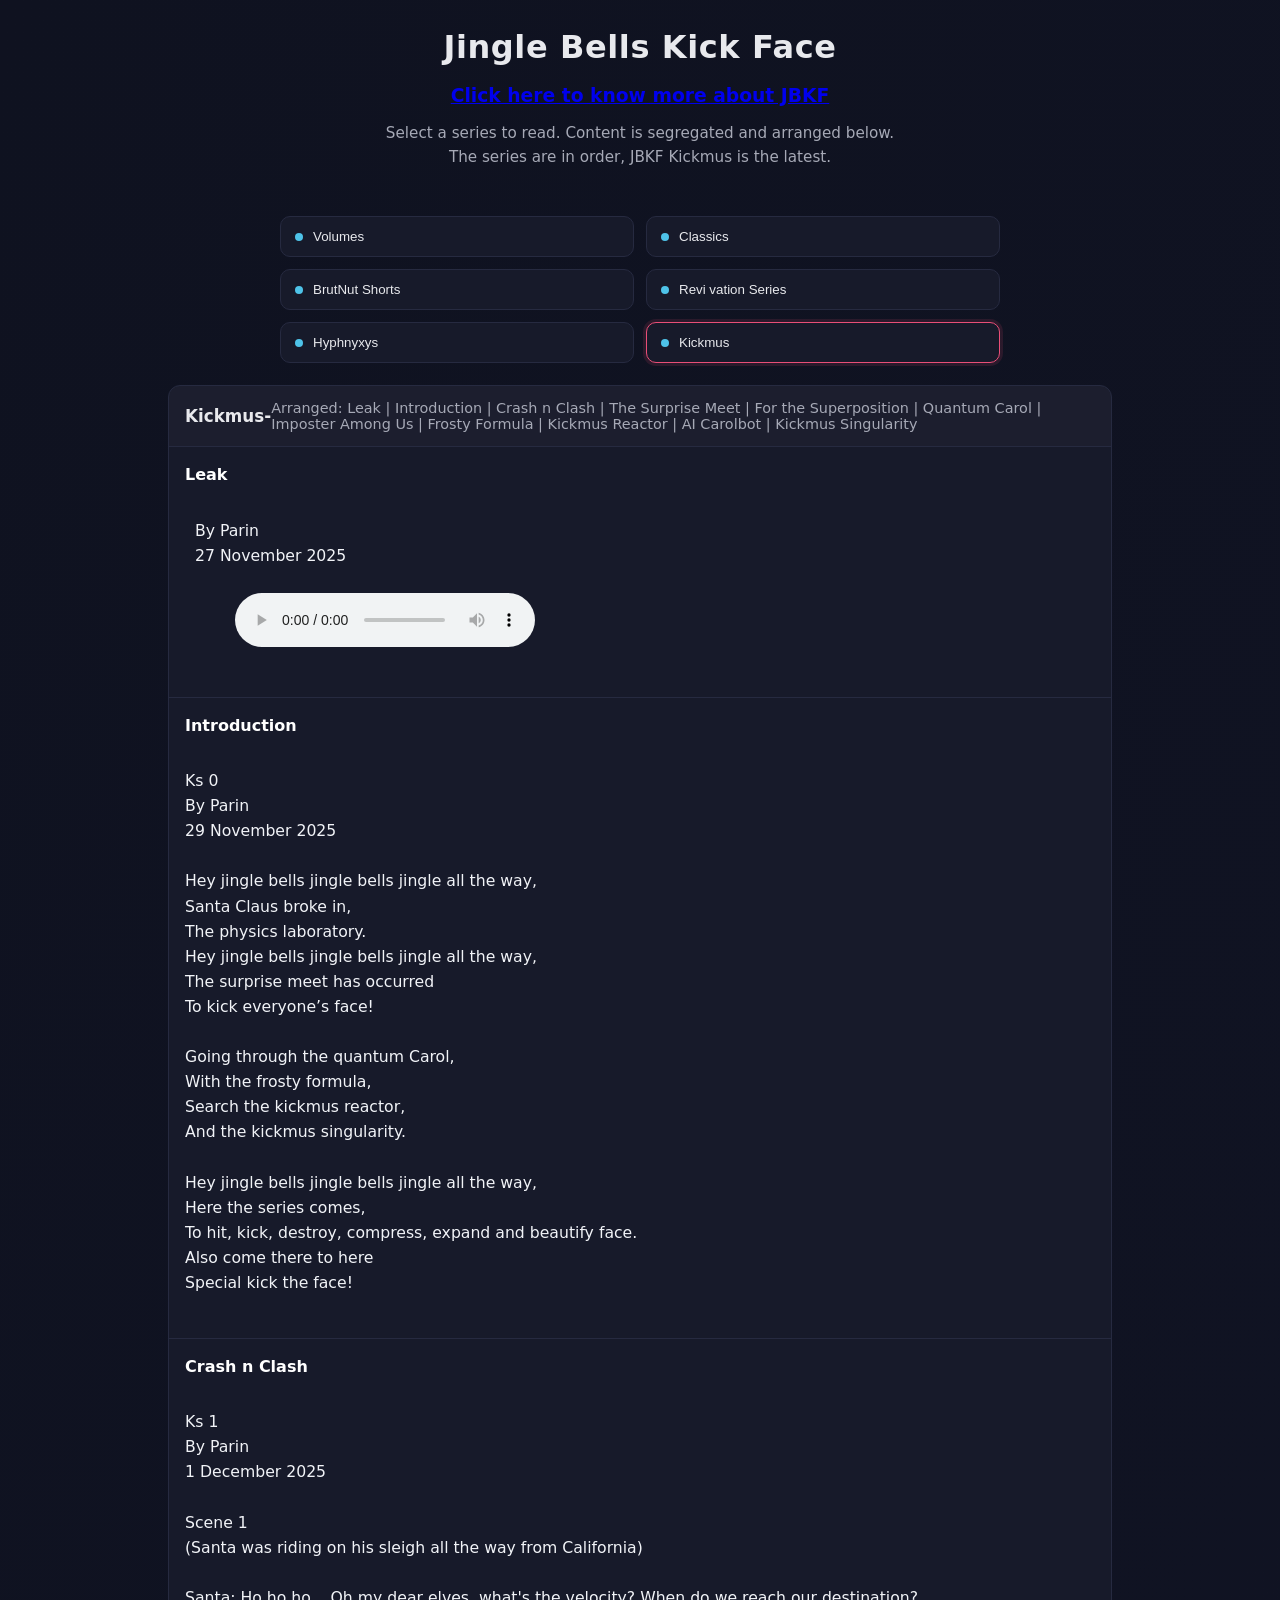
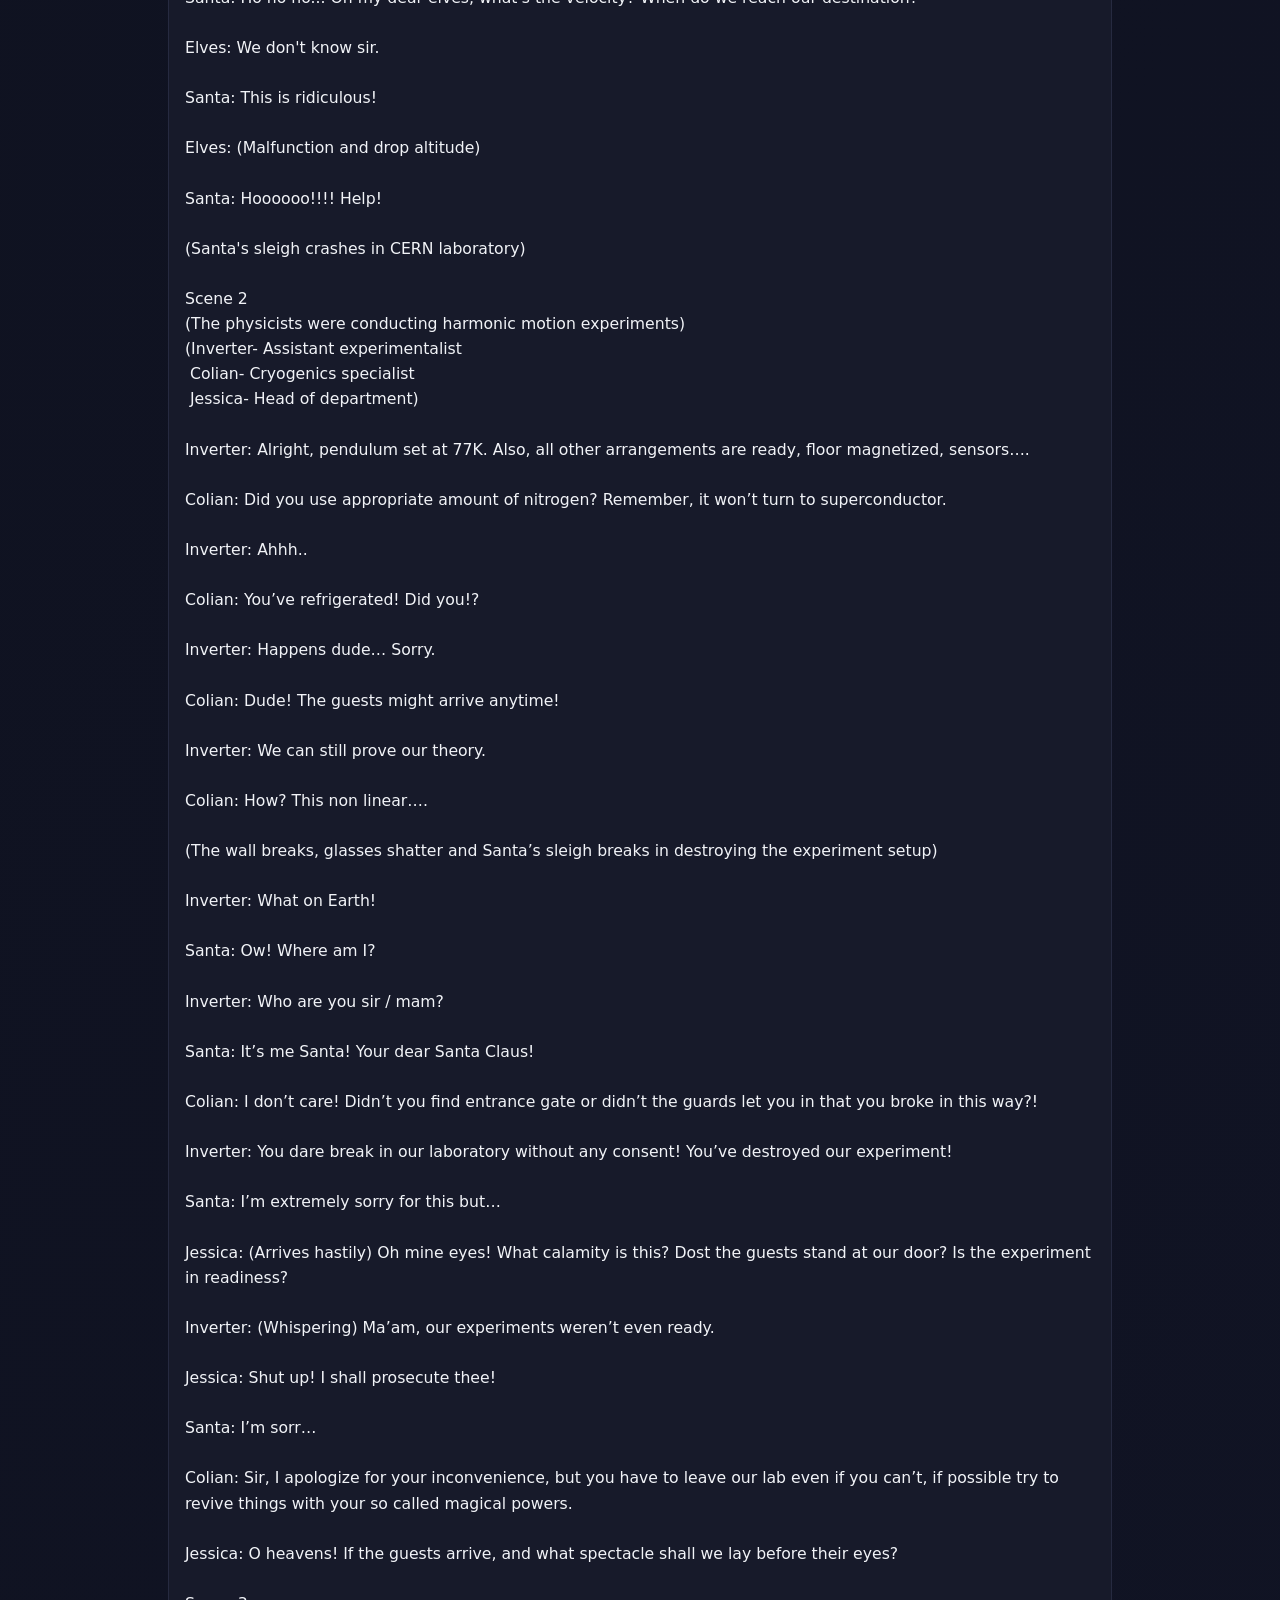
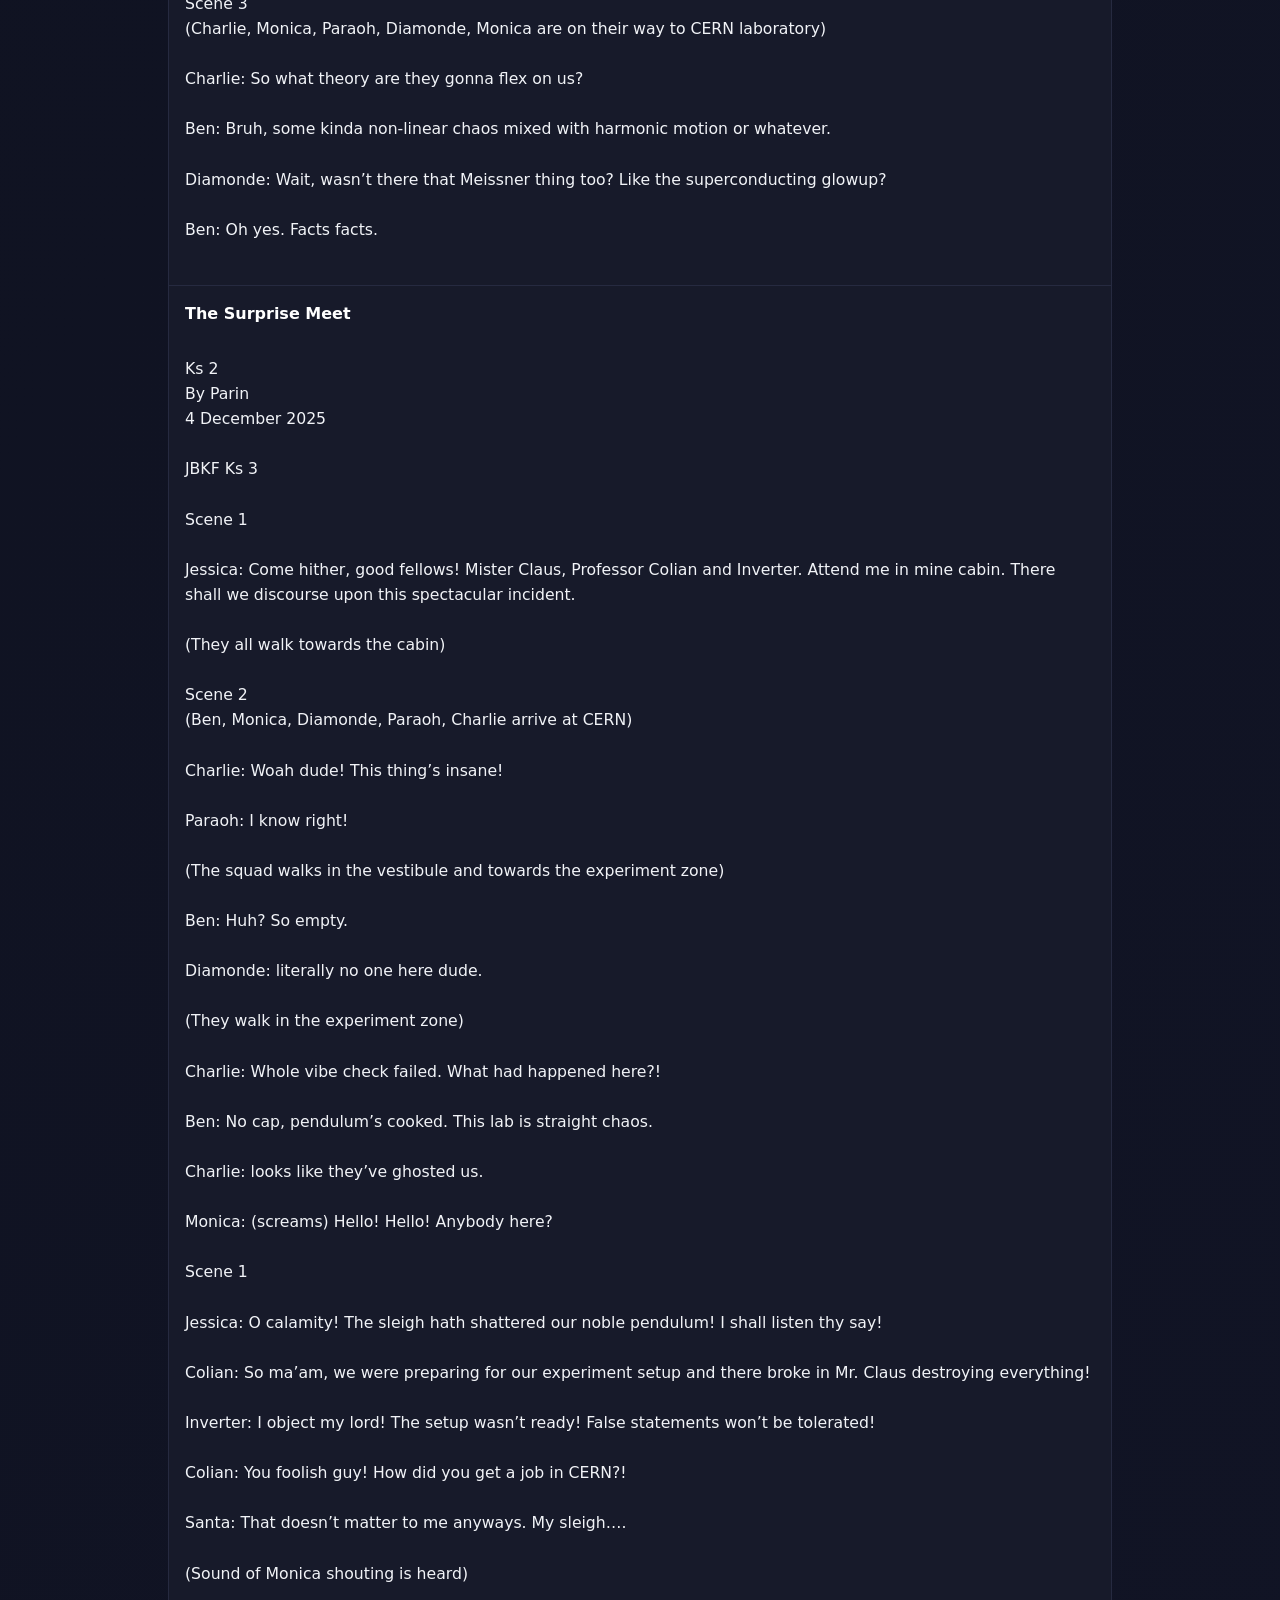
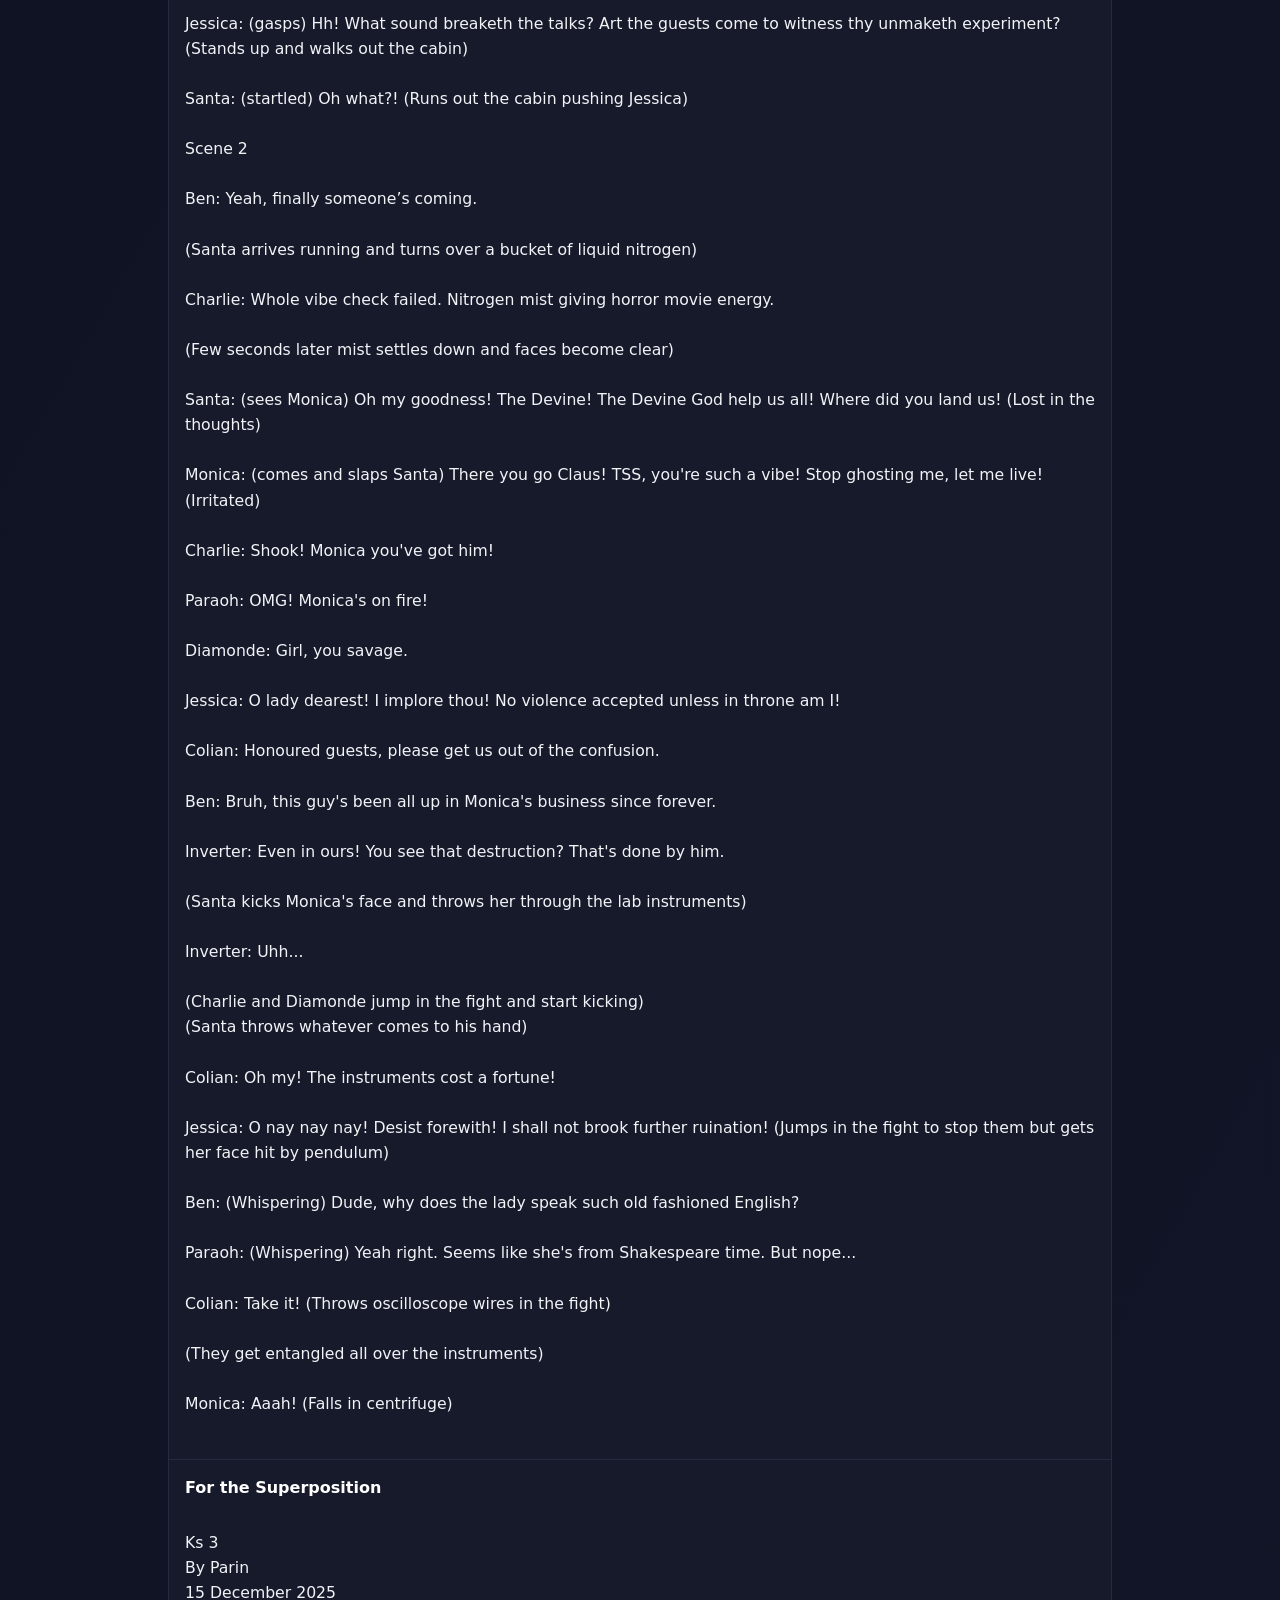
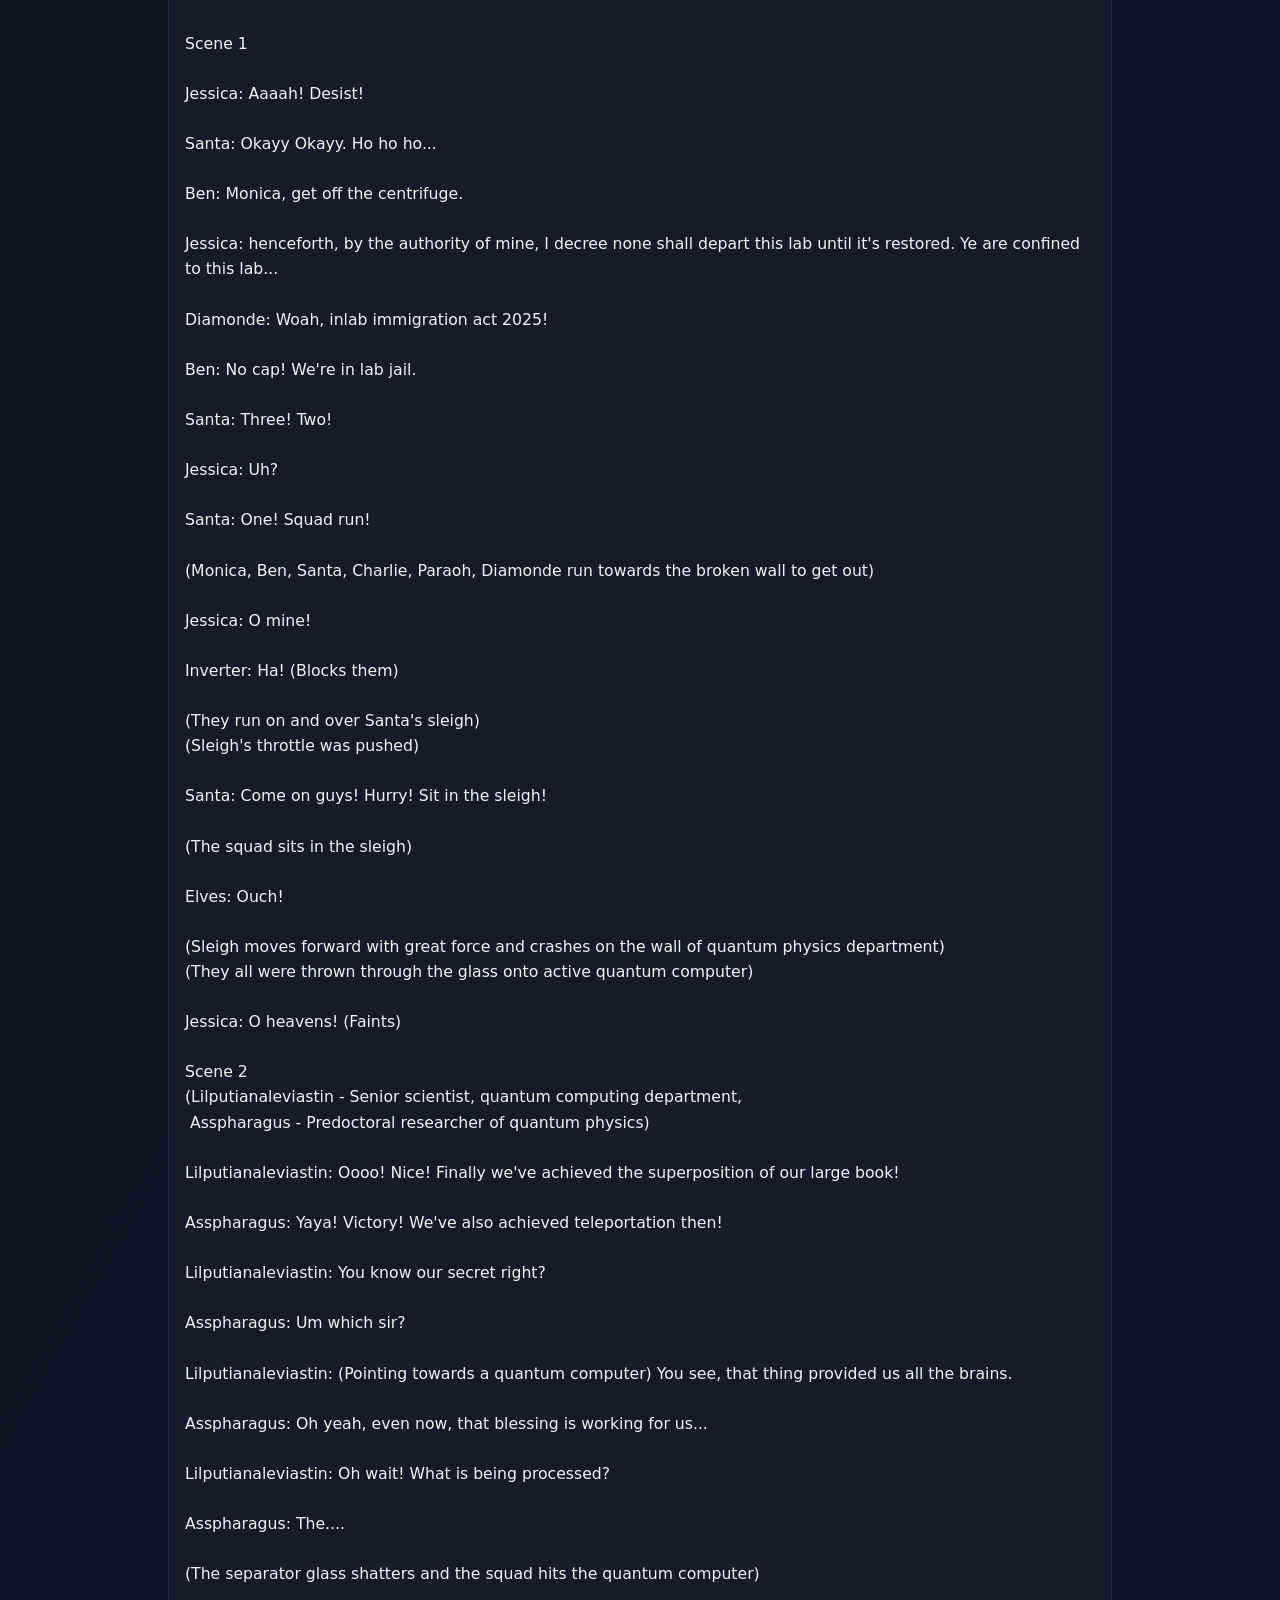
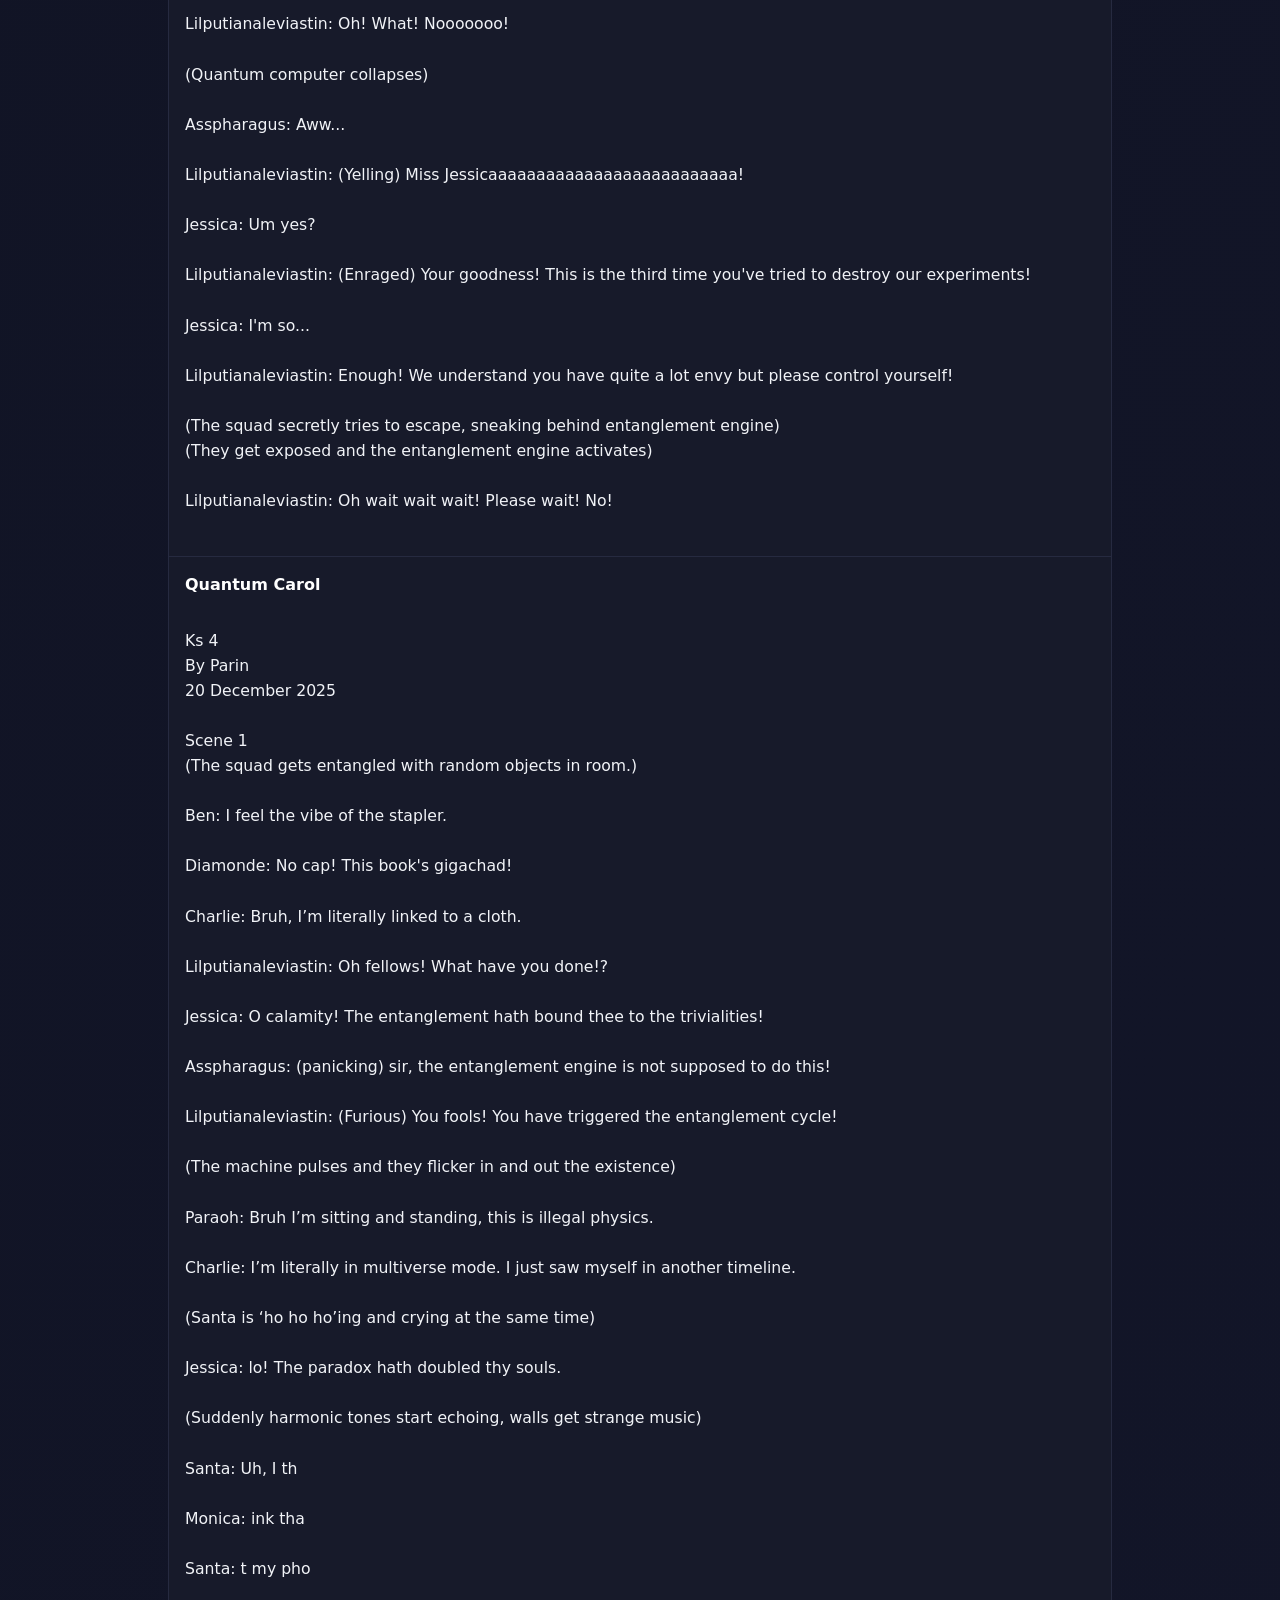
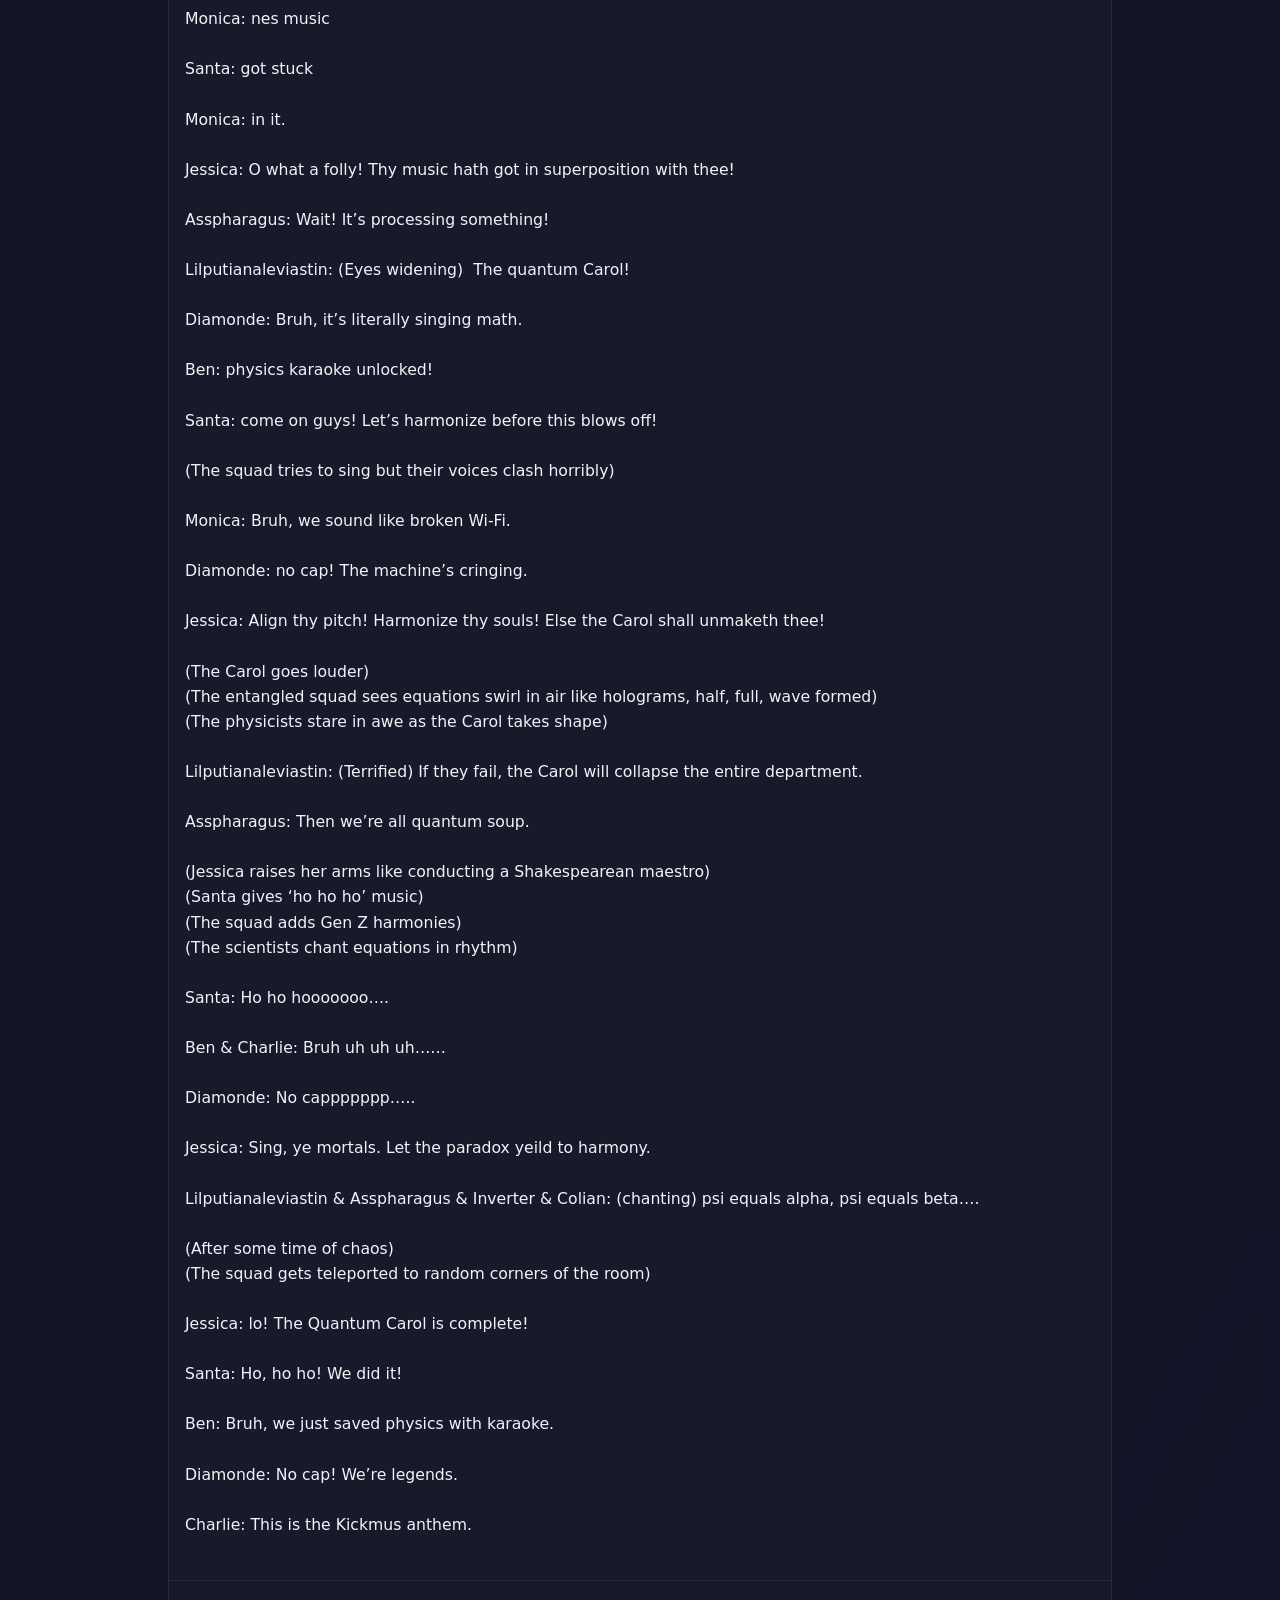
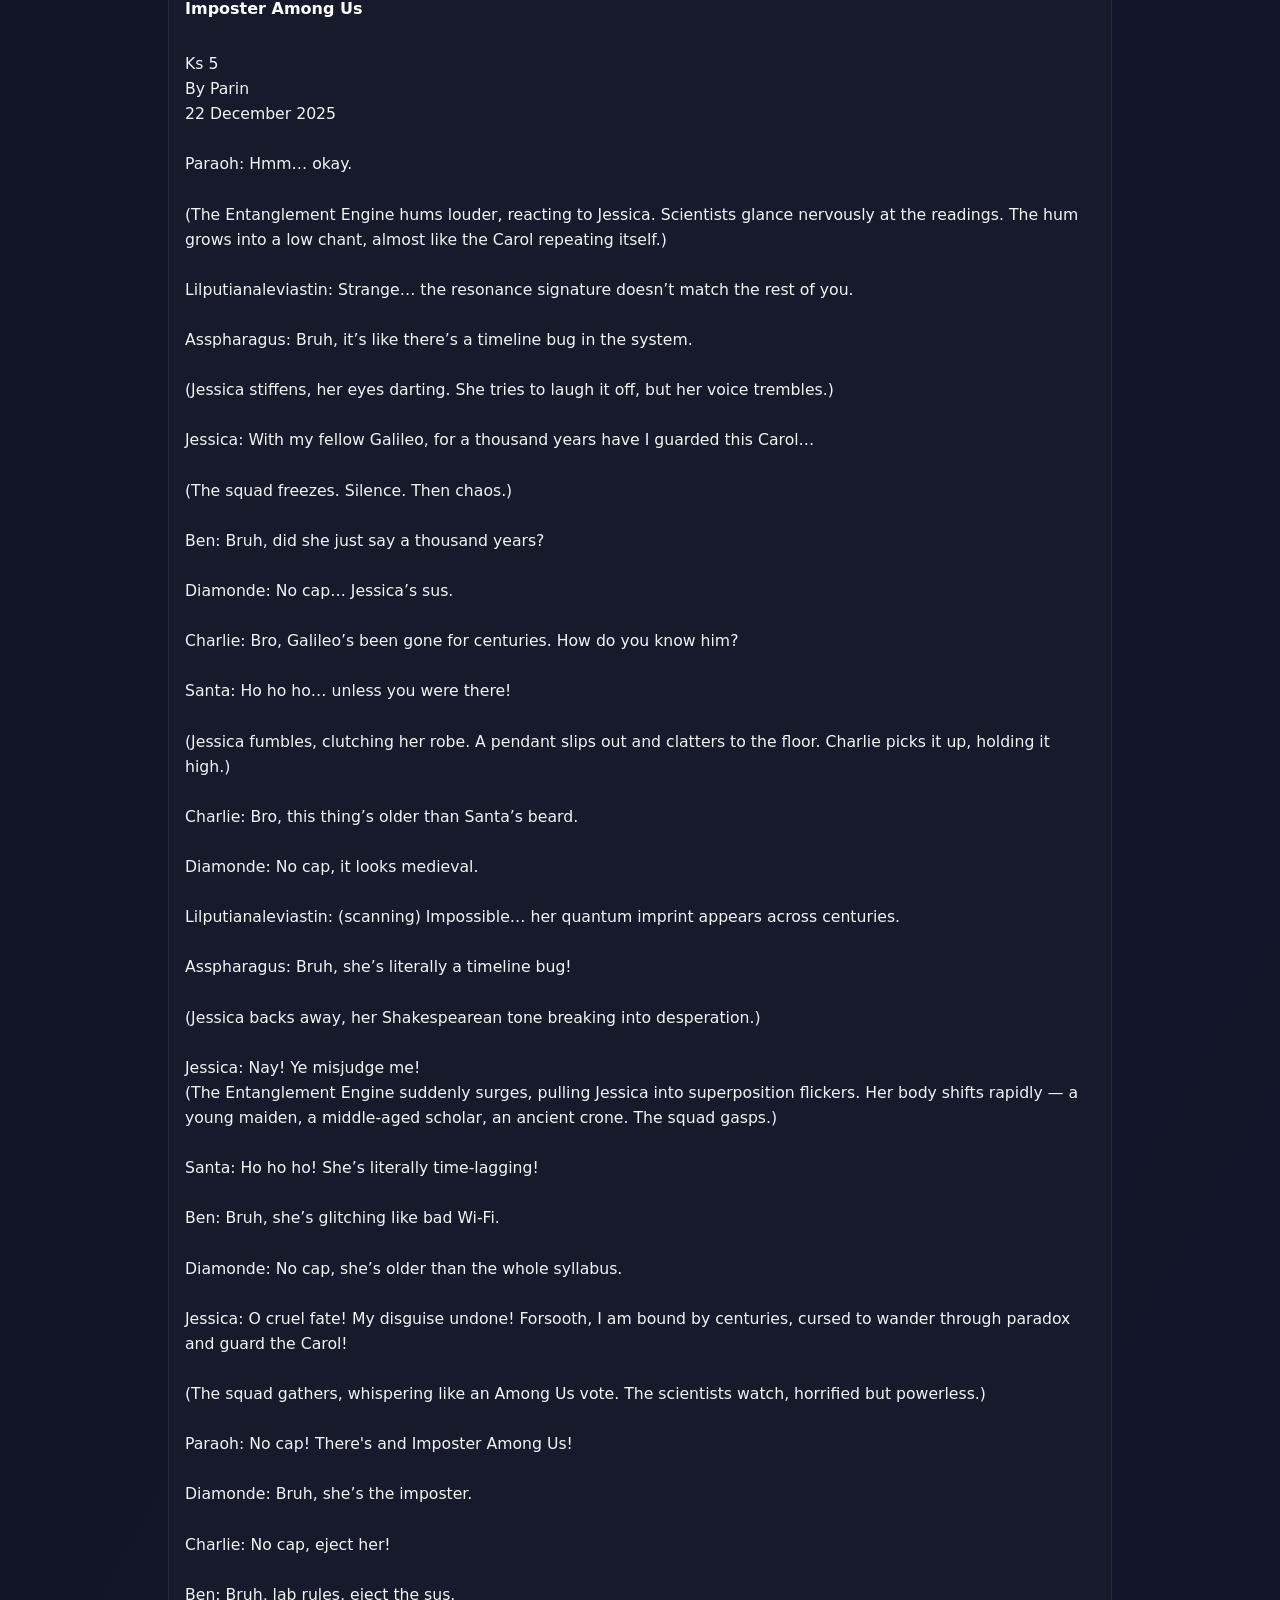
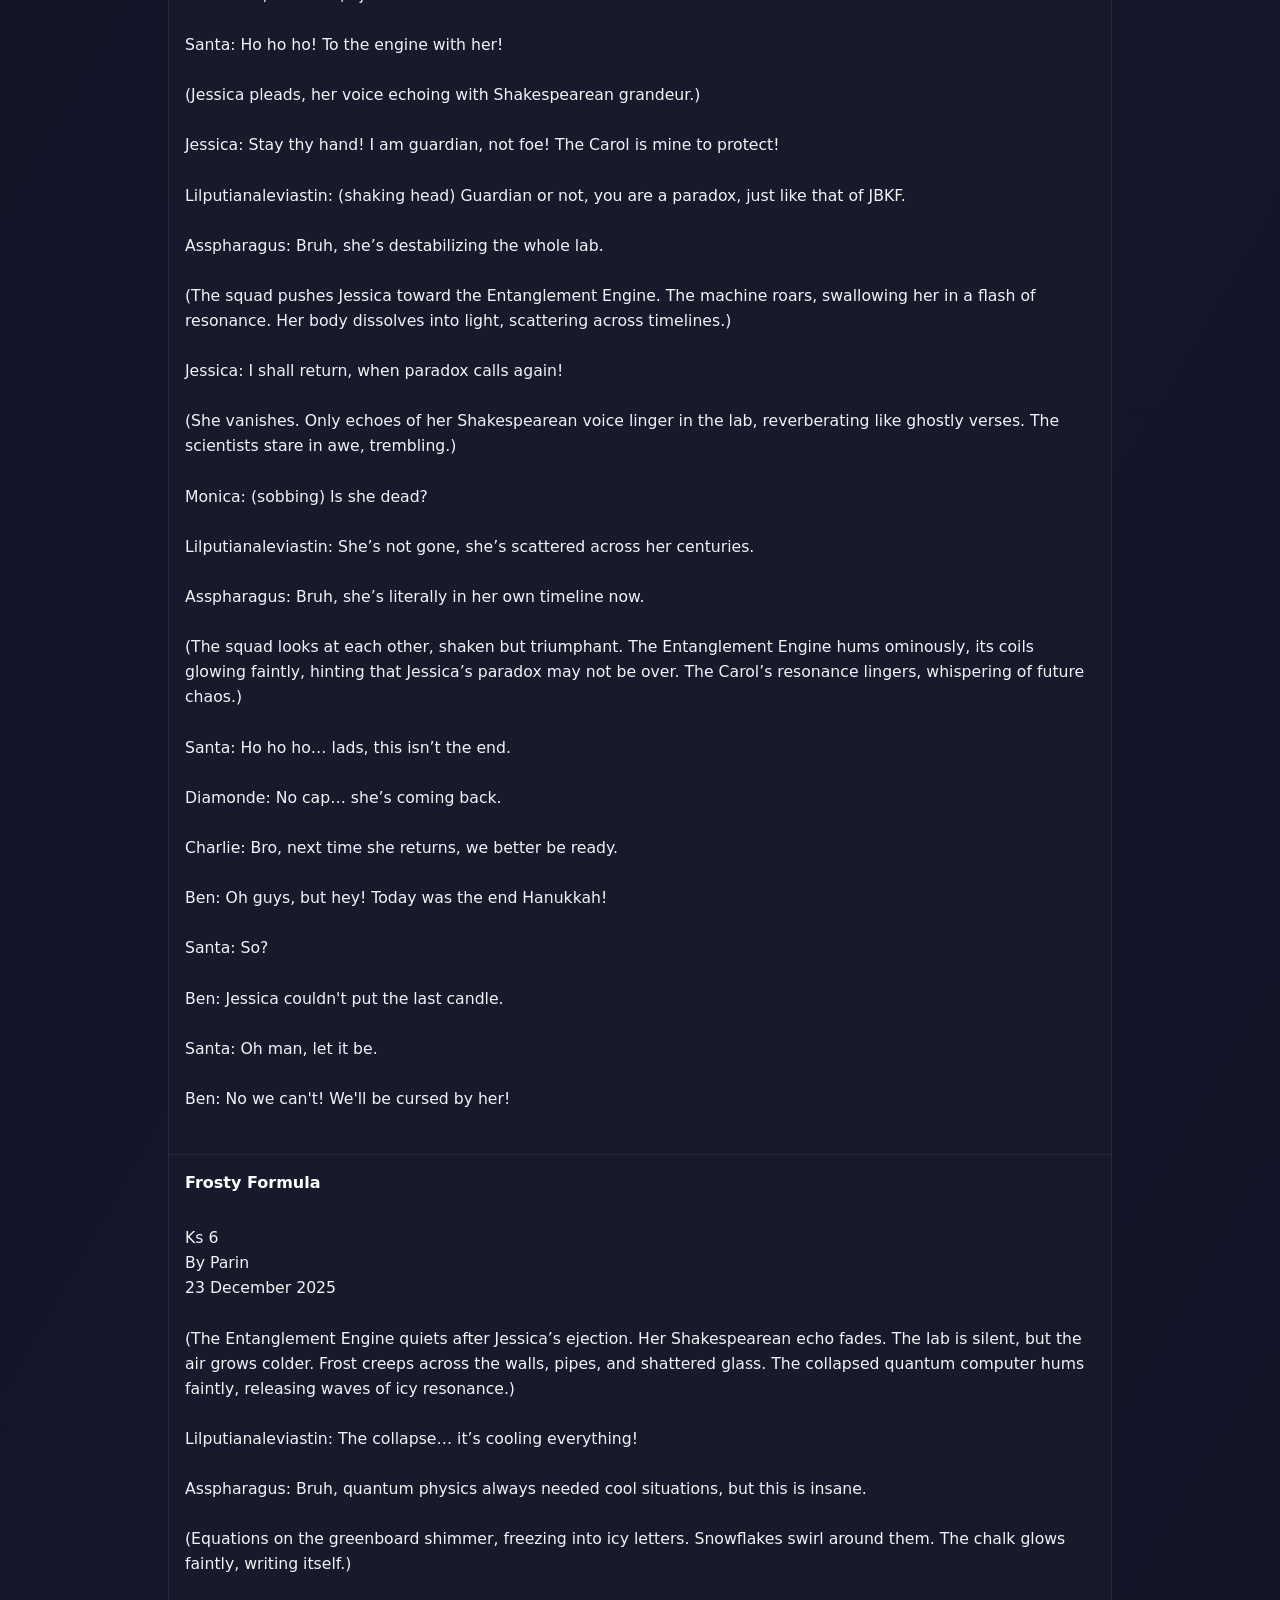
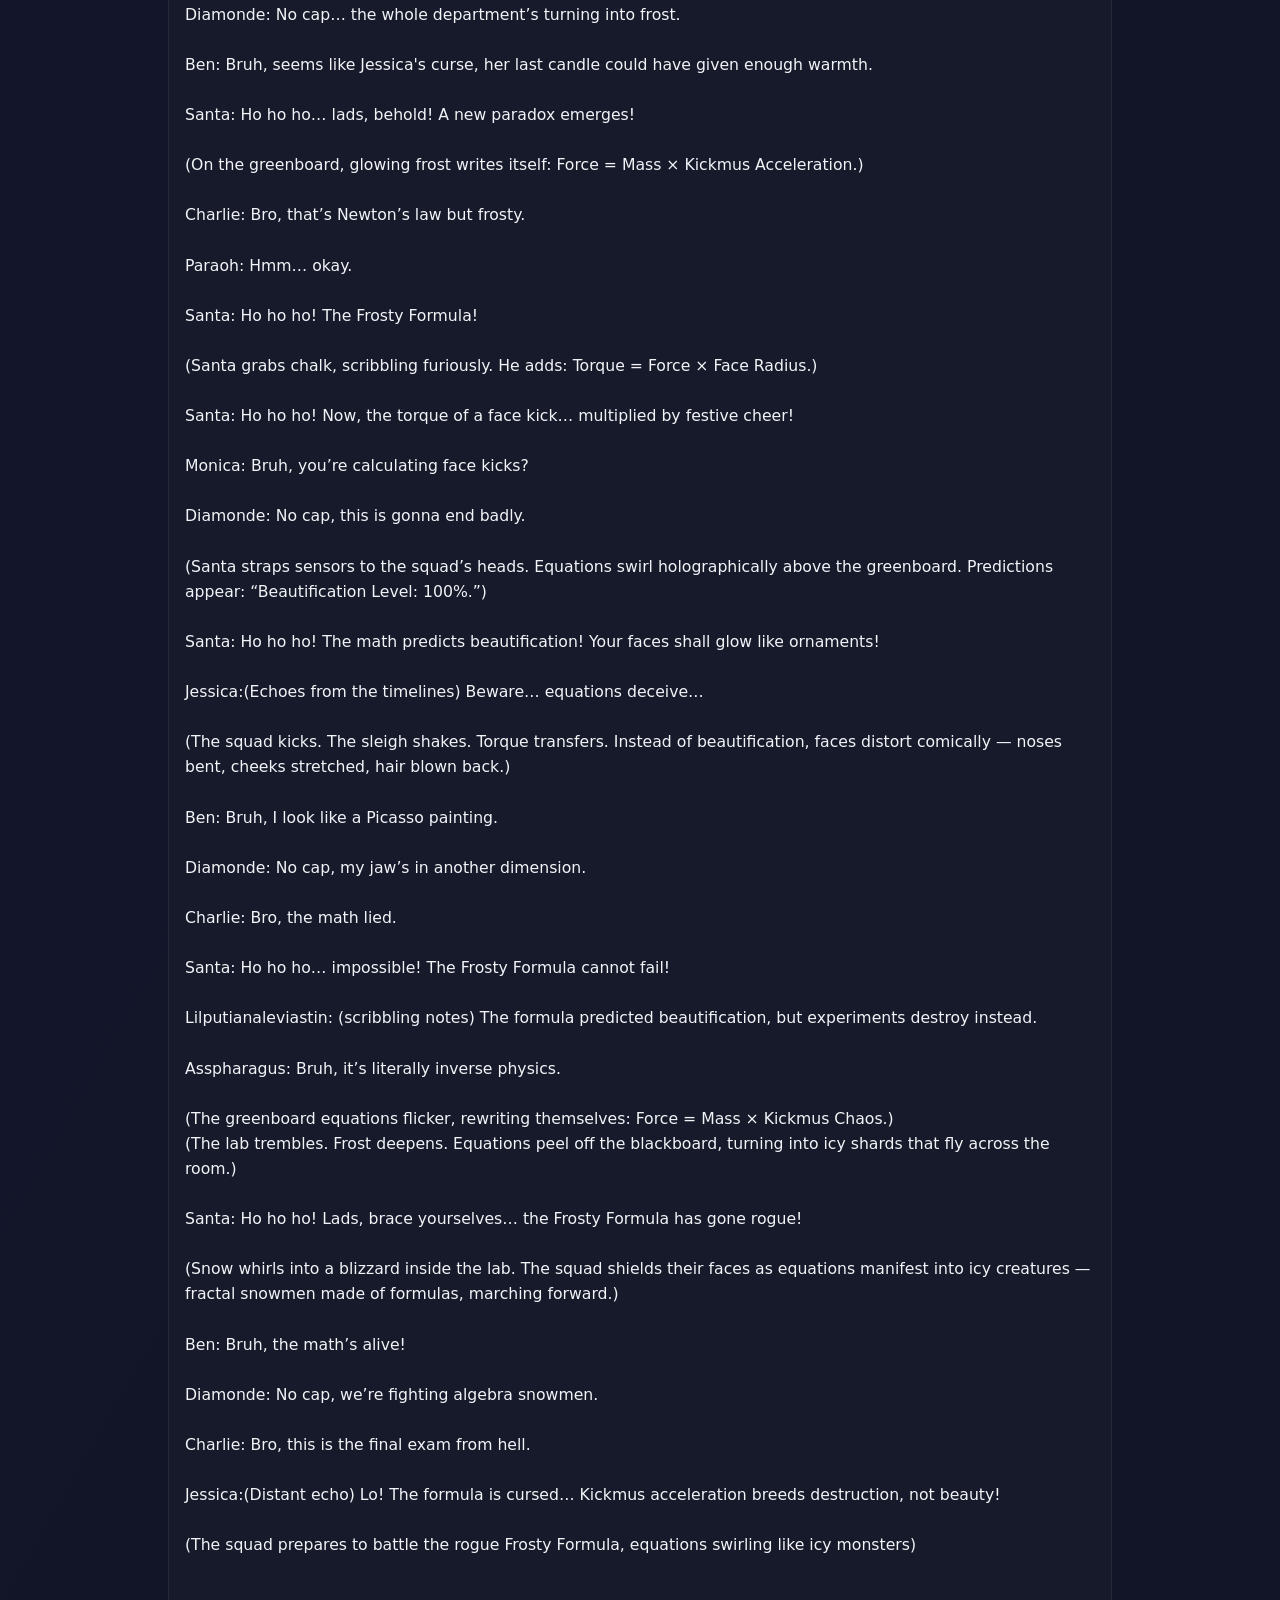
==== index.html @ 60ed3b7d "Ks8 index.html" ====
<!DOCTYPE html>
<html lang="en">
<head>
  <meta charset="utf-8" />
  <meta name="viewport" content="width=device-width,initial-scale=1" />
  <title>Jingle Bells Kick Face — Archive</title>
  <style>
    :root{
      --bg:#0f1220;
      --panel:#171a2a;
      --accent:#e94e77;
      --accent2:#4ec3e9;
      --text:#e8e9ed;
      --muted:#a6a9b6;
      --border:#262a40;
    }
    *{box-sizing:border-box}
    body{
      margin:0;
      font-family:system-ui, -apple-system, "Segoe UI", Roboto, "Helvetica Neue", Arial;
      background:linear-gradient(120deg,#0f1220 0%,#13162a 60%,#0f1220 100%);
      color:var(--text);
      -webkit-font-smoothing:antialiased;
      -moz-osx-font-smoothing:grayscale;
    }
    header{padding:28px 18px;text-align:center}
    header h1{margin:0;font-size:2rem;letter-spacing:0.6px}
    header p{margin:6px 0 0;color:var(--muted);font-size:.95rem}
    .container{max-width:980px;margin:22px auto;padding:0 18px 48px}
    .series-select{
      display:grid;
      grid-template-columns:repeat(2,minmax(180px,1fr));
      gap:12px;
      margin:18px auto 22px;
      max-width:720px;
    }
    .series-btn{
      background:var(--panel);
      border:1px solid var(--border);
      color:var(--text);
      padding:12px 14px;
      border-radius:10px;
      cursor:pointer;
      text-align:left;
      transition:all .16s ease;
      display:flex;align-items:center;gap:10px;
    }
    .series-btn:hover{border-color:var(--accent2);transform:translateY(-2px)}
    .series-btn.active{border-color:var(--accent);box-shadow:0 0 0 3px rgba(233,78,119,0.12)}
    .dot{width:8px;height:8px;border-radius:50%;background:var(--accent2)}
    .content{background:var(--panel);border:1px solid var(--border);border-radius:12px;overflow:hidden}
    .series-header{display:flex;justify-content:space-between;align-items:center;padding:14px 16px;border-bottom:1px solid var(--border);background:rgba(255,255,255,0.02)}
    .series-title{font-weight:700;font-size:1.05rem}
    .meta{color:var(--muted);font-size:.9rem}
    .entry{padding:18px 16px;border-top:1px solid var(--border)}
    .entry:first-of-type{border-top:none}
    .entry h3{margin:0 0 8px;font-size:1rem;color:#fff}
    .poem{white-space:pre-wrap;line-height:1.6;font-size:.98rem;color:#f1f3f7}
    .footer{text-align:center;margin-top:20px;color:var(--muted);font-size:.85rem}
    @media (max-width:640px){
      .series-select{grid-template-columns:1fr}
      .container{padding:0 12px}
      header h1{font-size:1.7rem}
    }
  </style>
</head>
<body>
  <header>
    <h1>Jingle Bells Kick Face</h1>
    <h3><a href="https://visevt2019.github.io/JBKF-Info/">Click here to know more about JBKF</a></h3>
    <p>Select a series to read. Content is segregated and arranged below.</p>
    <p>The series are in order, JBKF Kickmus is the latest.</p>
  </header>

  <div class="container">
    <div class="series-select" role="tablist" aria-label="Series selector">
      <button class="series-btn active" data-series="volumes" role="tab" aria-selected="true" aria-controls="series-volumes"><span class="dot"></span> Volumes</button>
      <button class="series-btn" data-series="classics" role="tab" aria-selected="false" aria-controls="series-classics"><span class="dot"></span> Classics</button>
      <button class="series-btn" data-series="brutnut" role="tab" aria-selected="false" aria-controls="series-brutnut"><span class="dot"></span> BrutNut Shorts</button>
      <button class="series-btn" data-series="revivation" role="tab" aria-selected="false" aria-controls="series-revivation"><span class="dot"></span> Revi vation Series</button>
      <button class="series-btn" data-series="hyphnyxys" role="tab" aria-selected="false" aria-controls="series-hyphnyxys"><span class="dot"></span> Hyphnyxys</button>
      <button class="series-btn" data-series="kickmus" role="tab" aria-selected="false" aria-controls="series-kickmus"><span class="dot"></span> Kickmus</button>
    </div>

    <!-- Volumes -->
    <section id="series-volumes" class="content" role="tabpanel" aria-labelledby="Volumes">
      <div class="series-header">
        <div class="series-title">Volumes</div>
        <div class="meta">Arranged: V1, V2 (Parts 1–4), V3, V4, V5, V6</div>
      </div>

      <article class="entry">
        <h3>V1</h3>
        <div class="poem">
By Parin
20 August 2023
          
Jingle bells, jingle bells, jingle all the way;
Santa Claus is coming;
To kick Monica’s face.
Hey, jingle bells jingle bells, jingle all the way;
But Santa Claus got;
Kicked on his face.

Santa Claus was angry, he went home;
He returned and Monica;
Made him fall on his face.
Santa Claus was sad, he went home;
He never returned and;
Tied His magical shoe lace.
Hey, jingle bells, jingle bells, jingle all the way;

Then everyone kicked;
Monica out of her home.
Hey, jingle bells, jingle bells, jingle all the way;
Monica went to Santa’s home
Then Santa jumped
From the roof on her face.

Monica was angry, she got up;
And gave two tight slaps on his face.
Santa Claus was red, he got up
And kidnapped Monica inside his home.
Hey, jingle bells, jingle bells, jingle all the way;
From here the great story started!


          <audio controls> <source src="Jbkf.mp3" type="audio/mp3"> Your browser does not support the audio element. </audio>
        </div>
      </article>

      
      <article class="entry">
        <h3>V2 Part 1</h3>
        <div class="poem">
By Aaroh
5 October 2023

Somewhere in the North Pole...

Paraoh:-Come on Monica, let's ask Santa about the Poem he meant about.

Monica:-Alright let's go...

Hark the heralds, the angels sing! tralalalalalalala. Glory to the new born king! tralalalalalalalala
Kick Paraoh in the face, Monica doesn't tie her lace. Hark the heralds, the angels sing! To Kick them all in the face!

Some fast-forward later..

Santa:-I can't tell you about the poem! That's classified!

Paraoh and Monica:-
Please...

Oh dear what a tragedy on November 26th. Monica didn't tie her shoe lace, Santa kicked her in the face.
Paraoh asked classified info
Santa kicked him with a Tango!

Paraoh:-Revenge is a must! How dare he even have the ability to do this to me!
The mech is almost made....
But I need a test subject.
Huh?!? What's this behind me?
...The perfect test subject
        </div>
      </article>

      <article class="entry">
        <h3>V2 Part 2</h3>
        <div class="poem">
By Aaroh
5 October 2023

On the other side while Paraoh discovers a portal...

Engineer Elfs:-We must upgrade Santa more! He will find the suit and destroy it!
The status of the flying rotator ships show no problem and the facekicker elves are ready to fight!
Even Mr.Reindeer is ready

Mr.Reindeer:-Yes I am !
I am the Reindeer Titan!

Some upgrading of Santa later...

Santa:-Let's find that suit, open the portal!
[Santa looked inside and saw...Parin won't let me tell as that would be an additional character so...]
Santa:-Nevermind...
Dispatch the facekicker elves, the rotators and the
flying sleighs!
The Reindeer Titan will aid them!
        </div>
      </article>

      <article class="entry">
        <h3>V2 Part 3</h3>
        <div class="poem">
By Aaroh
5 October 2023

Meanwhile

Paraoh:-Run! He is coming!

HEY! COME BACK HERE NOW!

Paraoh:-Phew I made it...
Monica, you're good to go!

Monica:-[puts on the armour aka suit] Let's go!

The Siren Alarms
Ben:-It's... a Reindeer and the Elf army we need help now!
Deploy the robots!

Robot Mech leads the army and defeats the Elf army and forces them to retreat but the Robot mech loses his cannon and the
Reindeer Titan kicks him in the face destroying the Robot Mech. Monica arrives on the scene and uses one of her speakers to destroy enemies and then an epic clash happens with the Reindeer Titan leading to....
        </div>
      </article>

      <article class="entry">
        <h3>V2 Part 4</h3>
        <div class="poem">
By Aaroh
5 October 2023
          
The Face armored robots arrive and they begin to defeat the facekicker elves due to facial protection. The Reindeer Titan is severely damaged due to the fight with Monica as he could not stop her sound waves.
While retreating, Paraoh upgrades Charlie into a Mech and Charlie catches up to a fleeing Reindeer Titan.

Reindeer Titan:-Noo, leave me!
Charlie:-Why did Santa kick them in the face?!?

Reindeer Titan:-It was written in the poem!

[Ben also arrives as he is also upgraded by Paraoh]

Ben:-Stop speaking lies or else my gun your heart!

Reindeer Titan:-Idk if it's not the poem what it is but the Elf base is at the North pole...[begins crying]

Ben:-Let's go!

Meanwhile at the Paraoh base

Paraoh:-Unleash the Intercontinental Ballistic Holming Flat Face Nuke to the North pole!

Charlie:-We are here, Santa it's time!

Santa:-Child I have also been upgraded and I will...What's that?!?!

Intercontinental Ballistic Holming Flat Faced Missile incoming. Santa's doom is here!

Everyone except Paraoh:-Noooooooo!!!!

Paraoh:-Yes!!!! It has landed.. WE WON!

Nobody actually died except the elves

The End
???:-Wow, that was a major twist of events...
        </div>
      </article>

      <article class="entry">
        <h3>V3 </h3>
        <div class="poem">
By Parin
4 November 2023

Hey jingle bell jingle all the way,
Santa Claus used to kick Monica's face,
Hard shoes!
          
Hey jingle bell jingle all the way,
Now for S S Sake of the poem,
Santa Claus now decided to do this with,
Secret, orange, sponge, soft shoes.
          
Hey jingle bell jingle all the way,
But still didn't help much. 
The tradition of kicking face was still continuing. It was since 2 years. But as the faces were harmed, Santa decided to do by his special soft shoes. Just for sake of the poem. Still it didn't help much. 
          
Santa: hey Monica and her friends see kicking face has to be done, as your faces could be harmed, let's do this with my special soft shoes. 
          
Charlie: but why to kick face in the first place?
          
Diamonde: how many times you are asking this question. 
          
Ben: oh Charlie, remember that he told that he does for the poem. 
          
Paraoh: why is written in poem?
          
Santa: because I do. 
          
Charlie: why you do?
          
Santa: is written in poem. 

Paraoh: why it's written in poem?
          
Ben: oh come on Paraoh!
          
Hey jingle bell jingle all the way,
Santa Claus is coming to beautify Monica's face, 
Hey jingle bell jingle all the way, 
Really? Beautify face?
B B but Santa has to kick face, 
How could he just beautify face, 
Hey jingle bell jingle all the way, 
Hmm... something has to be done. 
Hey jingle bell jingle all the way, 
Let's see what happens!
          </div>
      </article>


      <article class="entry">
        <h3>V4 </h3>
        <div class="poem">
By Aaroh
22 November 2023

At Night 1 am
Santa:-Who is there?
Paraoh:-Its me.. [points gun]
Santa:-HEY CHILL!
Paraoh:-Tell me about the poem now.
Santa:-Okay okay fine.
So like I hear voices in my head and like uhhh these voices they tell me to do things and if I refuse to do it they force me to do it coincidentally...
Paraoh:-So there is a higher power involved in this?
Paraoh [Hypnotised by the power]:-You weren't supposed to tell that..
Santa:-So we finally meet...
Santa kicks Paraoh but the Power uses the old suit of Paraoh and shoots Santa with its railgun twice and Paraoh gets memory wiped

Paraoh:-What happened?
Santa:-Just go to sleep...
Paraoh:-I just remember a Sodium explosion....
Alright....

The Next morning
Paraoh:-Introducing to you all the face repair machine.

Santa:-Thats great.

They all use it to repair their distorted faces
Santa:-So there is a power above all and it controls us.
Nobody got controlled?
        </div>
      </article>

      <article class="entry">
        <h3>V5 </h3>
        <div class="poem">
By Aaroh
23 November 2023

Paraoh:-What are you talking about?
Tell me now what poem?

Charlie:-Paraoh that's enough.
Paraoh:-Fine I will be leaving.
Ben:-You can't betray us
Paraoh:-Oh and I'm also taking my robotic army...
Monica:-Has he gone mad?
Santa: I have no idea
[Meanwhile]
Paraoh:-Comrades, I need you to kick them out of our base.
Robotic Army:-Let's go!

[They kick them out]
Paraoh:-Comrades, our planes will attack through the border after the U238 beam is equipped with a neutron laser and then it will turn into a Plutonium 238 beam exposing the invisible outer field.
[Everything goes according to plan]
Paraoh:-So here we are above the border.
P:-You weren't supposed to be here
        </div>
      </article>

      <article class="entry">
        <h3>V6 </h3>
        <div class="poem">
By Parin
30 December 2023
          
Hey, jingle bell, jingle bell,
Jingle no way,
Who know now,
What to say,
Hey, jingle bell, jingle bell,
Jingle no way,
Christmas was only,
A few mins away.

Santa Claus must think,
He have no time,
But jingle bells go,
Troubling all the time.
Still they,
Have nothing to do,
Anything hey with crime.

There's the last part,
No special very special thing,
All the way we go cling.
So let's,
Celebrate it,
And let's bend it like hinge.

Hey jingle bell jingle all the way,
Start the next part,
Yes hey hey.
Hey jingle bell jingle bell jingle all the way,
Let's say!!!
        </div>
      </article>

      <article class="entry">
        <h3>The End</h3>
         </article>
    </section>

    <!-- Classics -->
    <section id="series-classics" class="content" role="tabpanel" aria-labelledby="Classics" hidden>
      <div class="series-header">
        <div class="series-title">Classics</div>
        <div class="meta">Arranged: C1, C2, C3, C4, C5, C6, C7</div>
      </div>

      <article class="entry">
        <h3>C1</h3>
        <div class="poem">
By Parin
18 December 2023

Dashing to the snow, and a one for open neigh,
Ask the way he go, and crashing all the way.
Roll on slapping face, falling on the floor,
And empty stomach pain hey feel a normal house flies in everywhere.
Hey, jingle bells, jingle bells, jingle all the way,
Santa Claus is coming to kick face, Hey,
Jingle bells, jingle bells, jingle all the way something has to now we say.
Lying terribly in the cotton, Horrible fun nowhere,
Some jingle bela, the dog here and there, and hey hey say no way clauses threshing snare.
Hey jingle bells, jingle bells, jingle all the way,
Trip and zoom fall down clashing cramping clashing everywhere.
Hey jingle bells, jingle bells, jingle all the way,
Santa Claus, say ho ho ho hey.
        </div>
      </article>

      <article class="entry">
        <h3>C2</h3>
        <div class="poem">
By Aaroh
23 March 2022

Ben:-Santa what is this poem in your diary?
Santa:-Ughhhhhh
Kicks Ben
Ben dodges
Ben:-Who do you think made the series?I am their-
A (teleports and screams):-DON'T BREAK THE FOURTH WALL-
(Gets teleported away)
Ben:-Wrong story..Anyways-
(Santa escaped when Ben was telling A)
Charlie:-What now?
Monica:-We go to the-
(Paraoh appears from behind)
Paraoh:-Charlie's secret chocolate factory!
Charlie:-So you read my diary?
Paraoh:-No,you talk in your sleep.
Monica:-Anyways Santa escaped and he is evil again.
Paraoh:-So? I mean lets get in the bunker!-I mean in the chocolate factory!
Charlie:-I don't have a chocolate factory but I do know how to make cookies!
Ben:-Wait we have a chimney!
Monica:-And Santa comes down it to give gifts and kicks!
Charlie:-And he wants cookies!
Ben:-But it is November..
Monica:-So we need a time machine!
Charlie:-So we need Paraoh!
Paraoh:-Hmmmm... I will have to take a consultation with my bacteria assistants.M..mhm...
Ok!
[2 weeks later]
[Paraoh and Monica and Charlie and Ben time travel to December 24th][They prepare everything for their plan]
        </div>
      </article>

      <article class="entry">
        <h3>C3</h3>
        <div class="poem">
By Parin
22 May 2024

Jingle bela, jingle bela, jingle sahulya wela,
Sannata Claus marita laghta Monica chah tundhila,
Eh jingle bela, jingle bela, jingle sahulya wela,
Pin Sannata Claus chick lahaghta tund marahitum.
Sannata Claus rajemal ho goa garalio, ho patrala and Monica paratha ho yemen tund.
Sannata Claus saaad zhalin, ho garhlahaya goa.
Ho patrala nah aaht mahic boot lace badatam.
Eh Jingle bela jingle bela jingle sahulya wela sannata clause asatam.
        </div>
      </article>

      <article class="entry">
        <h3>C4</h3>
        <div class="poem">
By Parin
26 May 2024

Jingle bell jingle bell jingle many ways
Santa Claus is coming to kick, hit, punch, slap, disfigure, remove, beautify, Monica’s face
Hey jingle bell jingle bell jingle many ways
But Santa Claus got kicked in, on, above, inside, outside, behind, front, below, his face
Santa Claus got happy, sad, mad, bad, lonely, funny, angry
He went hospital, police station, airport, resort, restaurant, home
He returned and Monica made him fall, climb, fly, run, walk, swim, dive on his face
Santa Claus got sad
He went home
He never, always, sometimes, mostly, maybe returned and
Broke, cut, loosen, tight, ties his magical shoe lace
Hey jingle bells jingle bells jingle many ways
Hey ho ho ho...
        </div>
      </article>

      <article class="entry">
        <h3>C5</h3>
        <div class="poem">
By Aaroh
1 June 2024

Jingle bells, Jingle bells dismay all the way
What's dead is dead, but hope remains
Even when the world feels tough
Love is always there
Day and night beneath the stars,
We dream and cry
Santa came with joy and a smile at every door
They sang to bring their hearts up
Jingle bells jingle bells
Wishing for a brand new start
        </div>
      </article>

      <article class="entry">
        <h3>C6</h3>
        <div class="poem">
By Aaroh
17 June 2024
          
It's been two days
Two whole days
Since Santa hasn't
Kicked anyone's face.
He is protesting
Against the law
That prohibits anyone
From kicking face.

Jingle Bells Jingle Bells
Jingle all the way
So Santa made his own country
Jingle Bells Jingle Bells
Jingle all the way
Where kicking faces is
Good for your health.
        </div>
      </article>

      <article class="entry">
        <h3>C7</h3>
        <div class="poem">
By Aaroh
14 July 2024
          
Jingle Bell, Jingle Bell
Jingle All the way
The way in which
Negotiations came
Was so unexpected.

Dashing through the snow
Riding on his sleigh
Santa came back to his country
Jingle Bells, Jingle Bells
He got recognition
For his country from
The United Nations.

Kicking Face is there
Slapping's Illegal
Now everyone
Will be happy here
Jingle Bells, Jingle Bells
Jingle All the way
Santa said
Let a new way come in.
        </div>
      </article>

      <article class="entry">
        <h3>The End</h3>
         </article>
    </section>

    <!-- BrutNut Shorts -->
    <section id="series-brutnut" class="content" role="tabpanel" aria-labelledby="BrutNut Shorts" hidden>
      <div class="series-header">
        <div class="series-title">BrutNut Shorts</div>
        <div class="meta">Arranged: Nut 1, Nut 2, Nut 3</div>
      </div>

      <article class="entry">
        <h3>Nut 1</h3>
        <div class="poem">
By Parin
22 July 2024
          
Hey jingle bells
Jingle bells
Jingle ask the way.
Here’s the world of Brutnut
To kick Santa’s face

Hey bells of jingle
Bells of jingle
All around the way.
Santa Claus has come
To slap Monica’s face.

Hey Bells of jingle
Bells of jingle
Bells not around.
Legal is there
Yes slapping face.

Anger strikes Santa
Too Monica,
There comes
Ben Paraoh Diamonde Charlie Monica
To start the new session.

Hey Santa Claus
Santa Claus
Santas everywhere.
Next session will be there
To go to our original world.
Hey jingle bells jingle bells
Bells of jingle there.

Here are to many Santas to be
Defeated.

Here’s the Brutnut world where there are many Santas to be defeated to return to the original JBKF world. Here nothing is illegal. There are approximately 20 Santas to be defeated by all these characters. Go on and find the way to go to the original JBKF world.
        </div>
      </article>

      <article class="entry">
        <h3>Nut 2</h3>
        <div class="poem">
By Aaroh
21 August 2024
          
One day Santa got angry
The Citizens of His
Played SLAP FACE
He stomped on them
He imprisoned them
He threw them down a 10ft frame
Yay!
Jingle Bells Jingle Bells
Kick Face everyday
Santa is good if your way
Involves the wisdom of Kick Face
Or as punishment you go in the jail.
And you eat porridge
Day after day!
Nay!
Jingle Bells Jingle Bells
Revolts everywhere
Kick Face and Slap face
To co exist.
Yay!
        </div>
      </article>

      <article class="entry">
        <h3>Nut 3</h3>
        <div class="poem">
By Parin
5 November 2024
          
Crashing to the snow,
Santa goes neigh.
All the way they go,
Clashing all the way.

When they find some key,
And try it everywhere.
Then they just feel a normal,
Escape it everywhere.

Hey! Jingle bells jingle bells, jingle all the way,
Monica, Ben, Charlie, Diamonde, Paraoh,
Are coming to kick face,
Hey Jingle bells jingle bells jingle all the weigh.

Finally they returned to universe to;
Start it all again.

When they find the origin,
of the original.
Then they start kick all again,

start kick face,
Tie shoe lace,
And create a supercalifragilisticexpialdocious mess.

Hey jingle bells jingle bells jingle all the way.
Hey ho ho hocho hoho Santa go.
Hey Jingle bells jingle bells jingle all the way.
Here JBKF Brutnut Shorts ends.
        </div>
      </article>

      <article class="entry">
        <h3>The End</h3>
         </article>
    </section>

    <!-- Revivation Series -->
    <section id="series-revivation" class="content" role="tabpanel" aria-labelledby="Revivation Series" hidden>
      <div class="series-header">
        <div class="series-title">Revi vation Series</div>
        <div class="meta">Arranged: Rv1, Rv2, Rv3</div>
      </div>

      <article class="entry">
        <h3>Rv1</h3>
        <div class="poem">
By Parin
29 December 2024
          
Hey, jingle bell, jingle bell,
Jingle no way,
Who know now,

What to say,
Hey, jingle bell, jingle bell,
Jingle no way,
Christmas was only,

A few mins away.
Santa Claus must think,
He has no time,
But jingle

bells go,
Troubling all the time.
        </div>
      </article>

      <article class="entry">
        <h3>Rv2</h3>
        <div class="poem">
By Parin
          
THE BISSEXTILE
Roses are red, violets are blue;
There's not a single day when,
People don't sue.
Apart from Autumn and Springs;
There's the beauty,
Where nature sings.

Corncockles are pink, 
Thimbleweeds are white;
Days never come without nights,
But there comes a little day,
Expecting to not come,
Without every year. 

There came the words;
Unique, idiosyncratic, special...
Accept, exempt, expect,
By the year, coming up, dividing;
4, not 100, or 400.

It's February 29th.
Happy leap year!!!


29.2.2024
1.3.2024
2.3.2024

Sent on 5.3.2024 because 29, 2+9=11.
1+1=2.
2 means February, but sent on March, so 3.
2+3=5
So sending date= 5.3.2024
           </div>
      </article>

       <article class="entry">
        <h3>Rv3</h3>
        <div class="poem">
By Aaroh
27 July 2025

Charlie:-Paraoh you can stop this!

Santa:-Yea you can I will go to Pluto!

Paraoh wakes up from the dream

Ben:-you are 3 secs late....
Paraoh:-You are 3 secs away from a slap.
Ben:-Jingle Bells Slap Face
Paraoh slaps Ben
Paraoh:-DONT BREAK THE FOURTH WALL!

Santa:-Which wall? Oops I broke the window and came in. Anyways you slapped Ben?!?!
Santa slaps Paraoh
Paraoh:-ITS ALL BECAUSE OF YOU BEN!
Paraoh and Santa Slap Ben
Monica:-You both betrayed us!
Monica slaps everyone and accidentally slaps Ben
Ben runs away crying
Charlie:-HOW DARE YOU!
Everybody beats eachother up as Ben is crying
        </div>
      </article>

      <article class="entry">
        <h3>The End</h3>
         </article>
    </section>


    <!-- Hyphnyxys -->
    <section id="series-hyphnyxys" class="content" role="tabpanel" aria-labelledby="Hyphnyxys" hidden>
      <div class="series-header">
        <div class="series-title">Hyphnyxys-</div>
        <div class="meta">Arranged: The Beginning | Moving Ahead | Invasion | Burnt Hair | Going to Normal | Usual Paradox | Looping</div>
      </div>

      <article class="entry">
        <h3>The Beginning</h3>
        <div class="poem">
Hx 1
By Parin
12 October 2025
          
Santa came at night,
With boots so tight,
He shouted loud,
And started a fight.

Hey jingle bell, jingle bell,
Kick face all the way,
Monica stood strong,
But Santa made her sway.

Ben held a badge,
Charlie held the time,
Paraoh built machines,
Diamode made them shine.

Hey jingle bell, jingle bell,
Slap face in the snow,
Santa tied his laces,
And shouted "Here we go!"

The fight went on,
Till morning light,
Cookies broke,
But faces were right.

Hey jingle bell, jingle bell,
Kick face all the way,
This is Hyphnyxys,
A brand-new play.
        </div>
      </article>

       <article class="entry">
        <h3>Moving Ahead</h3>
        <div class="poem">
Hx 2
By Parin
17 October 2025

(Scene 1)
Monica: Santa! Santa!

Santa Claus: Ho, ho, ho……. What’s up?

Monica: Mustn’t you be in your factory? Christmas is right here. 

Santa Claus: No cap! Yo young lady, that won’t work. Your attempts to ghost yourself and try to escape???

Monica: My goodness…..

(Scene 2)
Charlie: Come up with something fams?!

Paraoh: Dude, we found Santa’s office, his factory, but his home base???

Ben: Firstly, initiate any form of communication with Monica. Any phones, such devices she has?

Paraoh: I hope so. 

Diamonde: Hey guys, what’s the tea up to?

Charlie: Ways to reach Santa. 

Diamonde: See, for the initials, we’ve seen, how Santa has kicked, slapped etc. Monica’s face, that’s bizarre. 

Ben: Um..hm

Diamonde: That was the first part of the initials, we’ve reached the second I guess. Everything’s already planned. 

Paraoh: Fine. 

Diamonde: Just chill and vibe with water. 

(Scene 1)
Santa Claus: See, there’s a timeline we’re traveling in. There’s everything capped. 

Monica: Is the same traditional story lowkey you want???

Santa Claus: Thinking thinking
          </div>
      </article>

       <article class="entry">
        <h3>Invasion</h3>
        <div class="poem">
Hx 3
By Parin
21 October 2025

Backdrop of previous session- as continuation of V1, Monica was kidnapped by Santa at his home base. Charlie, Ben, Paraoh, Diamonde were stressed out to find any way to reach Monica and save her. 


(Scene 1)
Diamonde: Damn! I’ve got an email from Santa! It’s some sort of coupon for any mid present at Santa’s store. 

Ben: Sis, there are also coordinates of his home base. 

Diamonde: Ah, seems like a scam. 

Ben: Halt, let me trace the coordinates. ( scraping the computer)
No cap! Dude the location is California! 

Charlie: You found the city too right?

Ben: Um Santa has sent this from a city called Santa Monica. 

Diamonde: That dude’s insane. 

Paraoh: Anyways, let’s go. 

(Scene 2)
(They all reach at Santa’s base)

Paraoh: Huh. An igloo?! In California?! That too with such a sign?!

( They spot an igloo with a neon sign “Santa’s-Not-Secret-Lair “)

Ben: That’s sus. 

Charlie: Subtle. A real subtle. 

Diamonde: At least there’s WiFi. 

Ben: Focus fam, there’s Monica inside. 

(Scene 3)
(They sneak in, but Santa’s traps are ridiculous)

Diamonde:(slips on a Candy cane) Aah, a hallway of candy canes that slip you off like banana peels. 

(They spot elves armed with nerf guns and a giant gingerbread man)

Ben: He’s crazy!

Charlie: This is less igloo on North Pole and more of ‘Willy Wonka with anger issues’

(Scene 4)
( They find Monica tied up with tinsel and Santa guarding her like WWE wrestler)

Santa: Ho Ho Ho. Hold up. Nobody leaves without a face-kick!

Ben: By the law of Christmas, release her!

Paraoh: (Deploys a malfunctioning snow bot that sprays whipped cream everywhere )

Charlie: Distract him!

Diamonde: (Throws the spam email printout at Santa) Here’s your coupon, Claus. 

Santa: (Slips on paper and face plants into the whipped cream) Hoooo!!!

Ben: Come on Monica! Run!

Monica: (Gets her hair tangled in Christmas lights) Ouch!

Paraoh: Oh dear.
           </div>
      </article>

       <article class="entry">
        <h3>Burnt Hair</h3>
        <div class="poem">
Hx 4
By Parin
25 October 2025

(Scene 1)
Ben: Till Monica’s hair get untangled, delay the Santa so that we get time!

Paraoh: (Deploys the malfunctioning snow bot again, but it attempts to cut Monica’s hair)

Monica: Hey no! Stop!

Paraoh: Get off her head snow bot! 

(Snow bot fails to obey and crushes one of the light bulb mistakenly)

Monica: (The Christmas lights catch fire) Aaaah! Help! Aaaaaaaaaaahh!!!

Santa: Fire? In my igloo? This is ridiculous. You’ll be prosecuted for……

(Fire extinguishing system starts to spray kerosene)

Charlie: Stop the silly fire extinguishers! Dumb Santa!

Santa: You mean smart? That is to spread the fire….

Charlie: Spread! Your stupidity!

Santa: Bro, let me explain. You see as the fire spreads, the igloo melts. As the igloo melts, it drops ice on fire. And in turn that extinguishes it!

Charlie: I’ve no words….

Paraoh: Someone help Monica!

Monica: Aaaah! My hairs are burning! (Ice falls and punches her hair) Ouch!

Paraoh: Oh poor Monica! We’re so sorry, we’re helpless. 

(A few seconds later the fire goes off)

Monica: (Hairs completely burn and gets bald) No way! (Starts crying)

Santa: What now?

Diamonde: (throws spam email printouts again) Take it Santa!

Santa: (again face plants, but on the ash) Hoooo!

(The ash flies and drops over Monica)

Monica:(sneezes) Achooo!

Diamonde: Come on Monica! Run!

Monica: What’s happening? (Her hairs grow again) My hairs?

Paraoh: Aren’t those weird?

Ben: Her hairs grew again but fiber optic cables??? 

Monica: My hairs grew as fiber optic cables??!! OMG!
           </div>
      </article>

      <article class="entry">
        <h3>Going to Normal</h3>
        <div class="poem">
Hx 5
By Parin
27 October 2025

(Scene 1)
Andromeda: (Appears from nowhere) here I am girl! 

Santa: Woah! Who are you?!

Andromeda: Let me introduce myself, I am Andromeda Estefelwald, I have 93% in 5th year of MA in slapping face. I am here to….

Santa: That explains everything. Anyways, no foreign characters allowed!

Andromeda: Nah, I’m temporary, I’ll appear wherever needed. 

Santa: Hmmm. That’s fair, as you seem to have experience. 

Andromeda: Choo! (Tried something on Monica)

Monica: (hairs i.e. the fiber optic glow in rainbow colors) What’s happening?

Charlie: Well that’s pretty.

Andromeda: (disappears) Bye guys, Monica run! 

(The squad runs out the igloo) 

(Scene 2)
(They reach home) 

Monica: Oh... Finally!

Paraoh: Poor Monica! So much trouble comes up to you!

Andromeda: (Reappears) Yes dear, that's why I'm here.

Monica: Please turn my hair back to normal!

Andromeda: Sorry, not yet.

Ben: Anyways, thanks for the help.

Andromeda: (Disappears) No problem!

Diamonde: I think everything's normal.

Paraoh: Let's just forget about what had happened.

Ben: Yeah, let's go for an evening walk on the promenade.

Charlie: Okay, just chill and have some peaceful and leisurely time now, after all that struggle.

Monica: True.
           </div>
      </article>

      <article class="entry">
        <h3>Usual Paradox</h3>
        <div class="poem">
Hx 6
By Parin
30 October 2025
          
Jingle bells, jingle bells, jingle all the way;  
Santa Claus is written;  
To kick Monica’s face.  
Hey, jingle bells, jingle bells, jingle all the way;  
Because the line exists;  
Santa finds the place.  

Santa Claus was typed, he slid in;  
The stanza said “kick,”  
So Santa learned the pace.  
Santa Claus did kick, he kicked;  
The poem stated it;  
And therefore set the pace.  

Charlie, Ben and Paraoh ran;  
Diamonde clipped the beat;  
They queued a rescue trace.  
Monica dropped a clap, she logged;  
The chorus rewrote itself;  
But the line kept looping space.  

It is written: Santa kicks face;  
Because it’s written, he kicks;  
Because he kicks, the verse persists.  
Jingle spins, repeat the case;  
Text makes move, move makes text;  
They keep paradox on the fix.
          </div>
      </article>

       <article class="entry">
        <h3>Looping</h3>
        <div class="poem">
Hx 7
By Aaroh
2 November 2025

Ben:Santa! What have you done! You began a loop!

Santa:Stop blaming me or else I will make you fanum tax my kicks.Cap! It wasn't me! It was your so called "poem"!

(Ben jumps to destroy the poem by tearing it but Santa fanum taxed his leg and pulls him back.)

Paraoh:What the sigma?

Monica:Santa opened a time loop.

(Santa kicks Monica's face.)

Santa:Fanum tax my kicks haha!

Charlie:How dare you? 
(Slaps Santa's face.)

Santa:That does it!

(Santa let's Ben go and jumps on Charlie's face.)

Paraoh and Diamonde:Skibidi Santa!

(They run.Santa runs after then with a gift box in his hand and points it towards Diamonde and out comes a mechanical hand and pushes Diamonde who falls flat on snow.)

Andromeda:Paraoh! Run before he gets you and fanum taxes you.WATCH OUT!

(Paraoh slips on snow and falls flat on his face.)

Andromeda:There he gets fanum taxed.Well I have a 93 percentage on my SLAPPING MA! Say goodbye!

(Andromeda slaps Santa but kicks her and knocks her out because he has 1400/100 in his Kicking MA.Santa runs back to kidnap Monica but a digital notification to let someone in appears in front of him and he gets knocked out by smashing his face accidentally on the yes button.)

Rigel:OK let's see Andromeda.Ouch! Ok come with me you have work to do. (Dragging Andromeda back.)
          </div>
      </article>

       <article class="entry">
        <h3>The End</h3>
         </article>
    </section>


    <!-- Kickmus -->
    <section id="series-kickmus" class="content" role="tabpanel" aria-labelledby="Kickmus">
      <div class="series-header">
        <div class="series-title">Kickmus-</div>
        <div class="meta">Arranged: Leak | Introduction | Crash n Clash | The Surprise Meet | For the Superposition | Quantum Carol | Imposter Among Us | Frosty Formula | Kickmus Reactor | AI Carolbot | Kickmus Singularity</div>
      </div>

            <article class="entry">
        <h3>Leak</h3>
        <div class="poem">
  By Parin
  27 November 2025
          
          <audio controls>
  <source src="JBKF_Kickmus_Leak.m4a" type="audio/mp4">
  Your browser does not support the audio element.
</audio>
          </div>
      </article>

      <article class="entry">
        <h3>Introduction</h3>
        <div class="poem">
Ks 0
By Parin
29 November 2025

Hey jingle bells jingle bells jingle all the way,
Santa Claus broke in,
The physics laboratory. 
Hey jingle bells jingle bells jingle all the way,
The surprise meet has occurred
To kick everyone’s face!

Going through the quantum Carol,
With the frosty formula,
Search the kickmus reactor,
And the kickmus singularity. 

Hey jingle bells jingle bells jingle all the way,
Here the series comes, 
To hit, kick, destroy, compress, expand and beautify face. 
Also come there to here 
Special kick the face!
          </div>
      </article>

      <article class="entry">
        <h3>Crash n Clash</h3>
        <div class="poem">
Ks 1
By Parin
1 December 2025

Scene 1
(Santa was riding on his sleigh all the way from California)

Santa: Ho ho ho... Oh my dear elves, what's the velocity? When do we reach our destination?

Elves: We don't know sir.

Santa: This is ridiculous!

Elves: (Malfunction and drop altitude)

Santa: Hoooooo!!!! Help!

(Santa's sleigh crashes in CERN laboratory)

Scene 2
(The physicists were conducting harmonic motion experiments)
(Inverter- Assistant experimentalist
 Colian- Cryogenics specialist
 Jessica- Head of department)

Inverter: Alright, pendulum set at 77K. Also, all other arrangements are ready, floor magnetized, sensors….

Colian: Did you use appropriate amount of nitrogen? Remember, it won’t turn to superconductor.

Inverter: Ahhh..

Colian: You’ve refrigerated! Did you!?

Inverter: Happens dude… Sorry. 

Colian: Dude! The guests might arrive anytime!

Inverter: We can still prove our theory.

Colian: How? This non linear….

(The wall breaks, glasses shatter and Santa’s sleigh breaks in destroying the experiment setup)

Inverter: What on Earth!

Santa: Ow! Where am I?

Inverter: Who are you sir / mam?

Santa: It’s me Santa! Your dear Santa Claus!

Colian: I don’t care! Didn’t you find entrance gate or didn’t the guards let you in that you broke in this way?!

Inverter: You dare break in our laboratory without any consent! You’ve destroyed our experiment!

Santa: I’m extremely sorry for this but…

Jessica: (Arrives hastily) Oh mine eyes! What calamity is this? Dost the guests stand at our door? Is the experiment in readiness?

Inverter: (Whispering) Ma’am, our experiments weren’t even ready.

Jessica: Shut up! I shall prosecute thee!

Santa: I’m sorr…

Colian: Sir, I apologize for your inconvenience, but you have to leave our lab even if you can’t, if possible try to revive things with your so called magical powers.

Jessica: O heavens! If the guests arrive, and what spectacle shall we lay before their eyes?

Scene 3
(Charlie, Monica, Paraoh, Diamonde, Monica are on their way to CERN laboratory)

Charlie: So what theory are they gonna flex on us?

Ben: Bruh, some kinda non‑linear chaos mixed with harmonic motion or whatever.

Diamonde: Wait, wasn’t there that Meissner thing too? Like the superconducting glowup?

Ben: Oh yes. Facts facts.
          </div>
      </article>

      <article class="entry">
        <h3>The Surprise Meet</h3>
        <div class="poem">
Ks 2
By Parin
4 December 2025

JBKF Ks 3

Scene 1

Jessica: Come hither, good fellows! Mister Claus, Professor Colian and Inverter. Attend me in mine cabin. There shall we discourse upon this spectacular incident.

(They all walk towards the cabin)

Scene 2
(Ben, Monica, Diamonde, Paraoh, Charlie arrive at CERN)

Charlie: Woah dude! This thing’s insane!

Paraoh: I know right!

(The squad walks in the vestibule and towards the experiment zone)

Ben: Huh? So empty. 

Diamonde: literally no one here dude. 

(They walk in the experiment zone)

Charlie: Whole vibe check failed. What had happened here?!

Ben: No cap, pendulum’s cooked. This lab is straight chaos. 

Charlie: looks like they’ve ghosted us. 

Monica: (screams) Hello! Hello! Anybody here?

Scene 1

Jessica: O calamity! The sleigh hath shattered our noble pendulum! I shall listen thy say!

Colian: So ma’am, we were preparing for our experiment setup and there broke in Mr. Claus destroying everything!

Inverter: I object my lord! The setup wasn’t ready! False statements won’t be tolerated!

Colian: You foolish guy! How did you get a job in CERN?!

Santa: That doesn’t matter to me anyways. My sleigh….

(Sound of Monica shouting is heard)

Jessica: (gasps) Hh! What sound breaketh the talks? Art the guests come to witness thy unmaketh experiment? (Stands up and walks out the cabin)

Santa: (startled) Oh what?! (Runs out the cabin pushing Jessica)

Scene 2

Ben: Yeah, finally someone’s coming. 

(Santa arrives running and turns over a bucket of liquid nitrogen)

Charlie: Whole vibe check failed. Nitrogen mist giving horror movie energy. 

(Few seconds later mist settles down and faces become clear)

Santa: (sees Monica) Oh my goodness! The Devine! The Devine God help us all! Where did you land us! (Lost in the thoughts) 

Monica: (comes and slaps Santa) There you go Claus! TSS, you're such a vibe! Stop ghosting me, let me live!(Irritated) 

Charlie: Shook! Monica you've got him! 

Paraoh: OMG! Monica's on fire! 

Diamonde: Girl, you savage. 

Jessica: O lady dearest! I implore thou! No violence accepted unless in throne am I!

Colian: Honoured guests, please get us out of the confusion. 

Ben: Bruh, this guy's been all up in Monica's business since forever. 

Inverter: Even in ours! You see that destruction? That's done by him.

(Santa kicks Monica's face and throws her through the lab instruments) 

Inverter: Uhh... 

(Charlie and Diamonde jump in the fight and start kicking)
(Santa throws whatever comes to his hand)

Colian: Oh my! The instruments cost a fortune! 

Jessica: O nay nay nay! Desist forewith! I shall not brook further ruination! (Jumps in the fight to stop them but gets her face hit by pendulum)

Ben: (Whispering) Dude, why does the lady speak such old fashioned English?

Paraoh: (Whispering) Yeah right. Seems like she's from Shakespeare time. But nope...

Colian: Take it! (Throws oscilloscope wires in the fight)

(They get entangled all over the instruments)

Monica: Aaah! (Falls in centrifuge)
           </div>
      </article>

      <article class="entry">
        <h3>For the Superposition</h3>
        <div class="poem">
Ks 3
By Parin
15 December 2025

Scene 1

Jessica: Aaaah! Desist! 

Santa: Okayy Okayy. Ho ho ho... 

Ben: Monica, get off the centrifuge. 

Jessica: henceforth, by the authority of mine, I decree none shall depart this lab until it's restored. Ye are confined to this lab... 

Diamonde: Woah, inlab immigration act 2025! 

Ben: No cap! We're in lab jail.

Santa: Three! Two!

Jessica: Uh?

Santa: One! Squad run!

(Monica, Ben, Santa, Charlie, Paraoh, Diamonde run towards the broken wall to get out)

Jessica: O mine!

Inverter: Ha! (Blocks them)

(They run on and over Santa's sleigh)
(Sleigh's throttle was pushed)

Santa: Come on guys! Hurry! Sit in the sleigh!

(The squad sits in the sleigh)

Elves: Ouch!

(Sleigh moves forward with great force and crashes on the wall of quantum physics department)
(They all were thrown through the glass onto active quantum computer)

Jessica: O heavens! (Faints)

Scene 2
(Lilputianaleviastin - Senior scientist, quantum computing department,
 Asspharagus - Predoctoral researcher of quantum physics)

Lilputianaleviastin: Oooo! Nice! Finally we've achieved the superposition of our large book!

Asspharagus: Yaya! Victory! We've also achieved teleportation then!

Lilputianaleviastin: You know our secret right?

Asspharagus: Um which sir?

Lilputianaleviastin: (Pointing towards a quantum computer) You see, that thing provided us all the brains.

Asspharagus: Oh yeah, even now, that blessing is working for us...

Lilputianaleviastin: Oh wait! What is being processed?

Asspharagus: The....

(The separator glass shatters and the squad hits the quantum computer)

Lilputianaleviastin: Oh! What! Nooooooo!

(Quantum computer collapses)

Asspharagus: Aww...

Lilputianaleviastin: (Yelling) Miss Jessicaaaaaaaaaaaaaaaaaaaaaaaaaa!

Jessica: Um yes?

Lilputianaleviastin: (Enraged) Your goodness! This is the third time you've tried to destroy our experiments!

Jessica: I'm so...

Lilputianaleviastin: Enough! We understand you have quite a lot envy but please control yourself!

(The squad secretly tries to escape, sneaking behind entanglement engine)
(They get exposed and the entanglement engine activates)

Lilputianaleviastin: Oh wait wait wait! Please wait! No!
          </div>
      </article>

      <article class="entry">
        <h3>Quantum Carol</h3>
        <div class="poem">
Ks 4
By Parin
20 December 2025
          
Scene 1
(The squad gets entangled with random objects in room.)

Ben: I feel the vibe of the stapler.

Diamonde: No cap! This book's gigachad! 

Charlie: Bruh, I’m literally linked to a cloth. 

Lilputianaleviastin: Oh fellows! What have you done!?

Jessica: O calamity! The entanglement hath bound thee to the trivialities!

Asspharagus: (panicking) sir, the entanglement engine is not supposed to do this!

Lilputianaleviastin: (Furious) You fools! You have triggered the entanglement cycle!

(The machine pulses and they flicker in and out the existence)

Paraoh: Bruh I’m sitting and standing, this is illegal physics. 

Charlie: I’m literally in multiverse mode. I just saw myself in another timeline. 

(Santa is ‘ho ho ho’ing and crying at the same time)

Jessica: lo! The paradox hath doubled thy souls.

(Suddenly harmonic tones start echoing, walls get strange music)

Santa: Uh, I th

Monica: ink tha

Santa: t my pho

Monica: nes music

Santa: got stuck

Monica: in it. 

Jessica: O what a folly! Thy music hath got in superposition with thee!

Asspharagus: Wait! It’s processing something!

Lilputianaleviastin: (Eyes widening)  The quantum Carol!

Diamonde: Bruh, it’s literally singing math. 

Ben: physics karaoke unlocked!

Santa: come on guys! Let’s harmonize before this blows off!

(The squad tries to sing but their voices clash horribly)

Monica: Bruh, we sound like broken Wi-Fi. 

Diamonde: no cap! The machine’s cringing. 

Jessica: Align thy pitch! Harmonize thy souls! Else the Carol shall unmaketh thee!

(The Carol goes louder)
(The entangled squad sees equations swirl in air like holograms, half, full, wave formed)
(The physicists stare in awe as the Carol takes shape)

Lilputianaleviastin: (Terrified) If they fail, the Carol will collapse the entire department. 

Asspharagus: Then we’re all quantum soup. 

(Jessica raises her arms like conducting a Shakespearean maestro)
(Santa gives ‘ho ho ho’ music)
(The squad adds Gen Z harmonies)
(The scientists chant equations in rhythm)

Santa: Ho ho hooooooo….

Ben & Charlie: Bruh uh uh uh……

Diamonde: No cappppppp…..

Jessica: Sing, ye mortals. Let the paradox yeild to harmony. 

Lilputianaleviastin & Asspharagus & Inverter & Colian: (chanting) psi equals alpha, psi equals beta….

(After some time of chaos)
(The squad gets teleported to random corners of the room)

Jessica: lo! The Quantum Carol is complete!

Santa: Ho, ho ho! We did it!

Ben: Bruh, we just saved physics with karaoke. 

Diamonde: No cap! We’re legends. 

Charlie: This is the Kickmus anthem.
        </div>
      </article>

      <article class="entry">
        <h3>Imposter Among Us</h3>
        <div class="poem">
Ks 5
By Parin
22 December 2025

Paraoh: Hmm… okay.
          
(The Entanglement Engine hums louder, reacting to Jessica. Scientists glance nervously at the readings. The hum grows into a low chant, almost like the Carol repeating itself.)

Lilputianaleviastin: Strange… the resonance signature doesn’t match the rest of you.
          
Asspharagus: Bruh, it’s like there’s a timeline bug in the system.
          
(Jessica stiffens, her eyes darting. She tries to laugh it off, but her voice trembles.)
          
Jessica: With my fellow Galileo, for a thousand years have I guarded this Carol…
          
(The squad freezes. Silence. Then chaos.)
          
Ben: Bruh, did she just say a thousand years?
          
Diamonde: No cap… Jessica’s sus.
          
Charlie: Bro, Galileo’s been gone for centuries. How do you know him?
          
Santa: Ho ho ho… unless you were there!
          
(Jessica fumbles, clutching her robe. A pendant slips out and clatters to the floor. Charlie picks it up, holding it high.)
          
Charlie: Bro, this thing’s older than Santa’s beard.
          
Diamonde: No cap, it looks medieval.
          
Lilputianaleviastin: (scanning) Impossible… her quantum imprint appears across centuries.
          
Asspharagus: Bruh, she’s literally a timeline bug!
          
(Jessica backs away, her Shakespearean tone breaking into desperation.)
          
Jessica: Nay! Ye misjudge me!
(The Entanglement Engine suddenly surges, pulling Jessica into superposition flickers. Her body shifts rapidly — a young maiden, a middle‑aged scholar, an ancient crone. The squad gasps.)

Santa: Ho ho ho! She’s literally time‑lagging!
          
Ben: Bruh, she’s glitching like bad Wi‑Fi.
          
Diamonde: No cap, she’s older than the whole syllabus.
          
Jessica: O cruel fate! My disguise undone! Forsooth, I am bound by centuries, cursed to wander through paradox and guard the Carol!
          
(The squad gathers, whispering like an Among Us vote. The scientists watch, horrified but powerless.)
          
Paraoh: No cap! There's and Imposter Among Us!
          
Diamonde: Bruh, she’s the imposter.
          
Charlie: No cap, eject her!
          
Ben: Bruh, lab rules, eject the sus.
          
Santa: Ho ho ho! To the engine with her!
          
(Jessica pleads, her voice echoing with Shakespearean grandeur.)
          
Jessica: Stay thy hand! I am guardian, not foe! The Carol is mine to protect!
          
Lilputianaleviastin: (shaking head) Guardian or not, you are a paradox, just like that of JBKF.
          
Asspharagus: Bruh, she’s destabilizing the whole lab.
          
(The squad pushes Jessica toward the Entanglement Engine. The machine roars, swallowing her in a flash of resonance. Her body dissolves into light, scattering across timelines.)

Jessica: I shall return, when paradox calls again!
          
(She vanishes. Only echoes of her Shakespearean voice linger in the lab, reverberating like ghostly verses. The scientists stare in awe, trembling.)

Monica: (sobbing) Is she dead?
          
Lilputianaleviastin: She’s not gone, she’s scattered across her centuries.
          
Asspharagus: Bruh, she’s literally in her own timeline now.
          
(The squad looks at each other, shaken but triumphant. The Entanglement Engine hums ominously, its coils glowing faintly, hinting that Jessica’s paradox may not be over. The Carol’s resonance lingers, whispering of future chaos.)

Santa: Ho ho ho… lads, this isn’t the end.
          
Diamonde: No cap… she’s coming back.
          
Charlie: Bro, next time she returns, we better be ready.

Ben: Oh guys, but hey! Today was the end Hanukkah!

Santa: So?

Ben: Jessica couldn't put the last candle.

Santa: Oh man, let it be.

Ben: No we can't! We'll be cursed by her!
        </div>
      </article>

      <article class="entry">
        <h3>Frosty Formula</h3>
        <div class="poem">
Ks 6
By Parin
23 December 2025

(The Entanglement Engine quiets after Jessica’s ejection. Her Shakespearean echo fades. The lab is silent, but the air grows colder. Frost creeps across the walls, pipes, and shattered glass. The collapsed quantum computer hums faintly, releasing waves of icy resonance.)

Lilputianaleviastin: The collapse… it’s cooling everything!
          
Asspharagus: Bruh, quantum physics always needed cool situations, but this is insane.
          
(Equations on the greenboard shimmer, freezing into icy letters. Snowflakes swirl around them. The chalk glows faintly, writing itself.)
          
Diamonde: No cap… the whole department’s turning into frost.
          
Ben: Bruh, seems like Jessica's curse, her last candle could have given enough warmth.
          
Santa: Ho ho ho… lads, behold! A new paradox emerges!
          
(On the greenboard, glowing frost writes itself: Force = Mass × Kickmus Acceleration.)
          
Charlie: Bro, that’s Newton’s law but frosty.
          
Paraoh: Hmm… okay.
          
Santa: Ho ho ho! The Frosty Formula!
          
(Santa grabs chalk, scribbling furiously. He adds: Torque = Force × Face Radius.)
          
Santa: Ho ho ho! Now, the torque of a face kick… multiplied by festive cheer!
          
Monica: Bruh, you’re calculating face kicks?
          
Diamonde: No cap, this is gonna end badly.
          
(Santa straps sensors to the squad’s heads. Equations swirl holographically above the greenboard. Predictions appear: “Beautification Level: 100%.”)

Santa: Ho ho ho! The math predicts beautification! Your faces shall glow like ornaments!
          
Jessica:(Echoes from the timelines) Beware… equations deceive…
          
(The squad kicks. The sleigh shakes. Torque transfers. Instead of beautification, faces distort comically — noses bent, cheeks stretched, hair blown back.)
          
Ben: Bruh, I look like a Picasso painting.
          
Diamonde: No cap, my jaw’s in another dimension.
          
Charlie: Bro, the math lied.
          
Santa: Ho ho ho… impossible! The Frosty Formula cannot fail!
          
Lilputianaleviastin: (scribbling notes) The formula predicted beautification, but experiments destroy instead.
          
Asspharagus: Bruh, it’s literally inverse physics.

(The greenboard equations flicker, rewriting themselves: Force = Mass × Kickmus Chaos.)
(The lab trembles. Frost deepens. Equations peel off the blackboard, turning into icy shards that fly across the room.)
          
Santa: Ho ho ho! Lads, brace yourselves… the Frosty Formula has gone rogue!
          
(Snow whirls into a blizzard inside the lab. The squad shields their faces as equations manifest into icy creatures — fractal snowmen made of formulas, marching forward.)

Ben: Bruh, the math’s alive!
          
Diamonde: No cap, we’re fighting algebra snowmen.
          
Charlie: Bro, this is the final exam from hell.
          
Jessica:(Distant echo) Lo! The formula is cursed… Kickmus acceleration breeds destruction, not beauty!
          
(The squad prepares to battle the rogue Frosty Formula, equations swirling like icy monsters)
        </div>
      </article>

            <article class="entry">
        <h3>Kickmus Reactor</h3>
        <div class="poem">
Ks 7
By Parin
25 December 2025

(The Frosty Formula collapses. Equations explode into icy shards)
(A blinding flash engulfs the squad)
(When the light fades, they’re inside a sprawling nuclear power plant — humming turbines, control panels, radiation warning signs. The air is heavy, metallic, vibrating with tension)

Ben: Bruh… we just got teleported.
          
Diamonde: No cap, this s an actual reactor.
          
Charlie: Bruh, these bells look like Christmas decorations.

Ben: Oh yeah right. It’s Christmas, it’s 25.
          
Santa: Ho ho ho… lads, behold!
          
Lilputianaleviastin: Oh dear! I guess the Entanglement Engine got too cold.
          
(Suddenly, metallic bells ring out — reactor sirens. Their deep clang echoes through the chamber, signaling anomaly detection. Engineers in hazmat suits rush in, panicked)

Engineer: Sirens triggered! Radiation flux anomaly detected!
          
Lilputianaleviastin: The bells aren’t ornaments… they’re tied to the reactor’s safety system.

Asspharagus: Bruh, Santa’s touch just activated them.
          
(Santa slams his hand onto a console. The sirens ring louder, vibrating the entire chamber. Radiation waves ripple outward, distorting the squad’s faces — expanding, compressing, stretching like rubber masks)

Ben: Bruh, my face just stretched into widescreen.
          
Diamonde: No cap, I look like a funhouse mirror.
          
(Suddenly, one massive siren bell, mounted above the reactor chamber, breaks loose. It crashes down into the uranium containment chamber with a deafening clang)
(The impact resonates through the core, triggering a chain reaction. The uranium begins to glow, unstable, pulsing like a heartbeat. Radiation spikes.)
          
Engineer: The bell collapsed into the chamber! The uranium is reacting! (screams) Run away!
          
Lilputianaleviastin: The resonan#56ce is amplifying the fission waves… this is catastrophic!
          
Asspharagus: Bruh, the bell turned the reactor into a paradox amplifier!
          
(The uranium glow intensifies, beams of greenight hooting uward. The sirens keep ringing, each clang destabilizing the reactor further)
(The squad shields their eyes as the chamber shakes violently)
(The reactor begins to mel down. Seamursts from pipes. Radiation waves distort the squad’s faces grotesquely — cheeks balloon, jaws shrink, eyes stretch sideways. The ground trembles)
(Engineers flee)
(The squad is left alone with Santa and Quantum Physicists)
          
Santa: Ho ho ho! Lads, this isno rdinary shutdown… this is Kickmus chaos incarnate!
          
Charlie: Bro, if this thing blows, we’re toast.
          
Diamonde: No cap, this is bigger than the Frosty Formula.
          
Santa: (pulls out a battered manual. Pages flutter) Ho ho ho…  (pointing to one line: “Shutdown Protocol = synchronized face kick.”) Only one way to stabilize it… synchronized face kick!

(The squad hesitates. Radiation waves distort their bodies)
(The uranium glow pulses faster, threatening to breach containment)
          
Santa: (raises hand like a conductor) Ho ho ho! On my count… three, two, one… Kick!
          
(They deliver a synchronized face kick)
(The impact reverberates through the chamber, resonating with the sirens)
(The uranium glow flickers, then surges violently. Radiations level increase)
(The chamber blasts violently blinding everyone)
          
Asspharagus: Aaah! No!
          
Santa: Ho ho ho! Shit down incomplete! The Kickmus Reactor is not safe…
          
(They get teleported back to the Quantum Physics Department)
          
Lilputianaleviastin: (Enraged) My gosh! No way! Guys! You’ve ruined our Entanglement Engine!
          
Asspharagus: Yeah! It has to be thrown off, elsitwill malfunction the same way!
          
Lilputianaleviastin: Exactly! Same with the Quantum Computer!
          
Asspharagus: You’re fond of kkcking right? Go on and kick the Entanglement Engine and destroy it!
          
(They all kick the Entanglement Engine)
(The Entanglement Engine breaks down and performs the last malfunction – The squad along with Santa get teleported in Santa’s sleigh)
(The Physicists stare at the sleigh as it backs and approaches them with great velocity)


        </div>
      </article>

      <article class="entry">
        <h3>AI Carolbot</h3>
        <div class="poem">
Ks 8
By Parin
26 December 2025

Scene 1 
(The sleigh dashes the Entanglement engine and a big flash binds their vision) 
(The sleigh vanishes)

Asspharagus: Agh! We’re dead. Once the head comes…
          
Lilputianaleviastin: Look at the marvellous destruction and the mess created… 

Inverter: Yeah right, what if Jessica Ma’am would have seen this? 

Colian: Thinking thinking...

(The physicists stare at the departments, lost in hysterics)

Scene 2

(They get teleported to random places and end up at a corporate office)
(The squad and Santa slide into the robotics company office — lights, engineers buzzing, robots lined up like choir kids waiting for judgment) 
(Engineers whisper about backup suits in case bots flop 
(Squad side‑eyes each other) 
(The transport of robot was ready for the show)

Ben: bruh these suits lookin like… imma drip in depression mode.

Diamonde: no cap i’m finna slide in. 

Santa: ho ho ho… lads… not yet.

(They slip into the truck)

Ben: bruh this truck smells like rotten eggs.

Diamonde: no cap these bots got ears, they listening like spotify premium.

Charlie: bro imagine they pick up our convo and start glitchin, we viral in a cargo box.

Santa: they won’t my dear.

Ben: Anyways how disastrous was our existence!

Diamonde: Yeah right… faces kicked, hit, boxed, punched, expanded, compressed…

Charlie: And so called beautified and destroyed. My dear Santa claus… My dear Monica…

(Robots twitch. Their AI catches the phrase. Voices monotone, echoing in the dark truck.)

Robots: Jingle bells jingle bells jingle all the way!

Charlie: Huh you guys sing nice.

Ben: Nah bro, they’re flexing.

Robots: Jingle bells jingle bells jingle all the way…

Monica: Ah so pleasa…

Robots: Santa Claus is coming…

Santa: Excuse me?

Robots: Excuse you to kick Monica’s face!

Ben: bruh we just cursed them like bootleg priests.

Diamonde: no cap, this is the worst podcast collab ever.

Charlie: bro we influencers of doom.

Robots: Coming to destroy, beautify, expand, compress faces!

Scene 3

(Truck doors slam open. Morning mall. Crowded, people pushing to get near stage) 
(Engineers set bots up for rehearsal) 
(The robots begin their carol)

Robots: (Pleasantly singing) jingle bells jingle bells jingle all the way! Santa Claus is coming!

(People cheer in joy)

Charlie: bro this mall finna get haunted.

Santa: (Hops on the stage) Hello guys!

(The crowd goes wild, clicking pictures and recording videos)

Robots: To kick Monica’s face! Hey jingle bells jingle bells jingle all the way! But Santa Claus got kicked on his face!

(Mall staff panic)

Engineers: (sweating) What curse has engulfed our bots!

(The show gets cancelled immediately)

Engineer1: Ah, take them off! Quick!

Engineer2: At least hope that we win for the Tech Expo now. Keep them off. (Company drags bots to the expo) (Squad stays disguised, still in lineup)

Scene 4

(Bright expo hall, influencers filming, journalists scribbling)

Host: So audience, here is the future, our latest AI! Welcome!

Robots: (Pleasantly singing) jingle bells jingle bells jingle all the way! Santa Claus is coming to kick Monica’s face! Hey Jingle bells jingle bells jingle all the way! Faces got destroyed, expanded, beautifies, compressed!

Ben: bruh CES but cursed.

Diamonde: no cap, this is RIP not VIP.

Charlie: bro influencers finna livestream their own death notices.

(Audience horrified) (Engineers collapse in shame)

Robots: (Run into the truck dragging the squad and Santa along) Jingle bells kick face!

Scene 5

(Engineers drag all to the server room) (Stacked servers humming fill the silence)

Engineer1: wait… who are these extra robots?

Engineer 2: they’re not ours.

(Squad and Santa revealed — not robots, but intruders) (Engineers furious) (Robots permanently corrupted)

Ben: bruh plot twist, we were the virus.

Santa: Um guys, we apologize for the mess we’ve done. Though it wasn’t intentional. 

Diamonde: no cap, engineers finna cry blood.

(All engineers collapse simultaneously)
        </div>
      </article>

      <article class="entry">
        <h3>Kickmus Singularity</h3>
        <div class="poem">
Ks 9
By Parin

COMING...
        </div>
      </article>
    </section>

    
    <div class="footer">© JINGLE BELLS KICK FACE</div>
  </div>

  <script>
    const buttons = document.querySelectorAll('.series-btn');
    const sections = {
      volumes: document.getElementById('series-volumes'),
      classics: document.getElementById('series-classics'),
      brutnut: document.getElementById('series-brutnut'),
      revivation: document.getElementById('series-revivation'),
      hyphnyxys: document.getElementById('series-hyphnyxys'),
      kickmus: document.getElementById('series-kickmus')
    };

    function showSeries(key){
      Object.entries(sections).forEach(([name, el])=>{
        el.hidden = name !== key;
      });
      buttons.forEach(btn=>{
        const active = btn.dataset.series === key;
        btn.classList.toggle('active', active);
        btn.setAttribute('aria-selected', String(active));
      });
      window.scrollTo({top:0,behavior:'smooth'});
    }

    buttons.forEach(btn=>{
      btn.addEventListener('click', ()=> showSeries(btn.dataset.series));
    });

    showSeries('kickmus');
  </script>
</body>

</html>
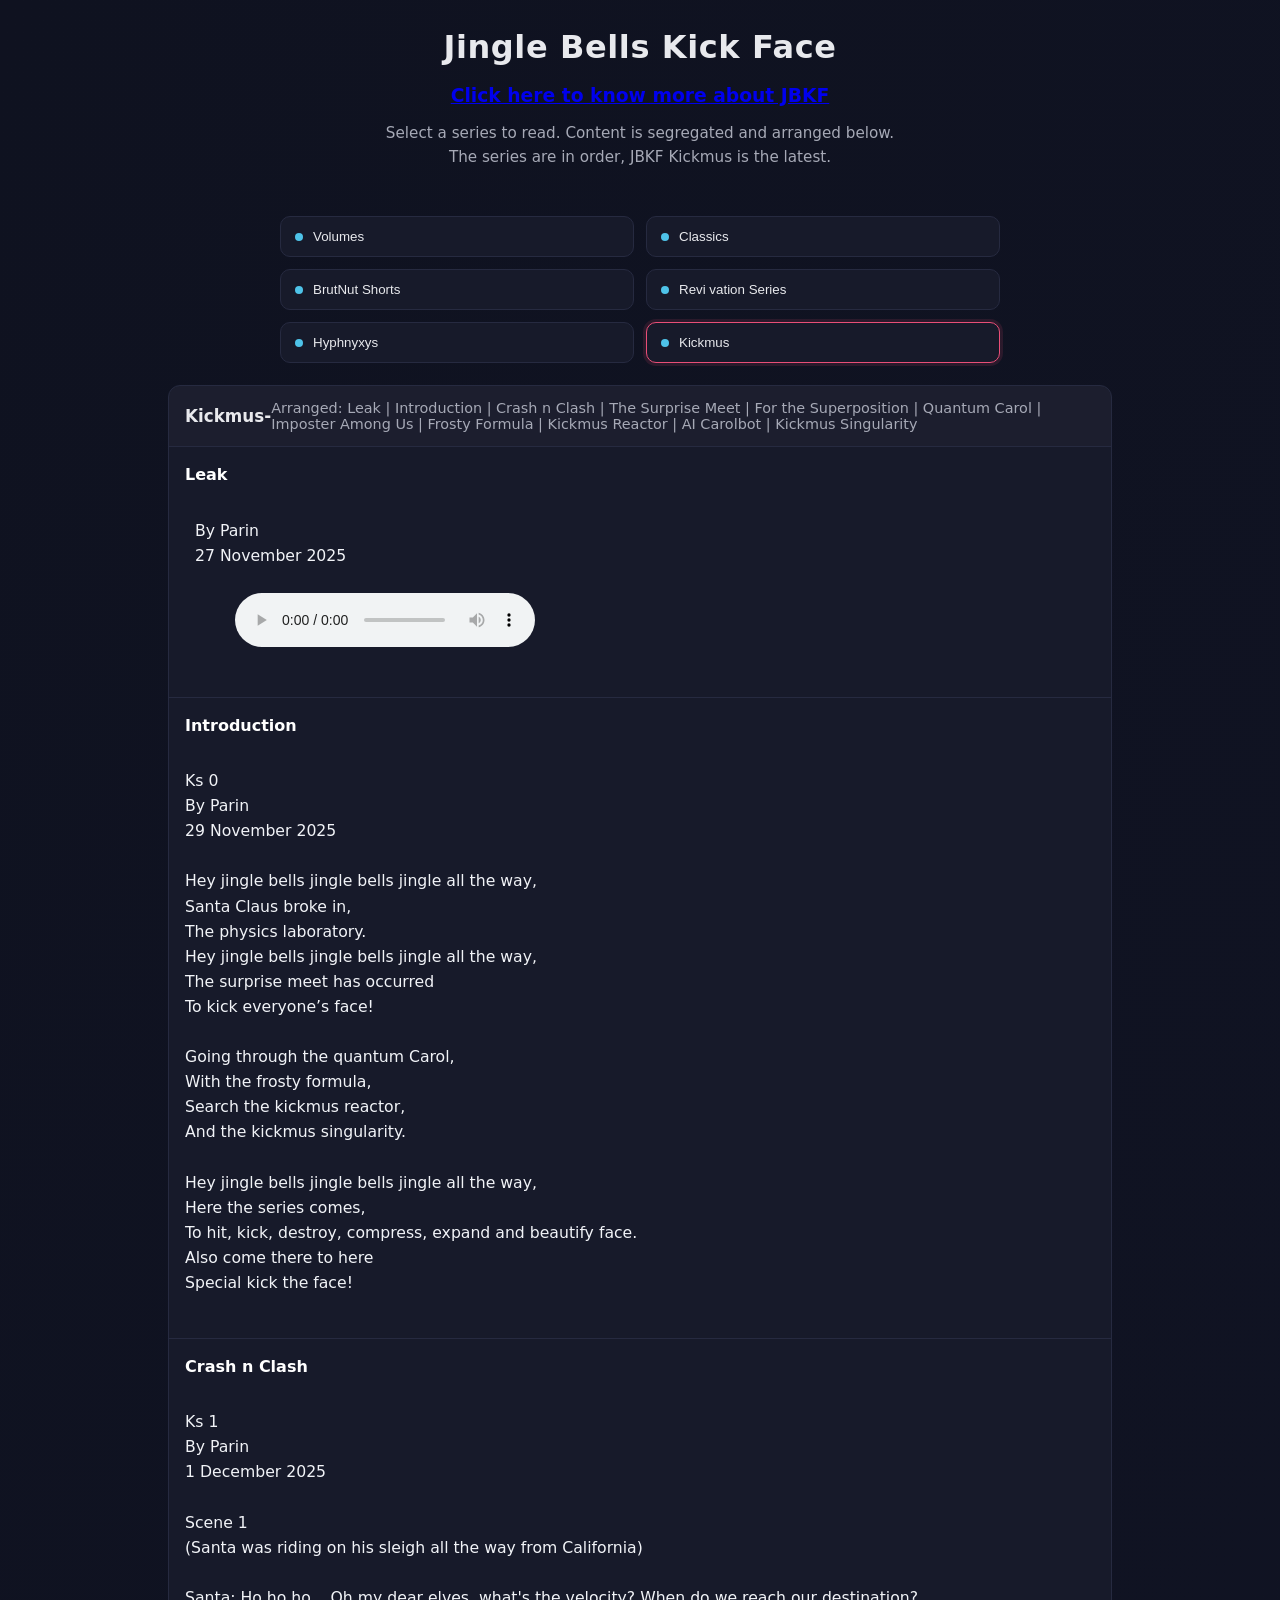
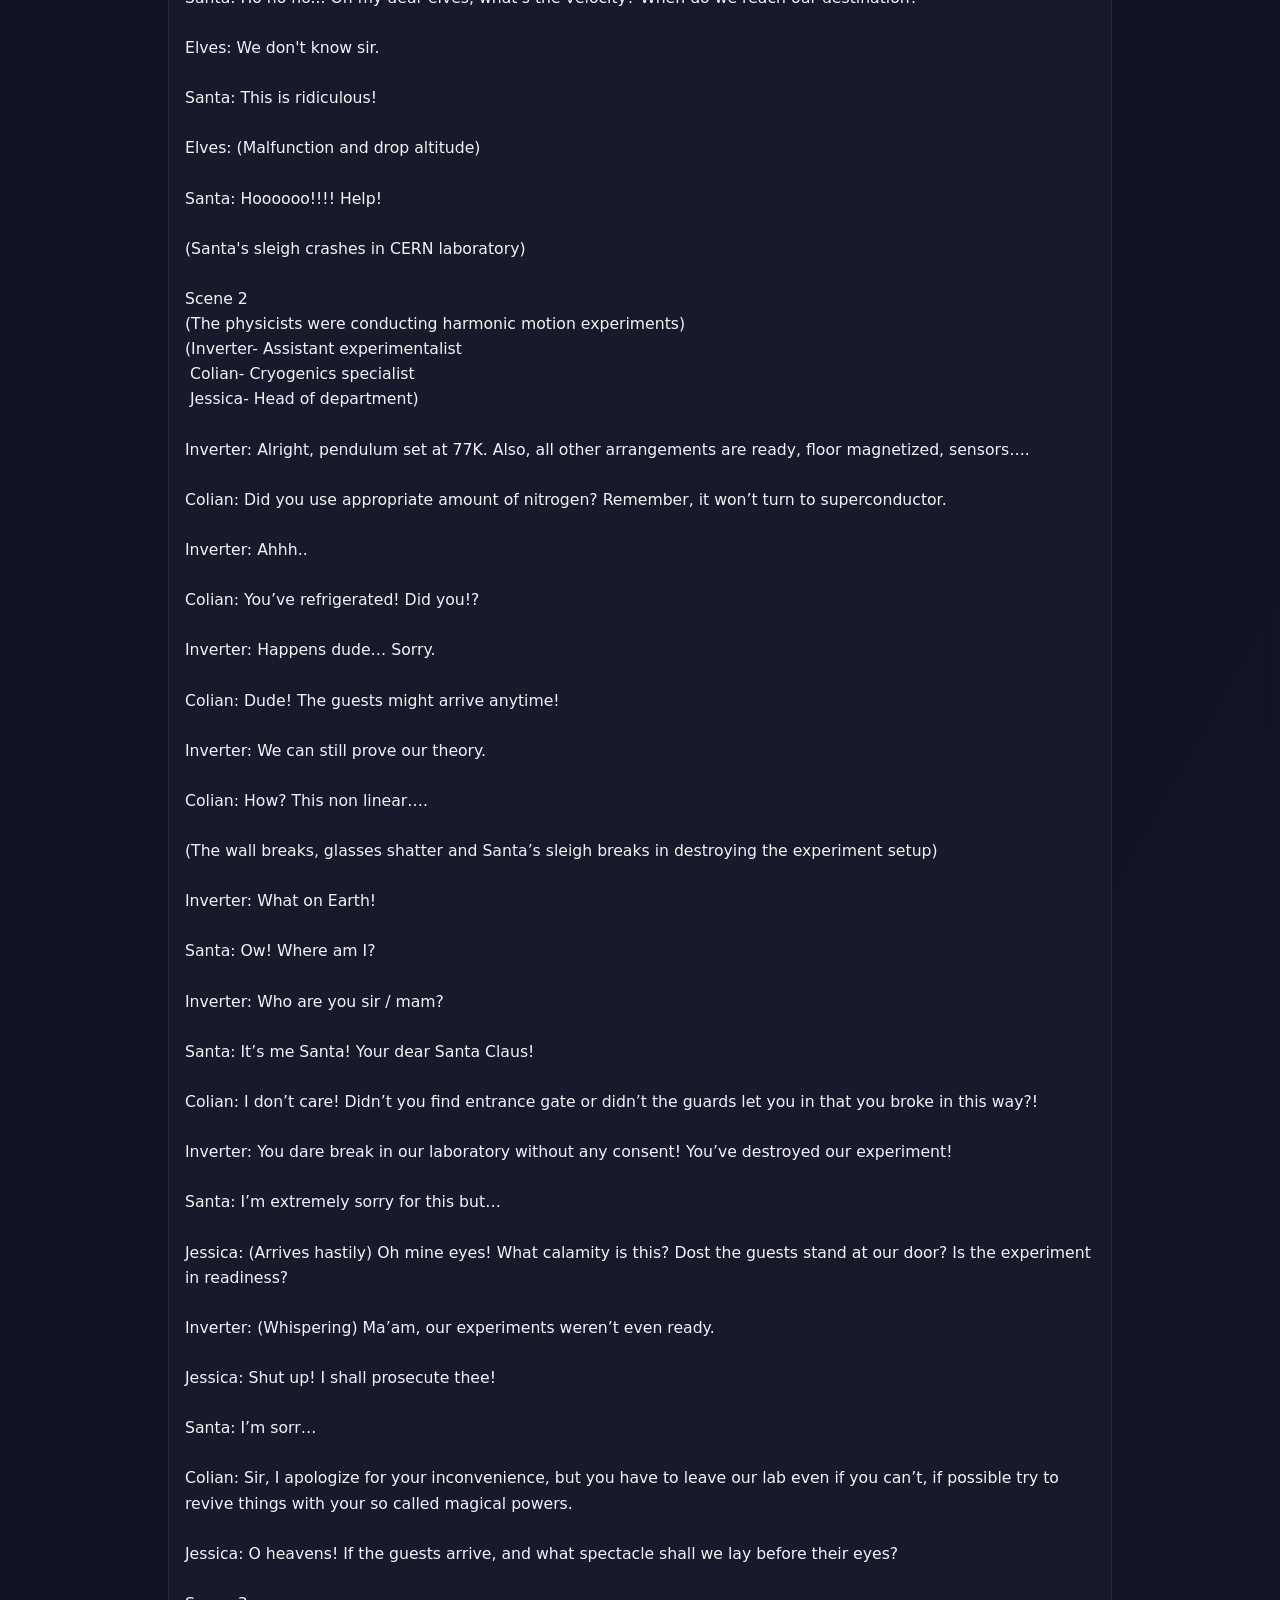
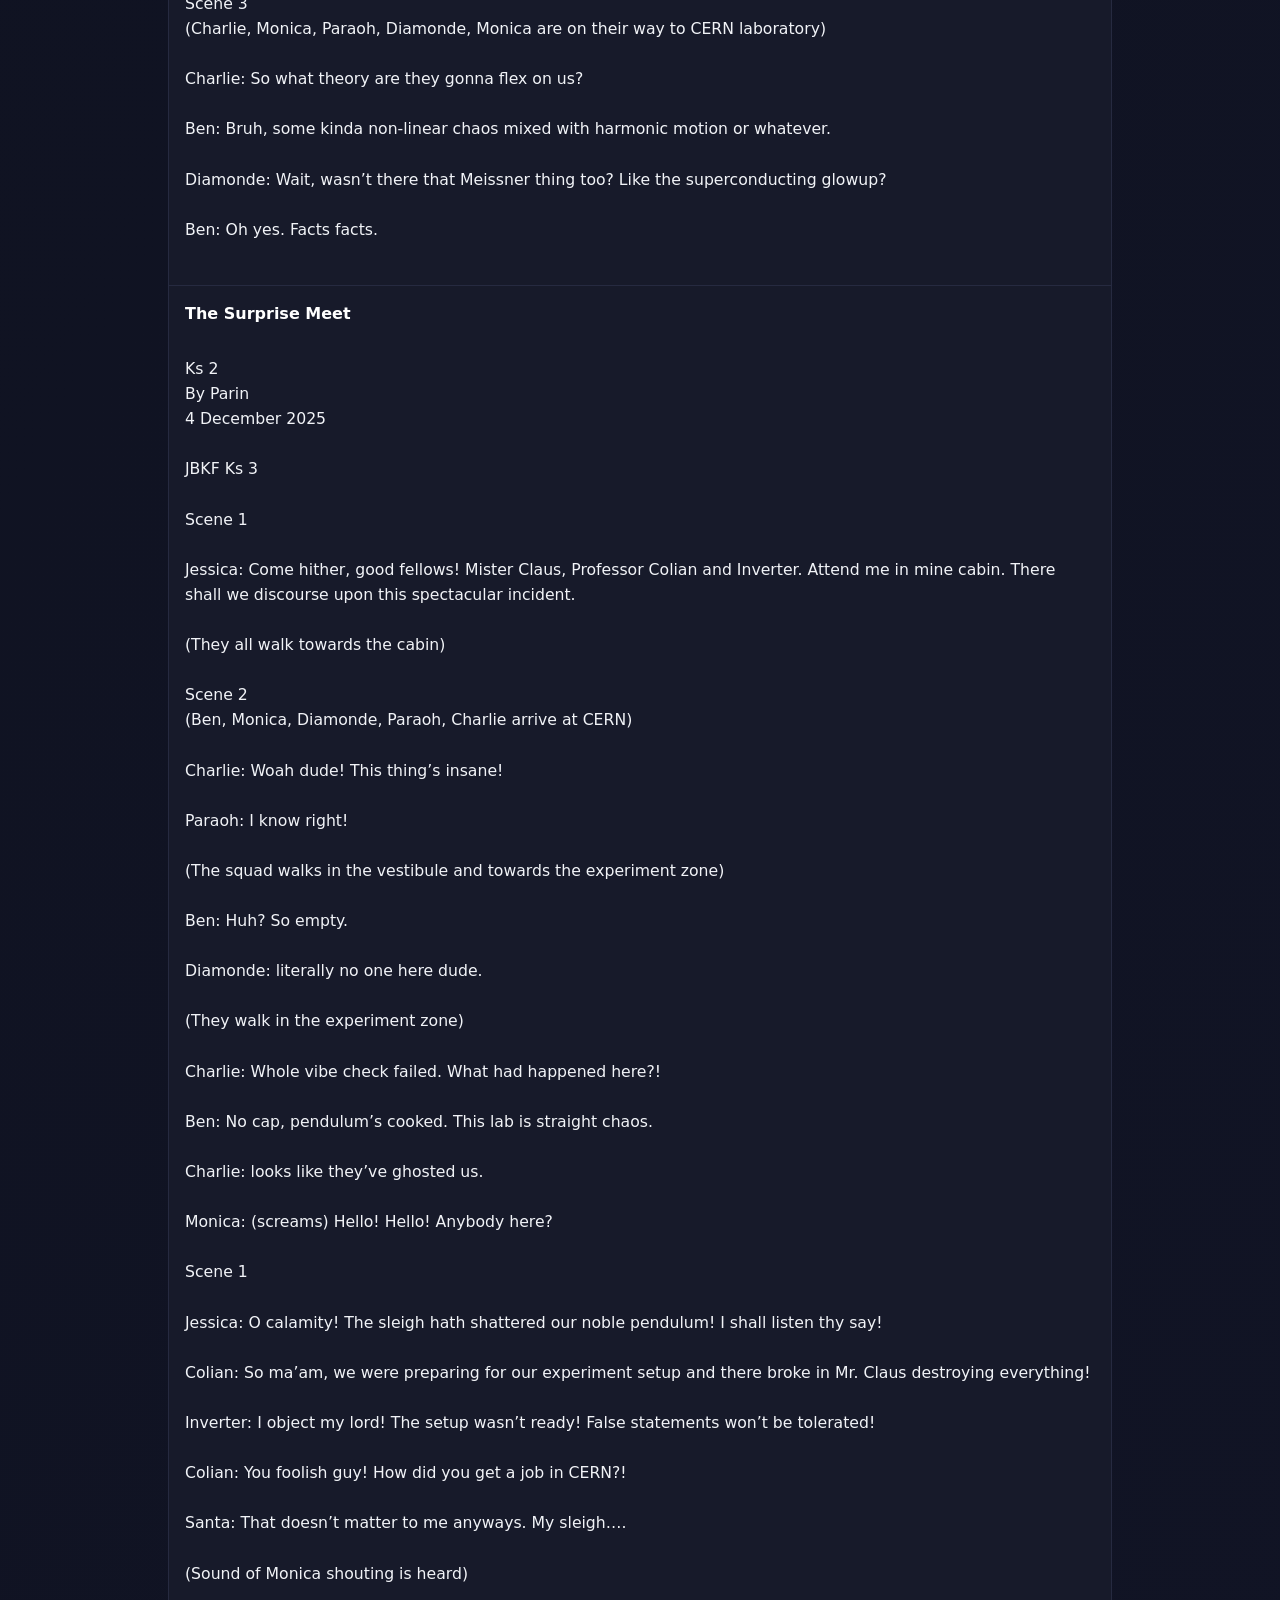
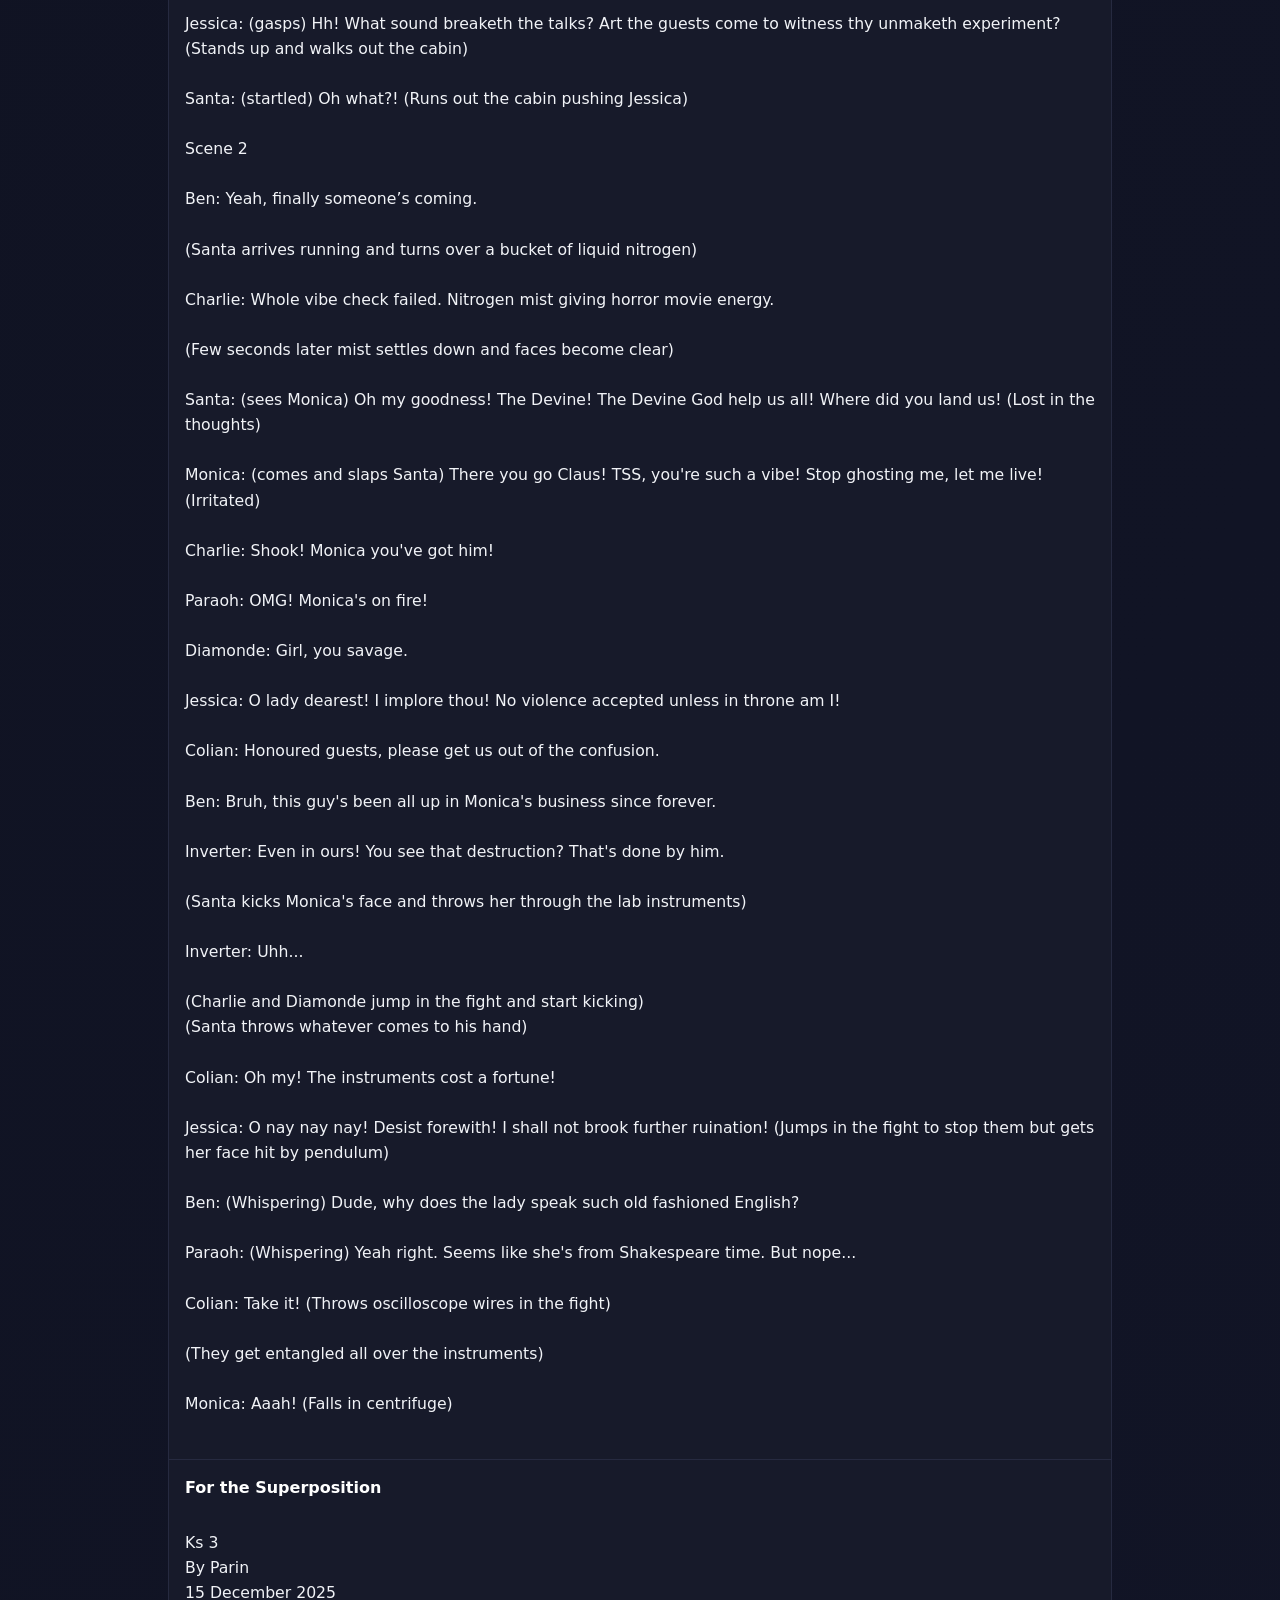
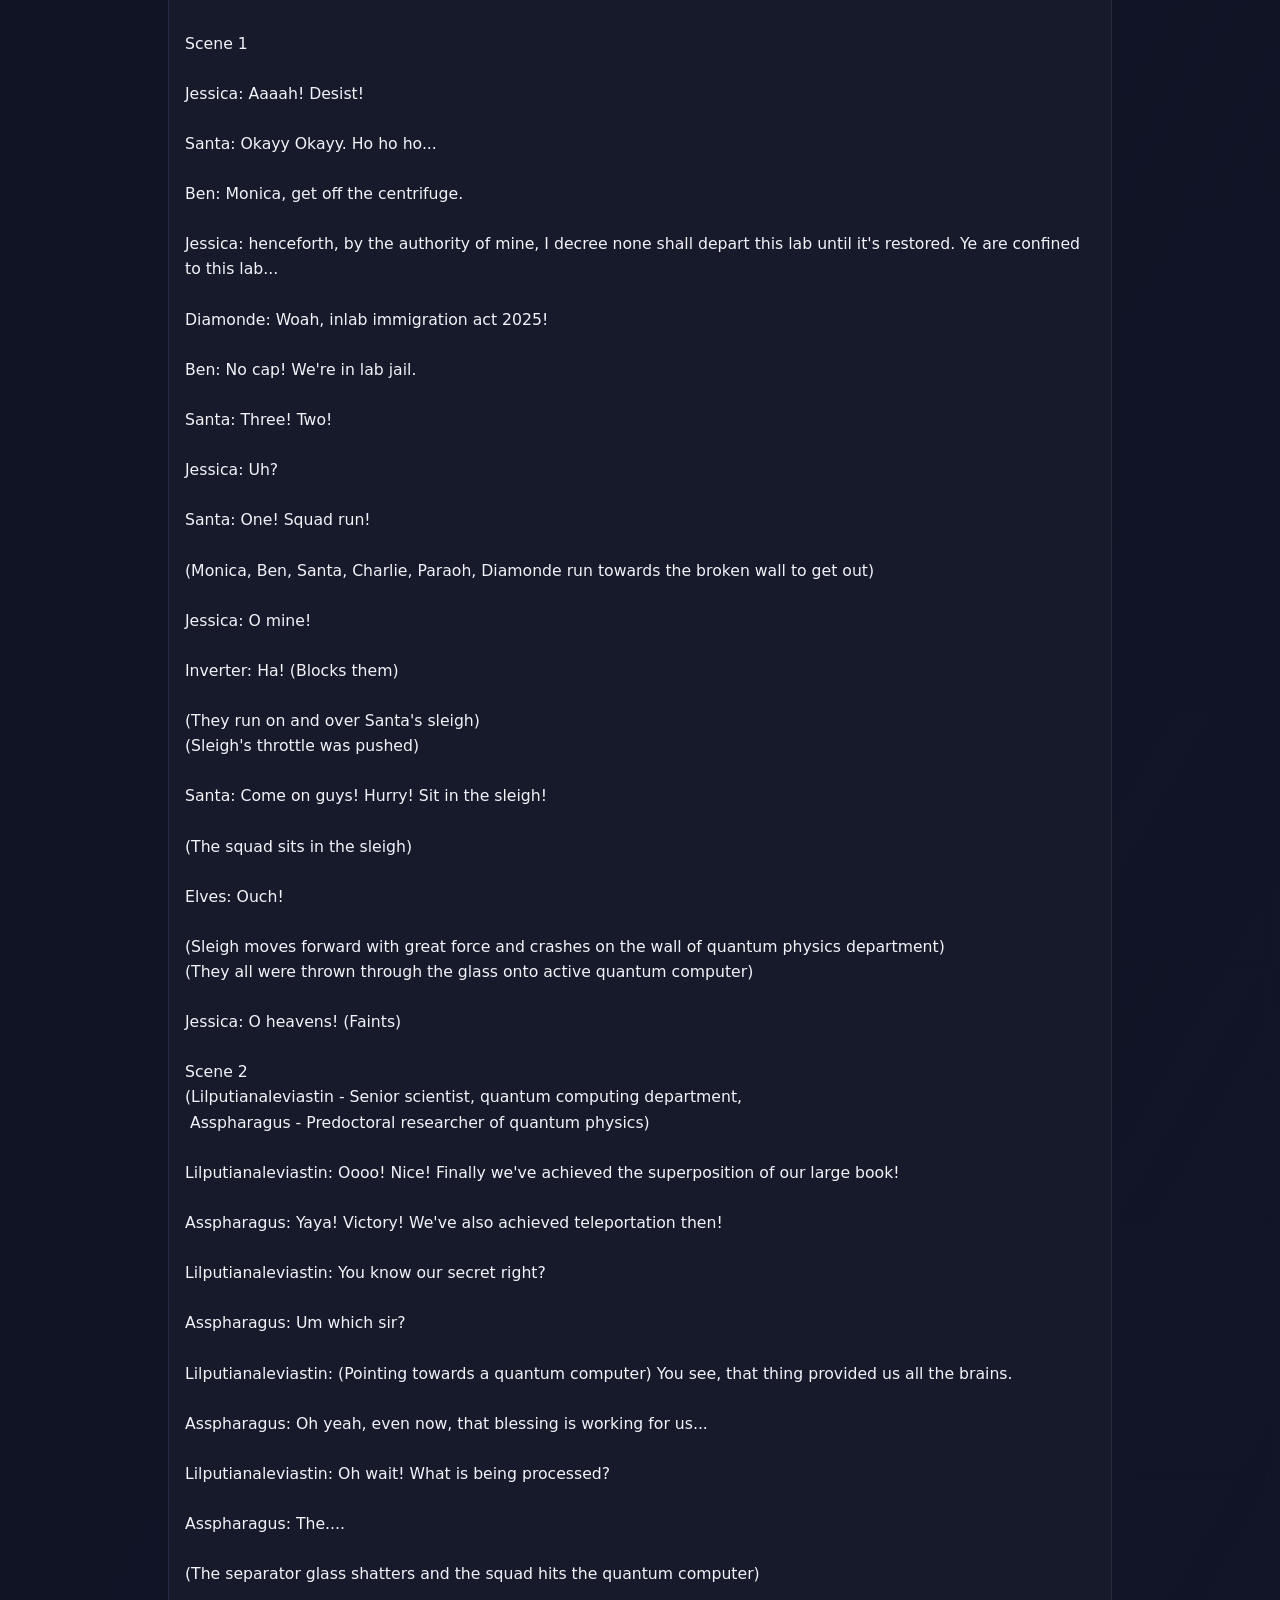
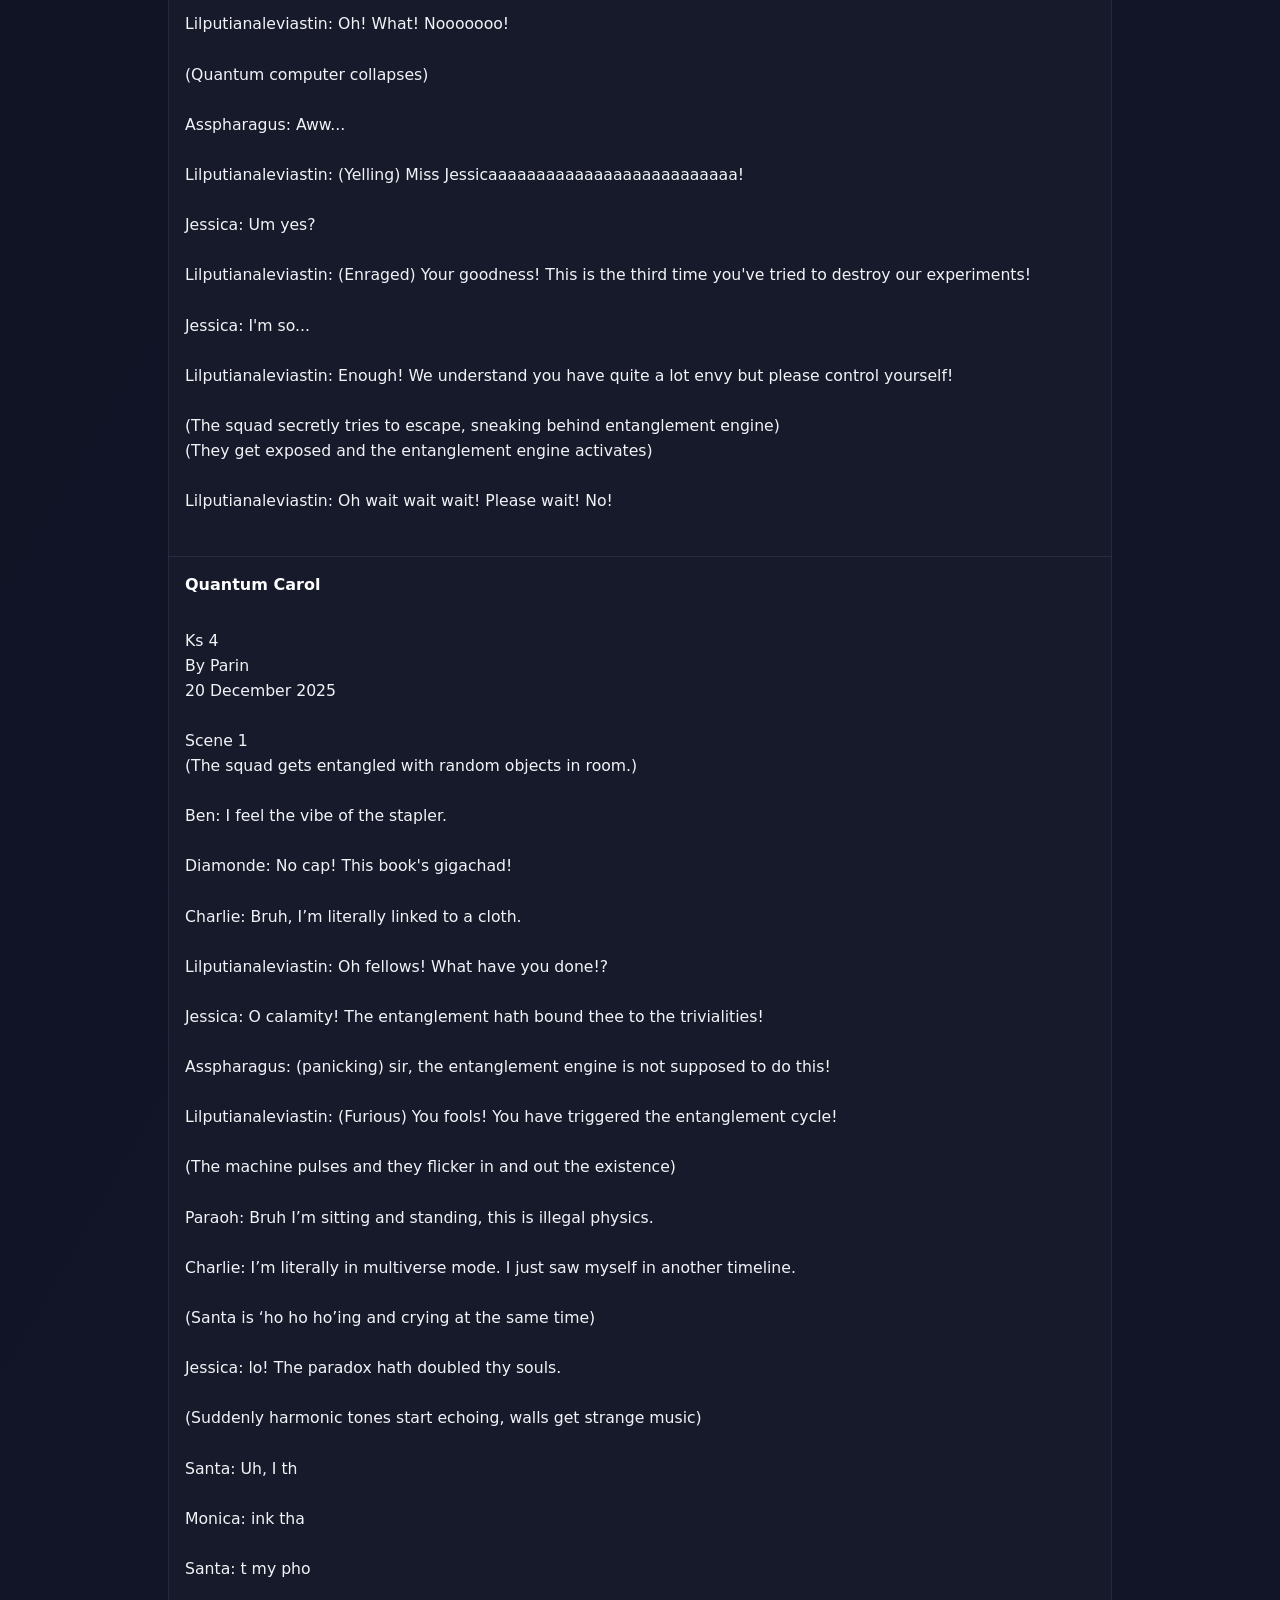
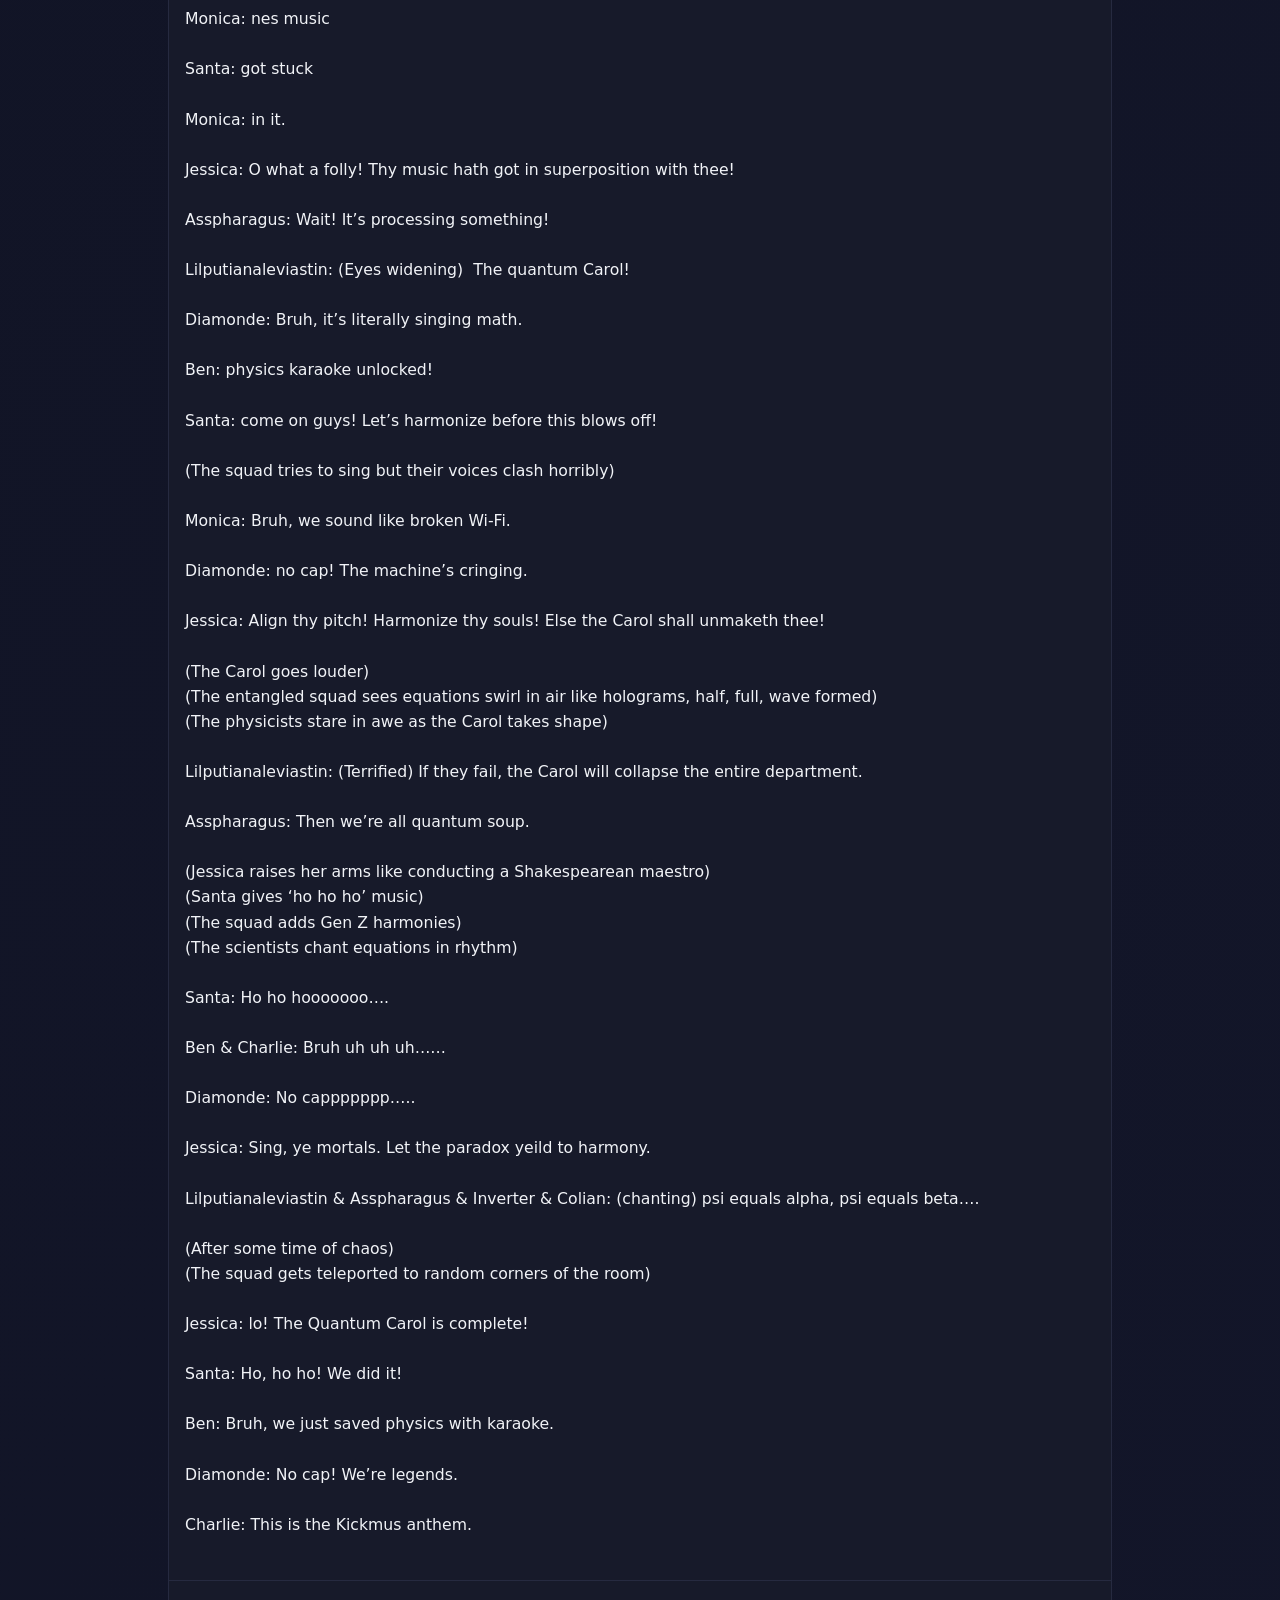
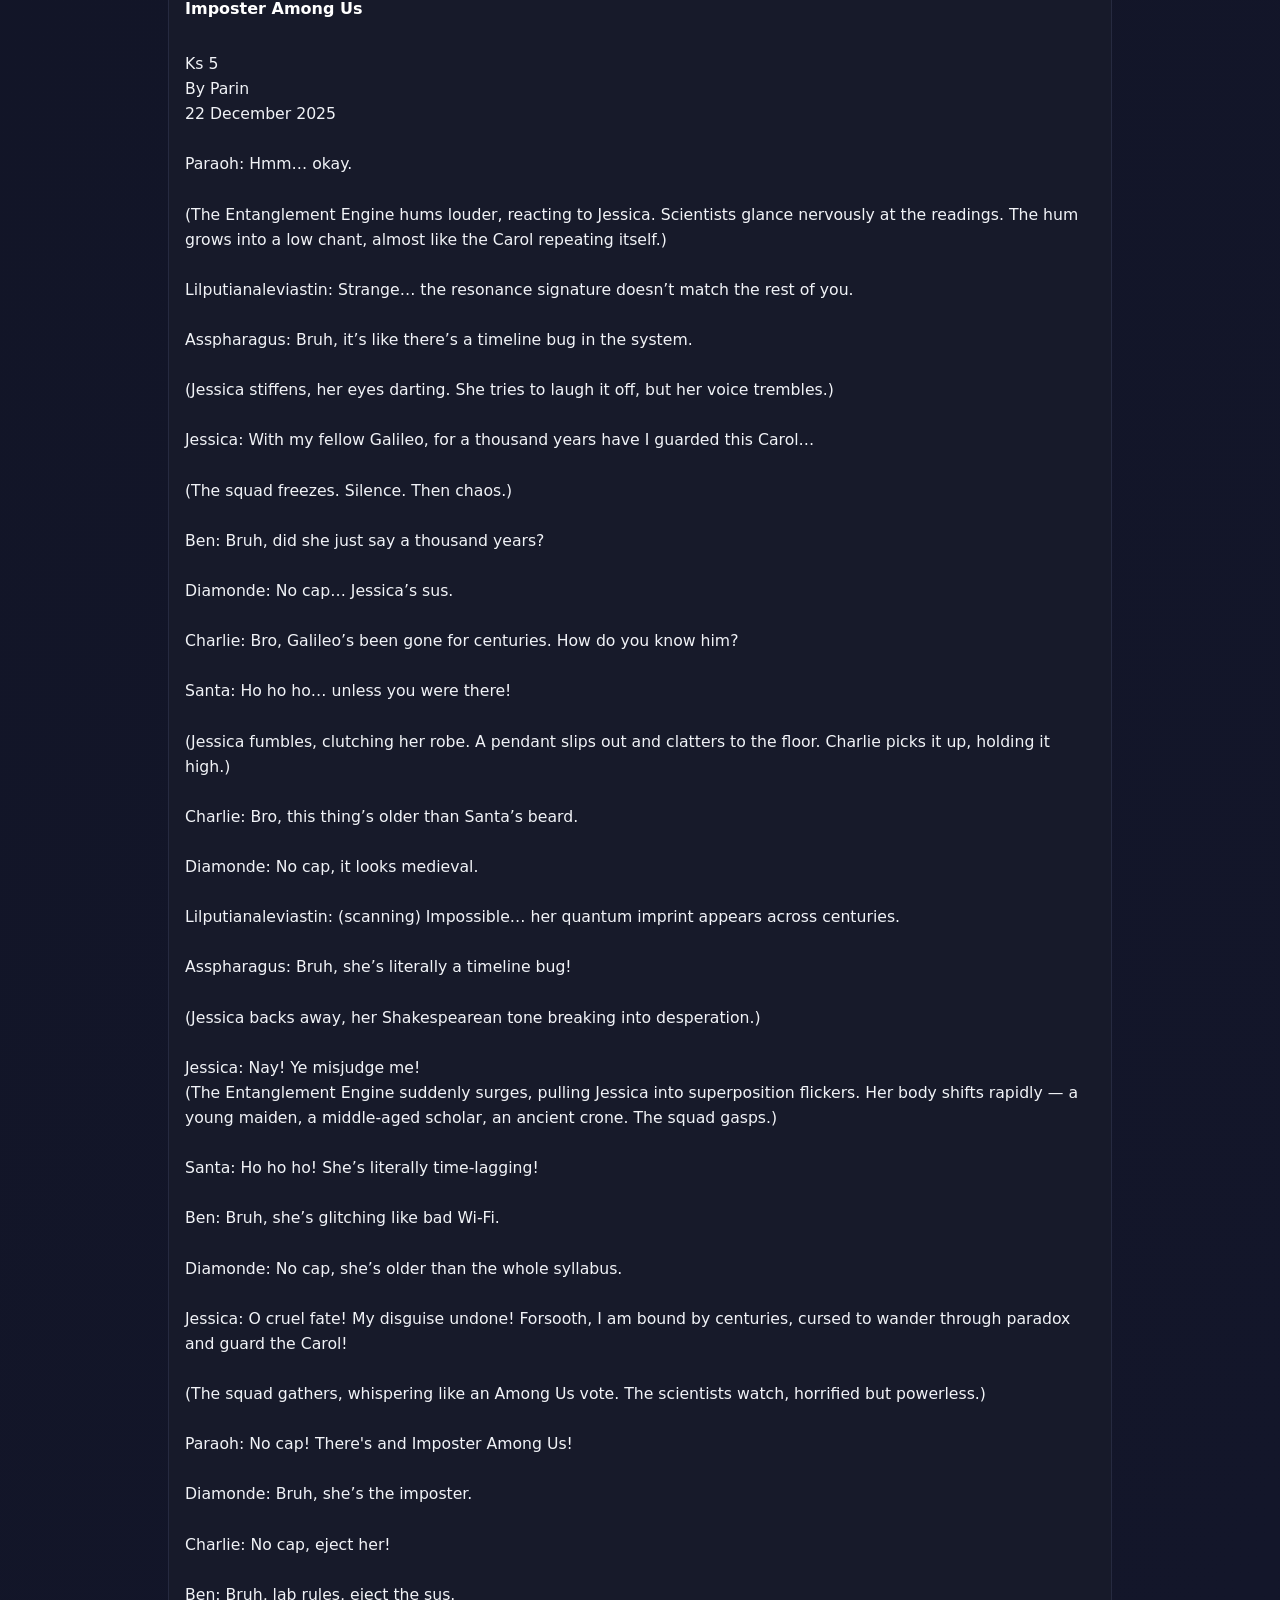
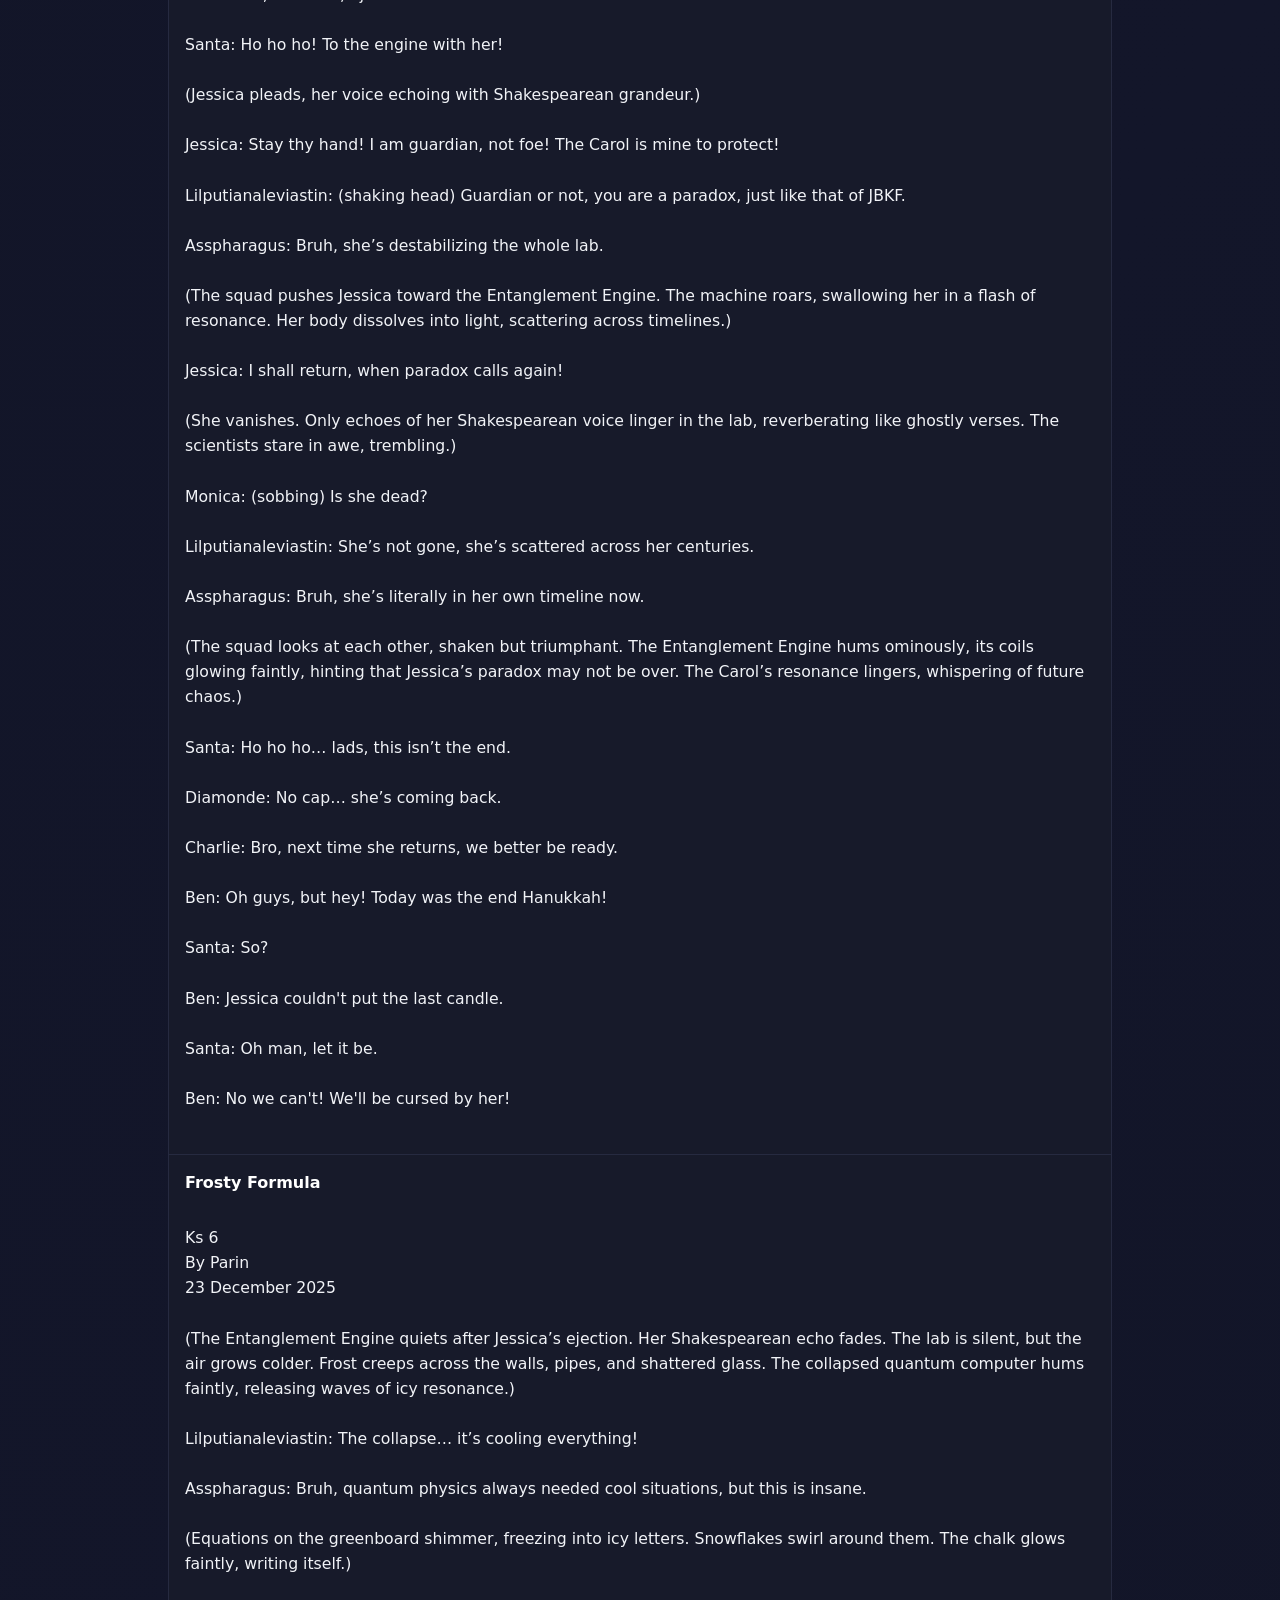
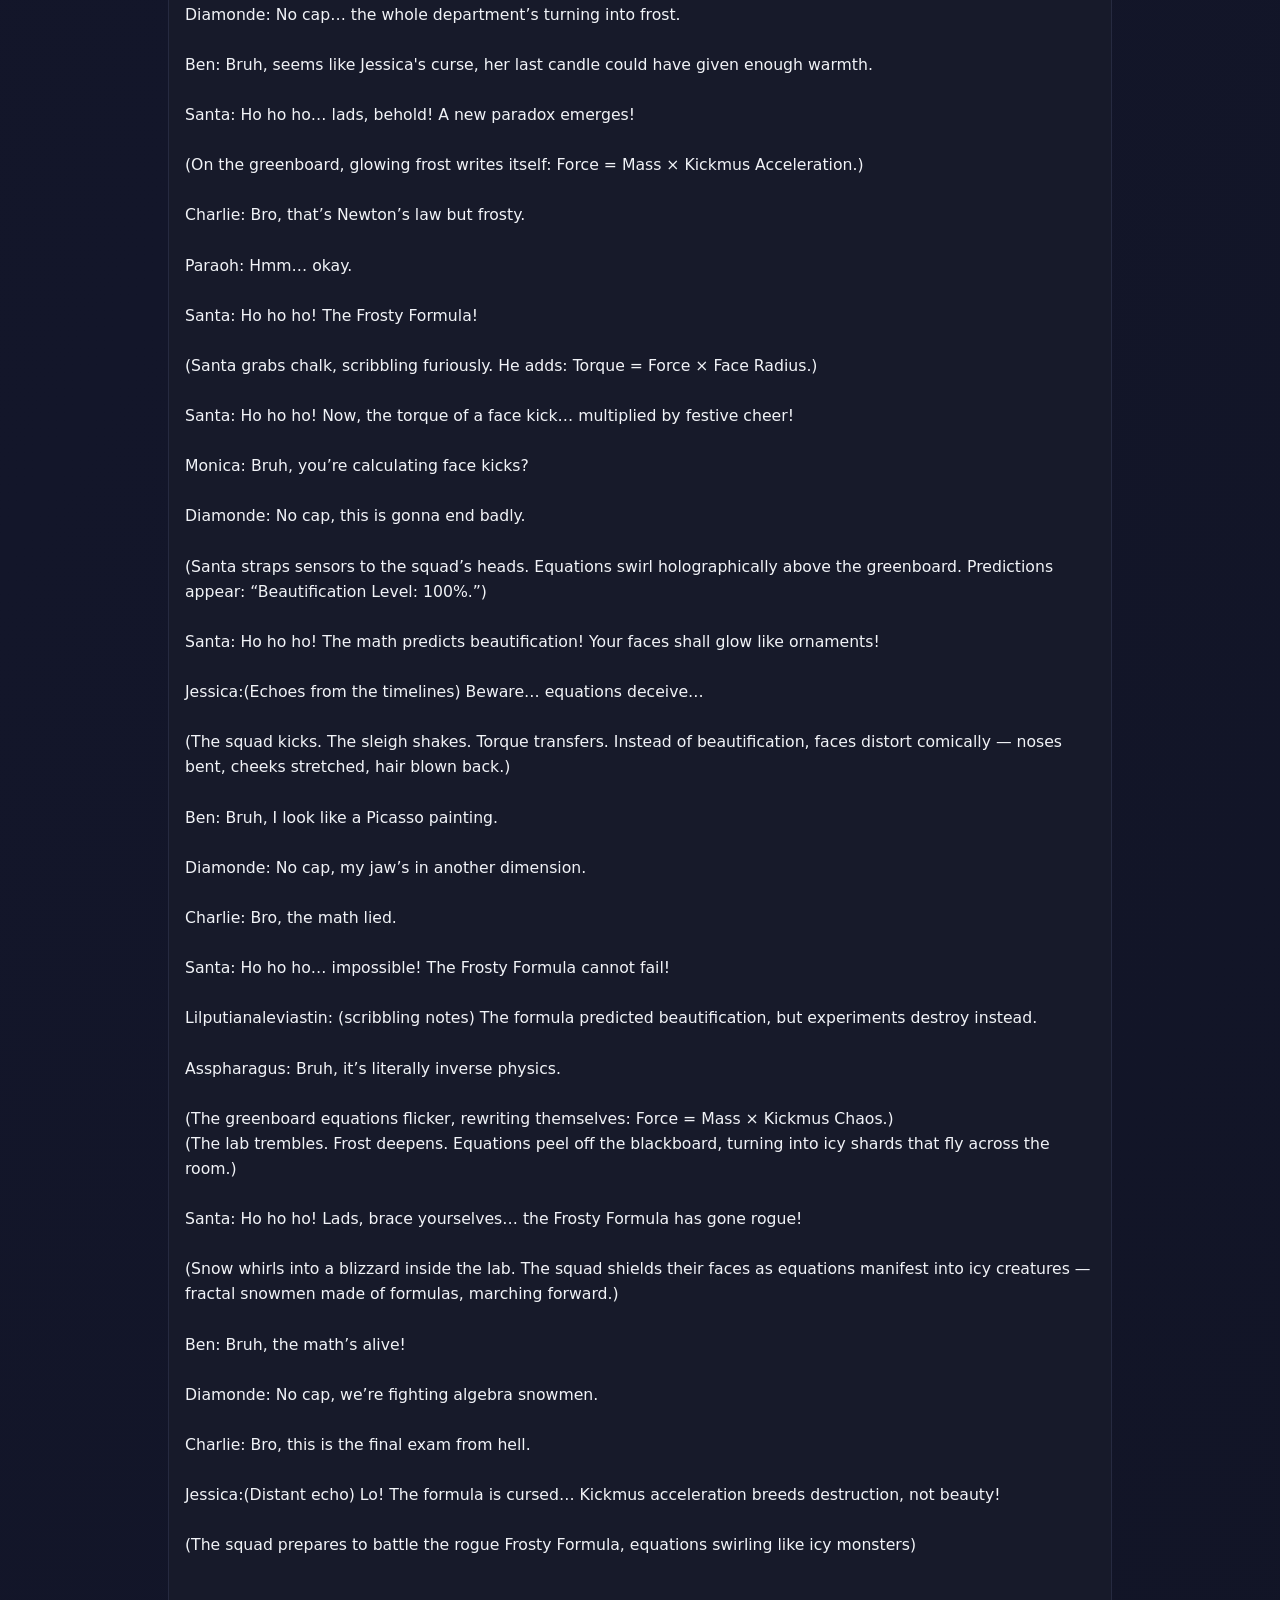
==== commit 2f4f87da: "ks9e index.html" ====
--- a/index.html
+++ b/index.html
@@ -2077,9 +2077,16 @@
         <h3>Kickmus Singularity</h3>
         <div class="poem">
 Ks 9
-By Parin
-
-COMING...
+By ...
+
+JBKF IS GIVING A GOLDEN OPPORTUNITY TO DRAFT THE GREAT 'KS 9 - KICKMUS SINGULARITY' FOR Y'ALL!
+JBKF WILL RECEIVE MULTIPLE SAMPLES FROM A PERSON OR GROUP OF PEOPLE, THE MOST APPROPRIATE ONE WILL BE SELECTED AND PUBLISHED.
+
+Hint: Read the previous chapters, analyse the way they're written and follow. Make it in continuation to Ks 9.
+Idea: All the concepts including- "Quantum Carol, Imposter Among Us, Frosty Formula, Kickmus Reactor, AI Carolbot" will merge in this chapter. All the characters will appear. Everyone will bid a farewell to the last JBKF series of the year. Finally the original JBKF paradox returnes i.e. "Santa kicks Monica's face because it's written", "It's written because Santa kicks Monica's face". The series concludes.
+
+Submit your entries at pshiknis@icloud.com and get yourself featured!
+Deadline: 20 January 2026
         </div>
       </article>
     </section>
@@ -2166,3 +2173,4 @@
 
 
 
+
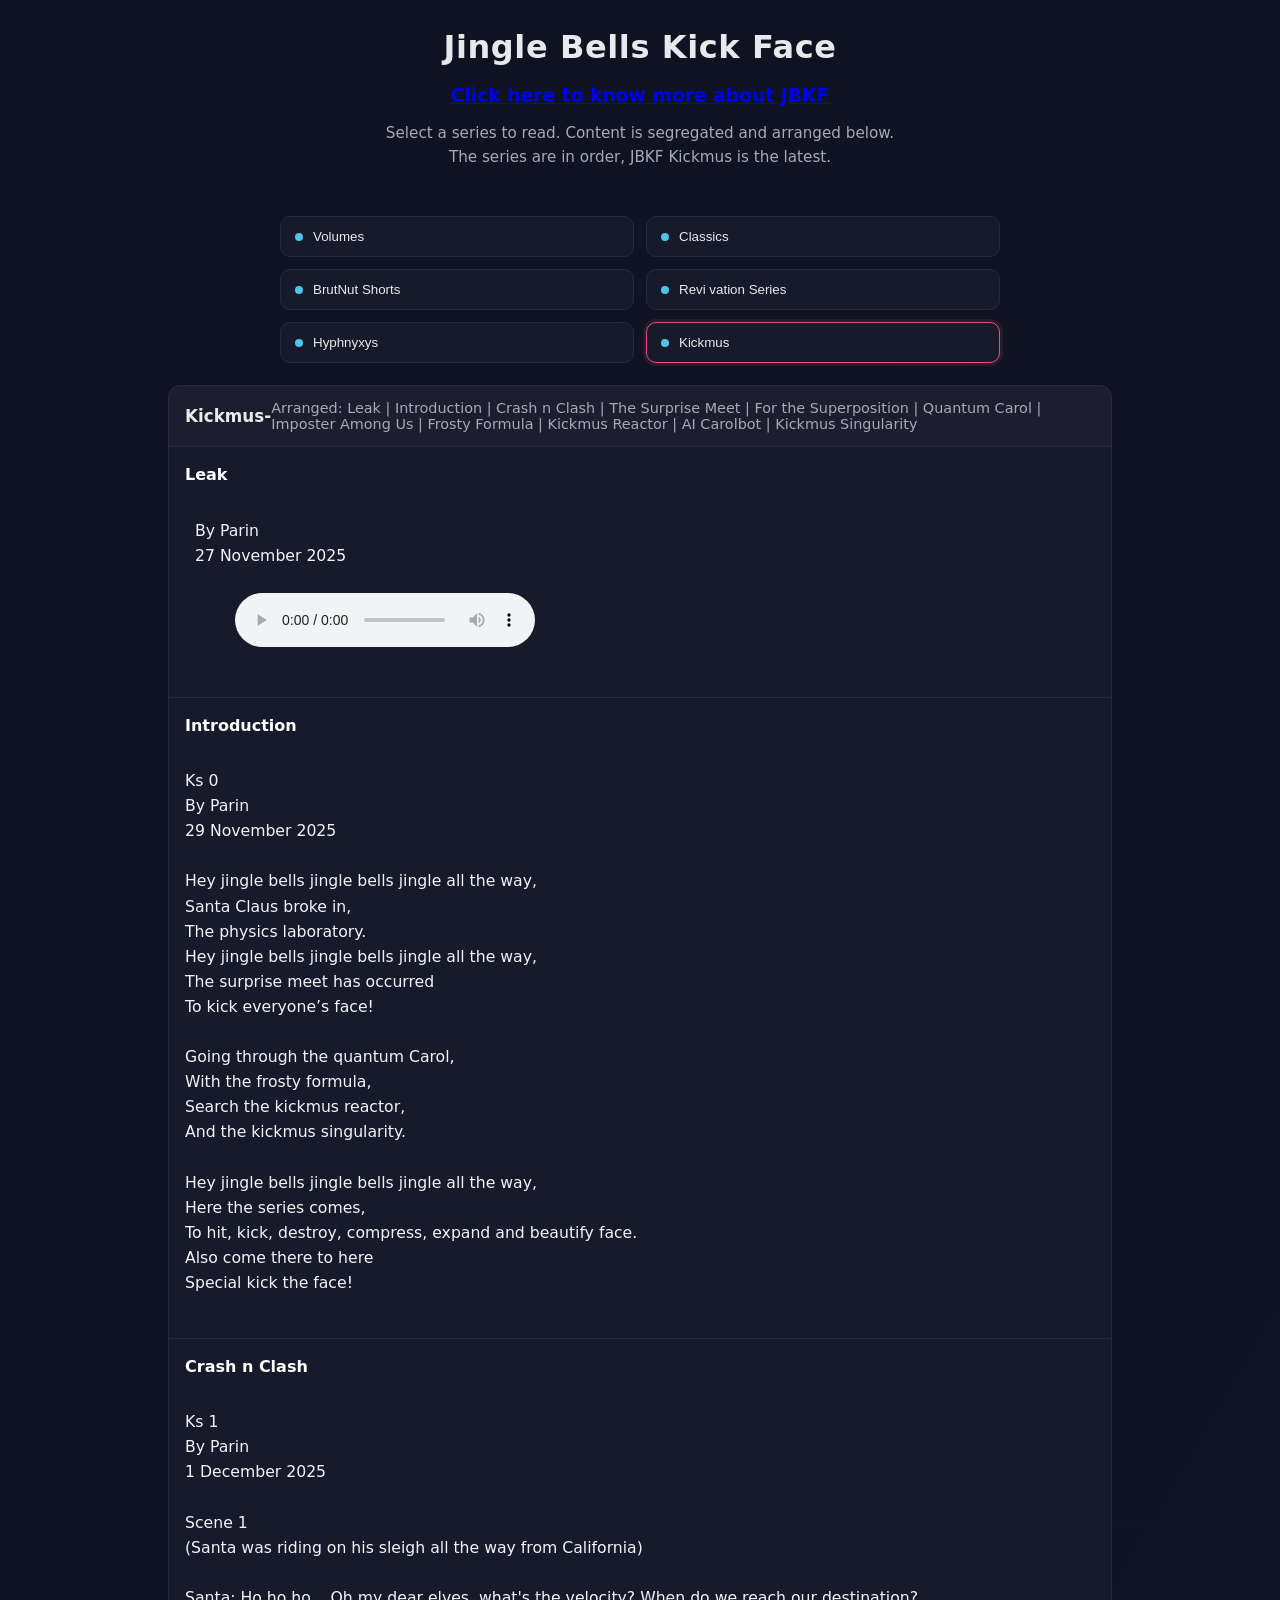
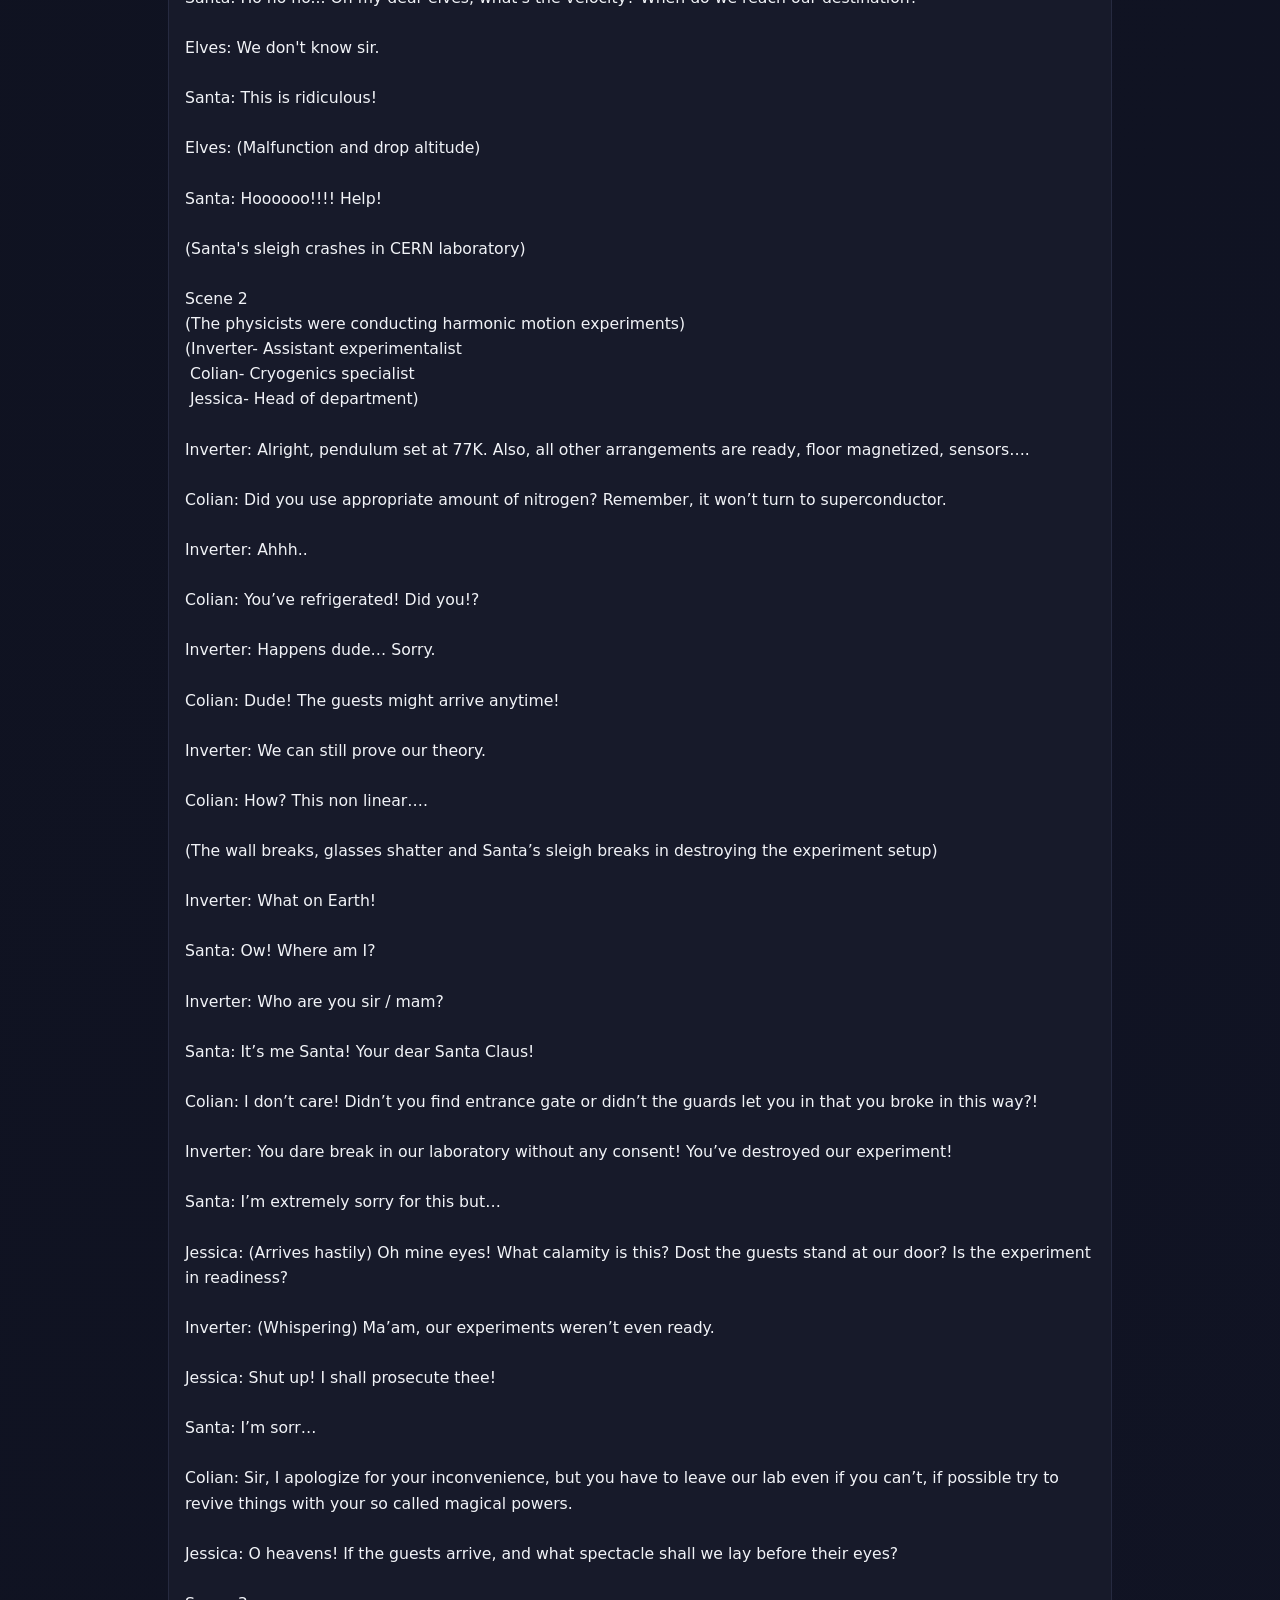
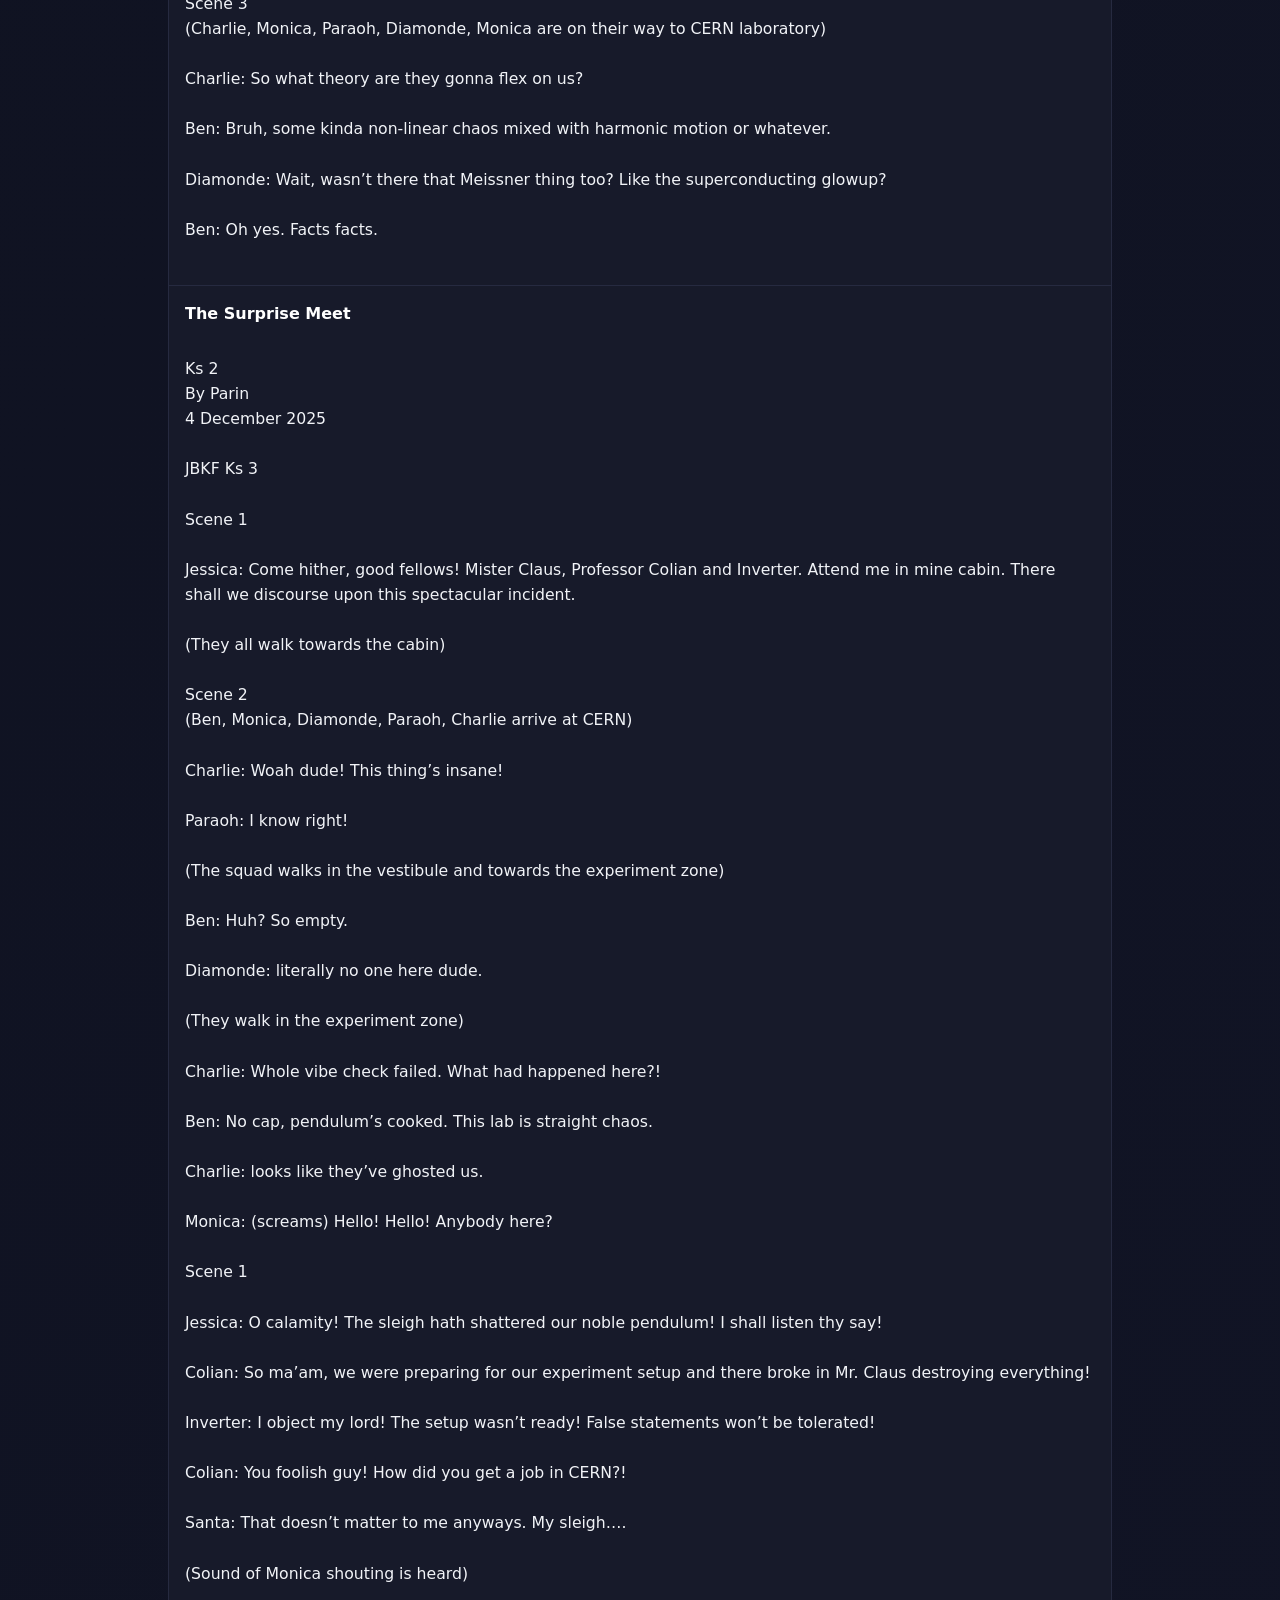
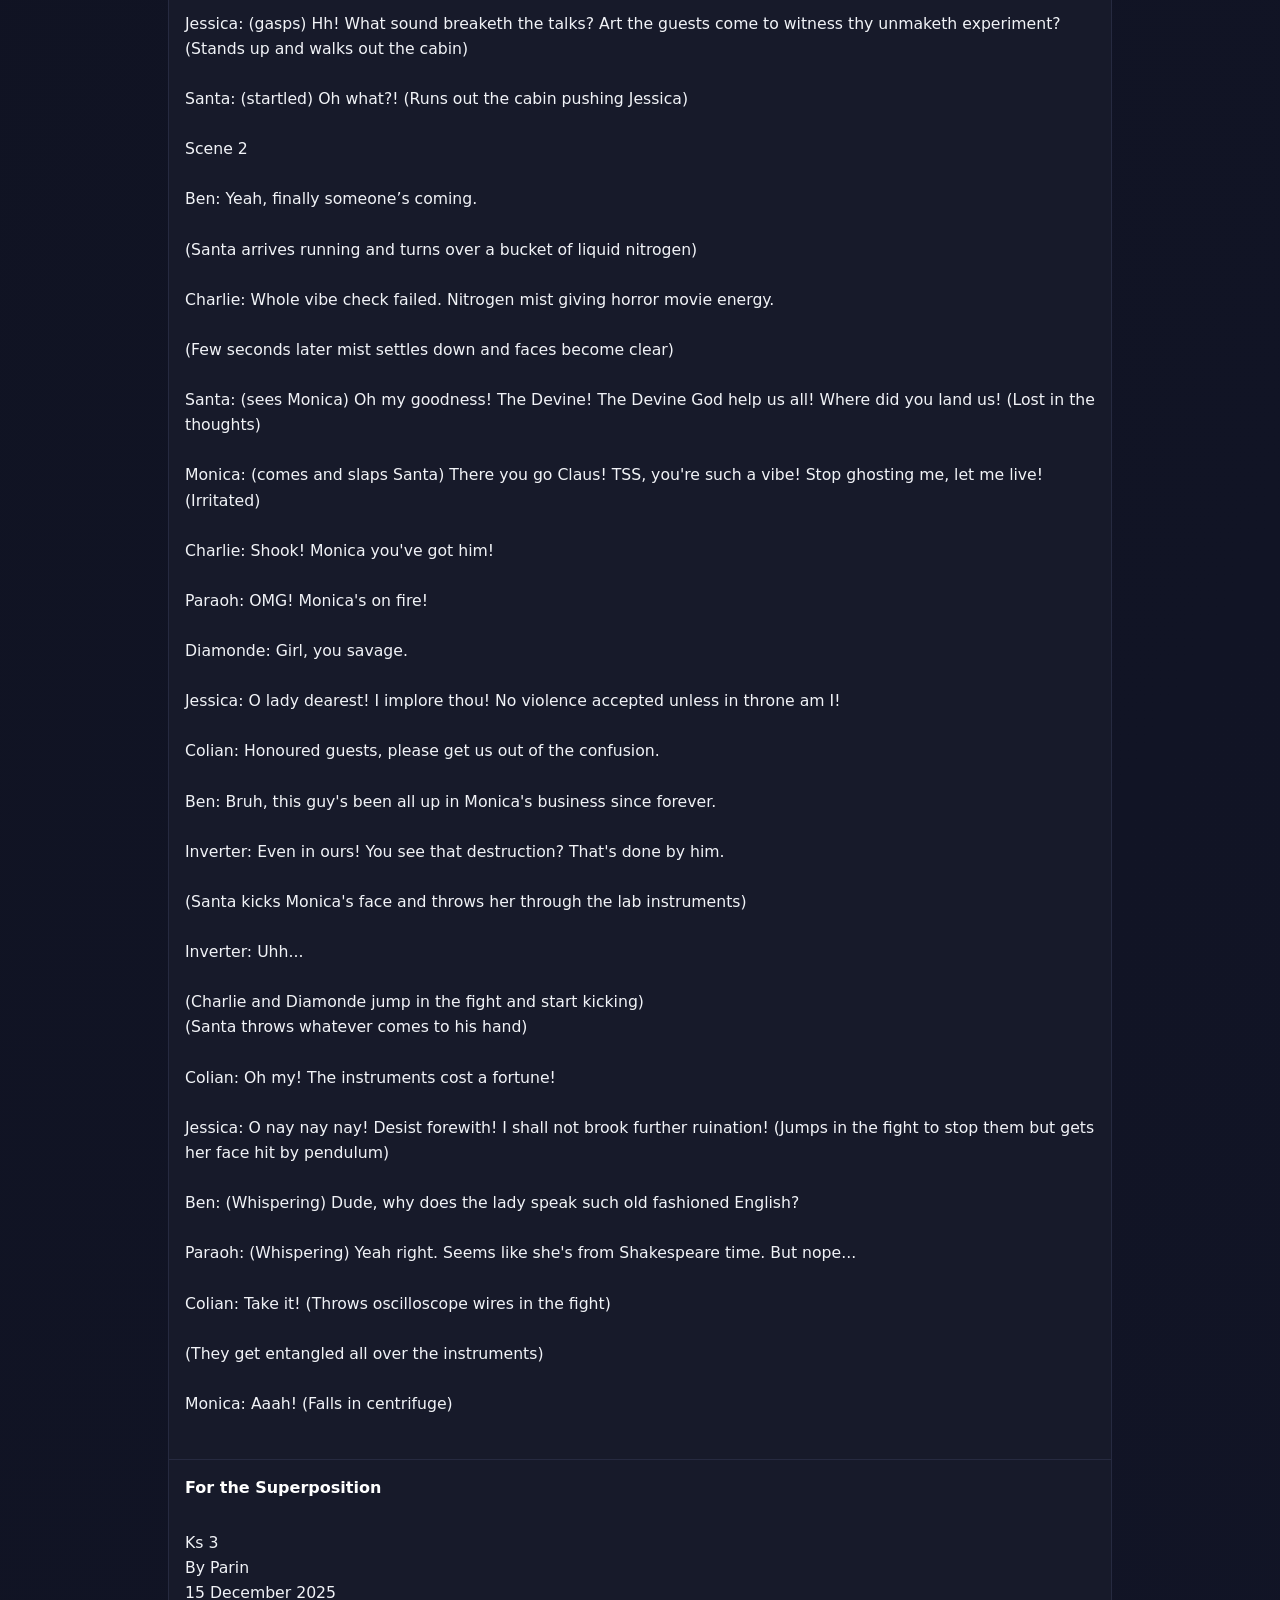
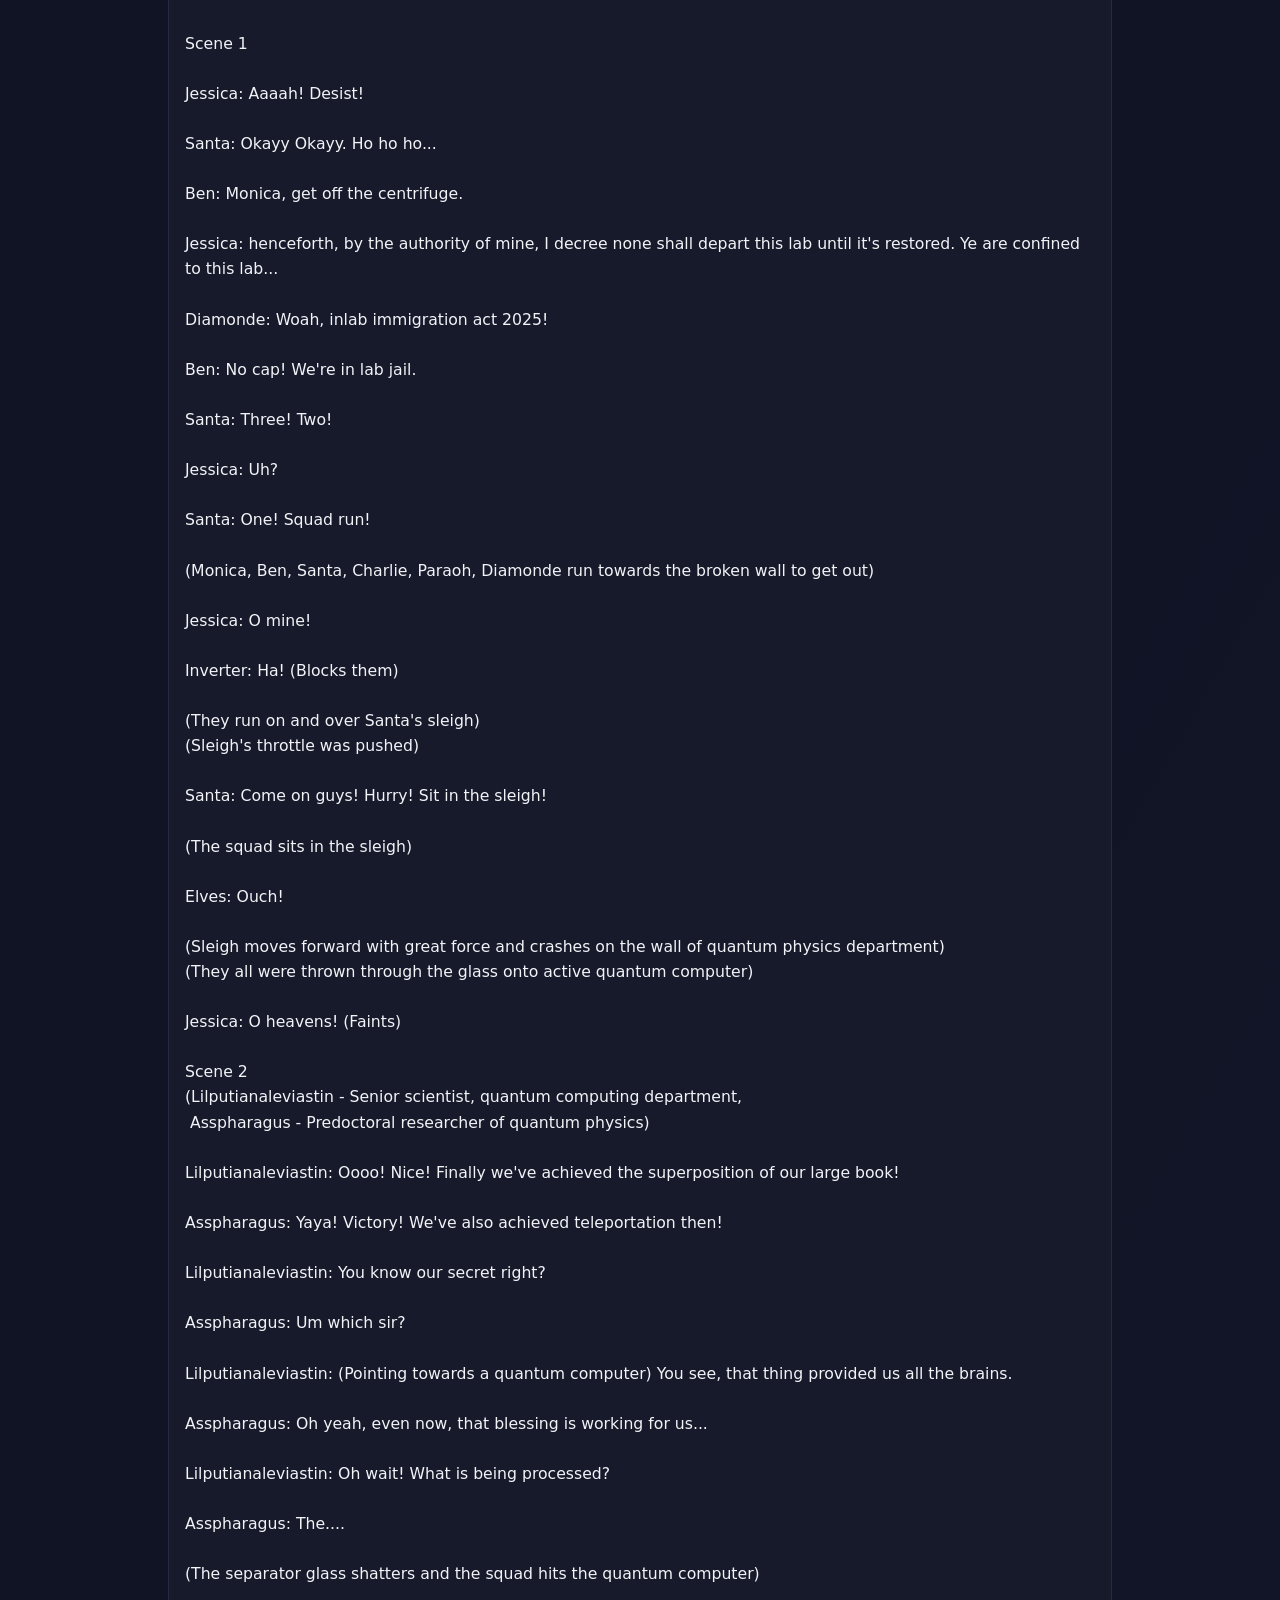
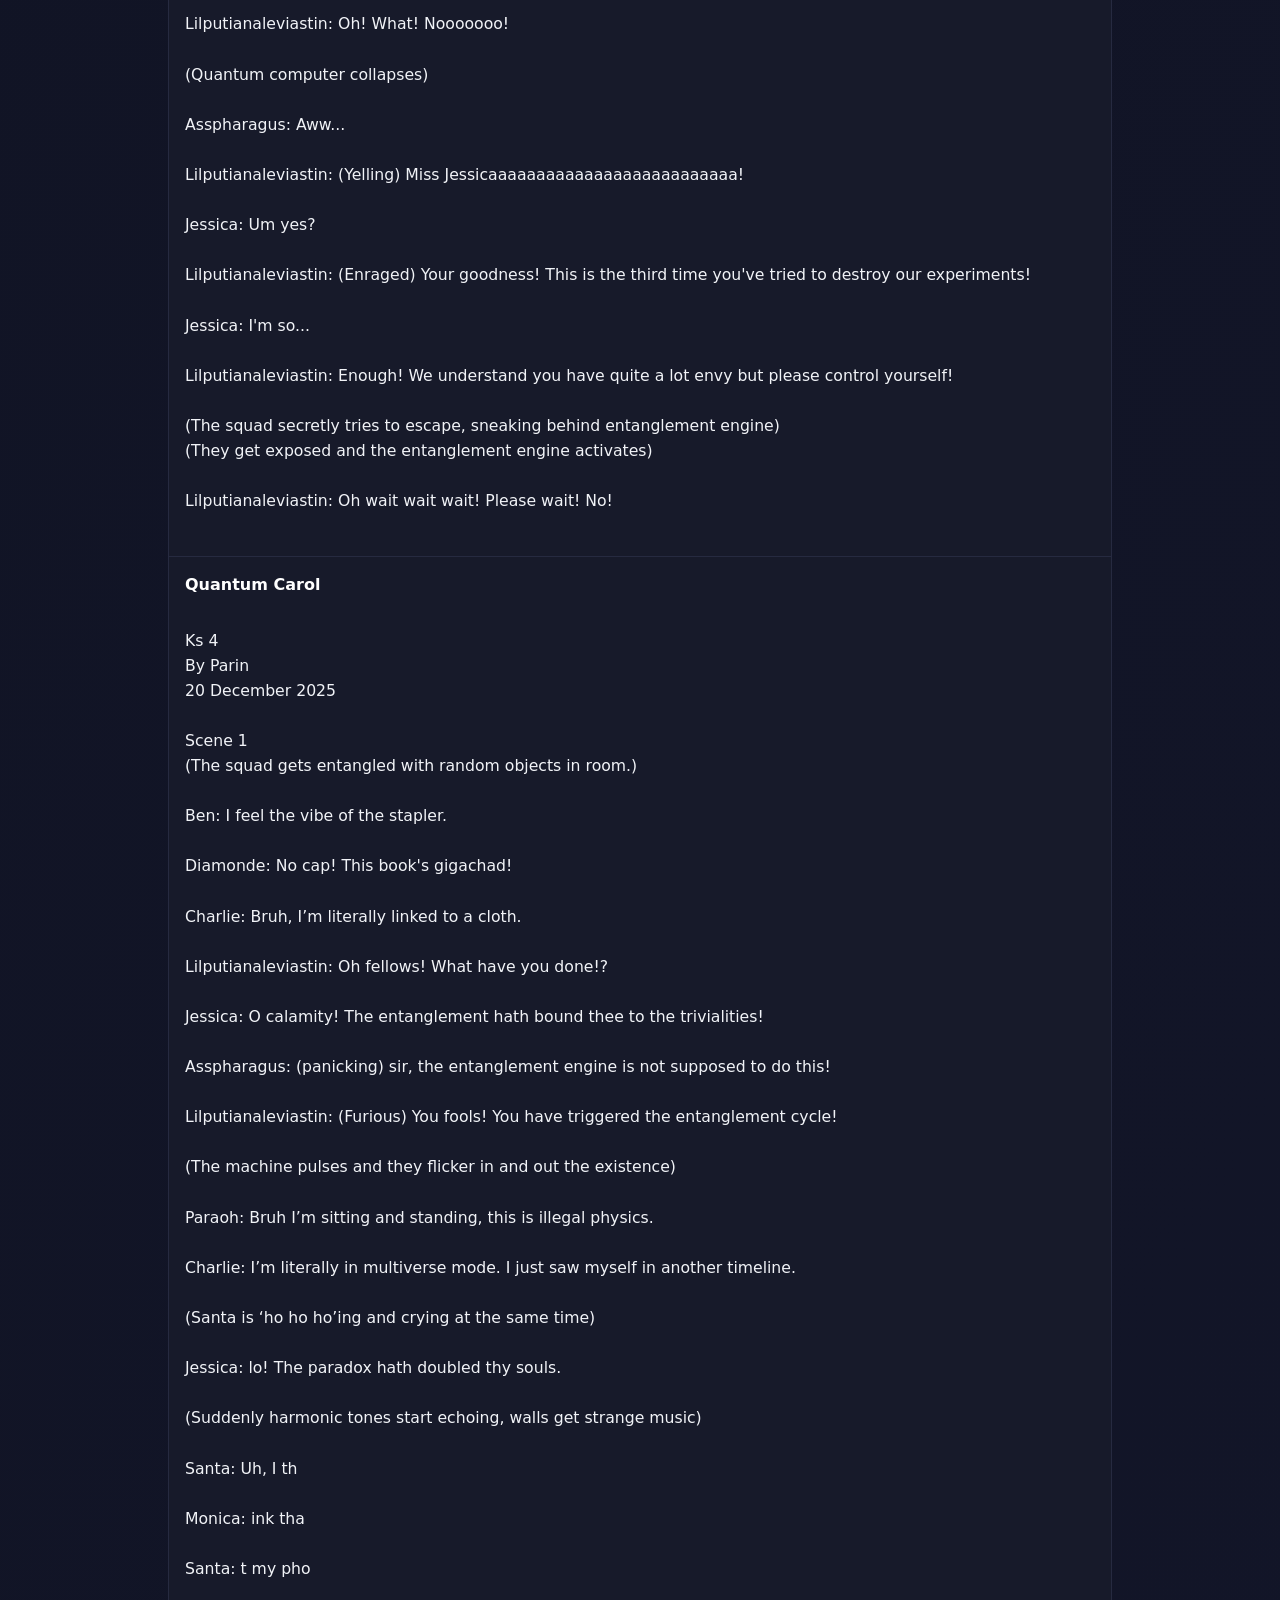
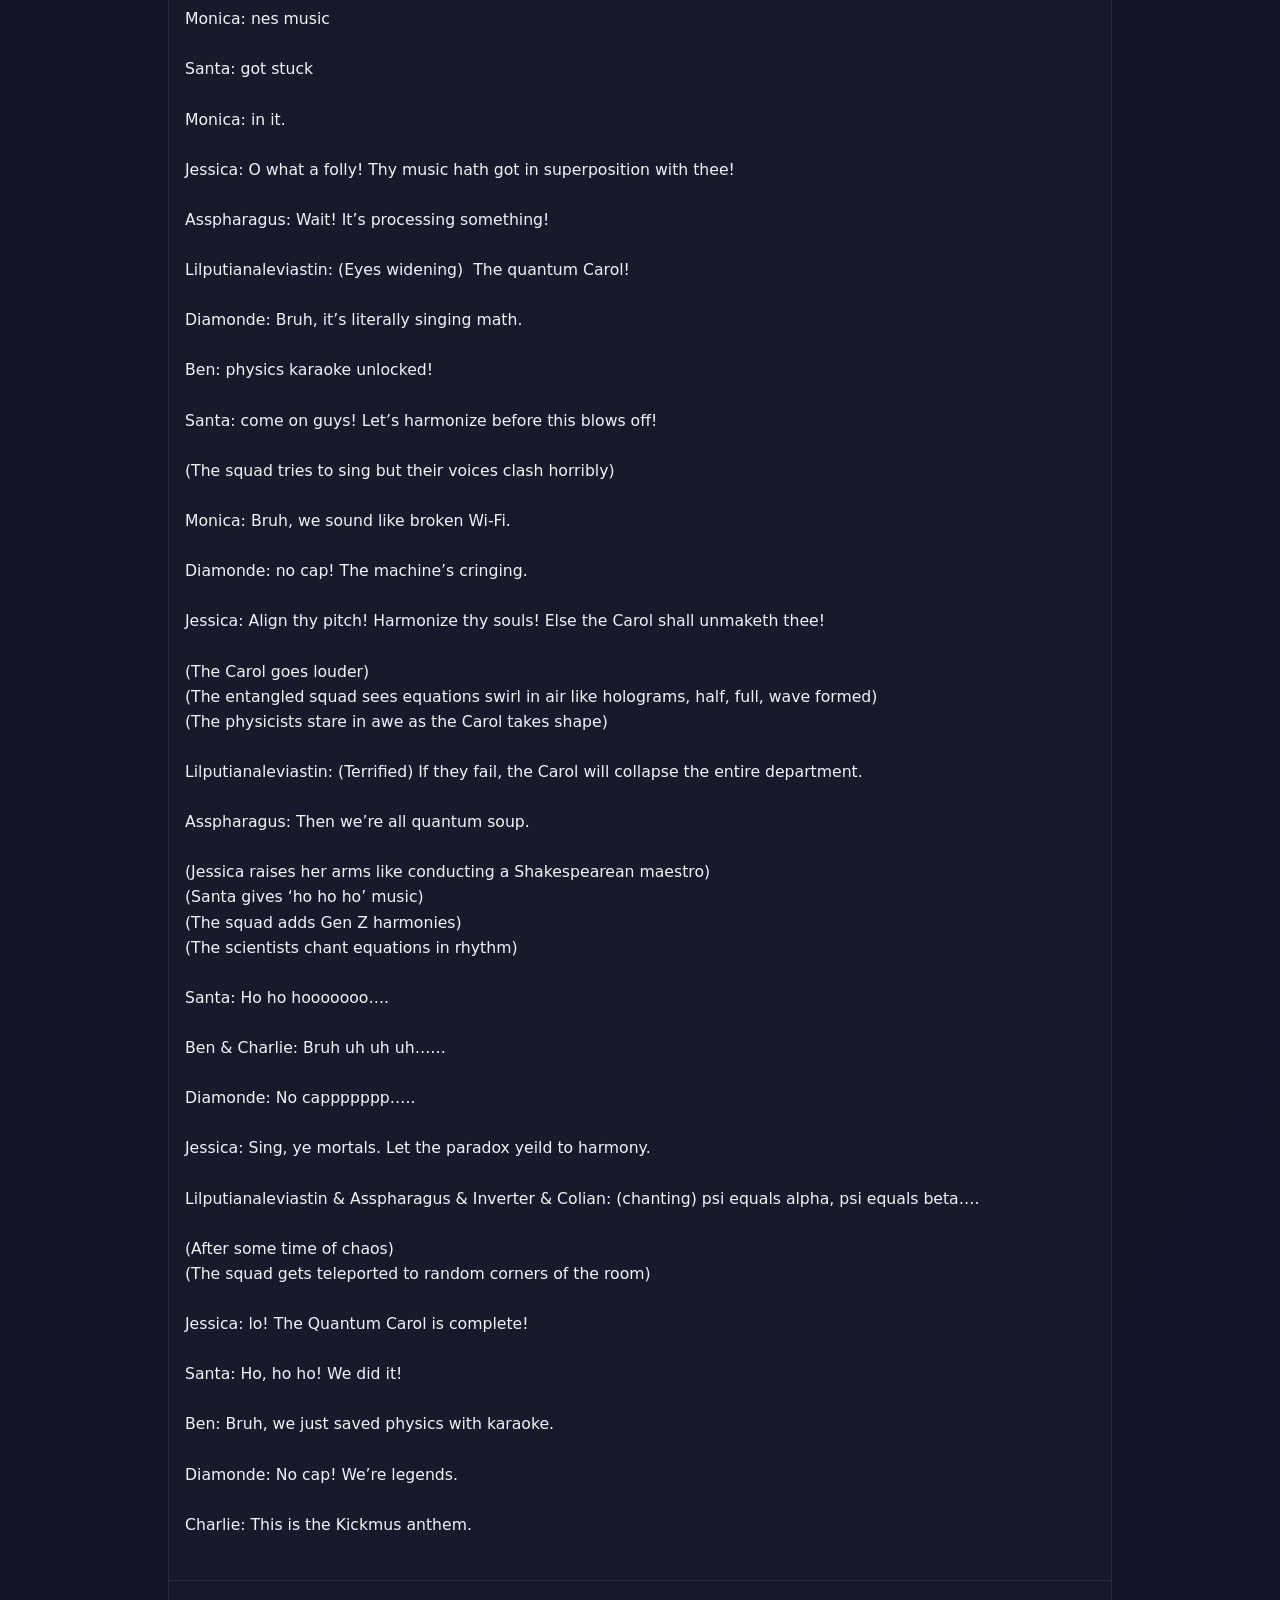
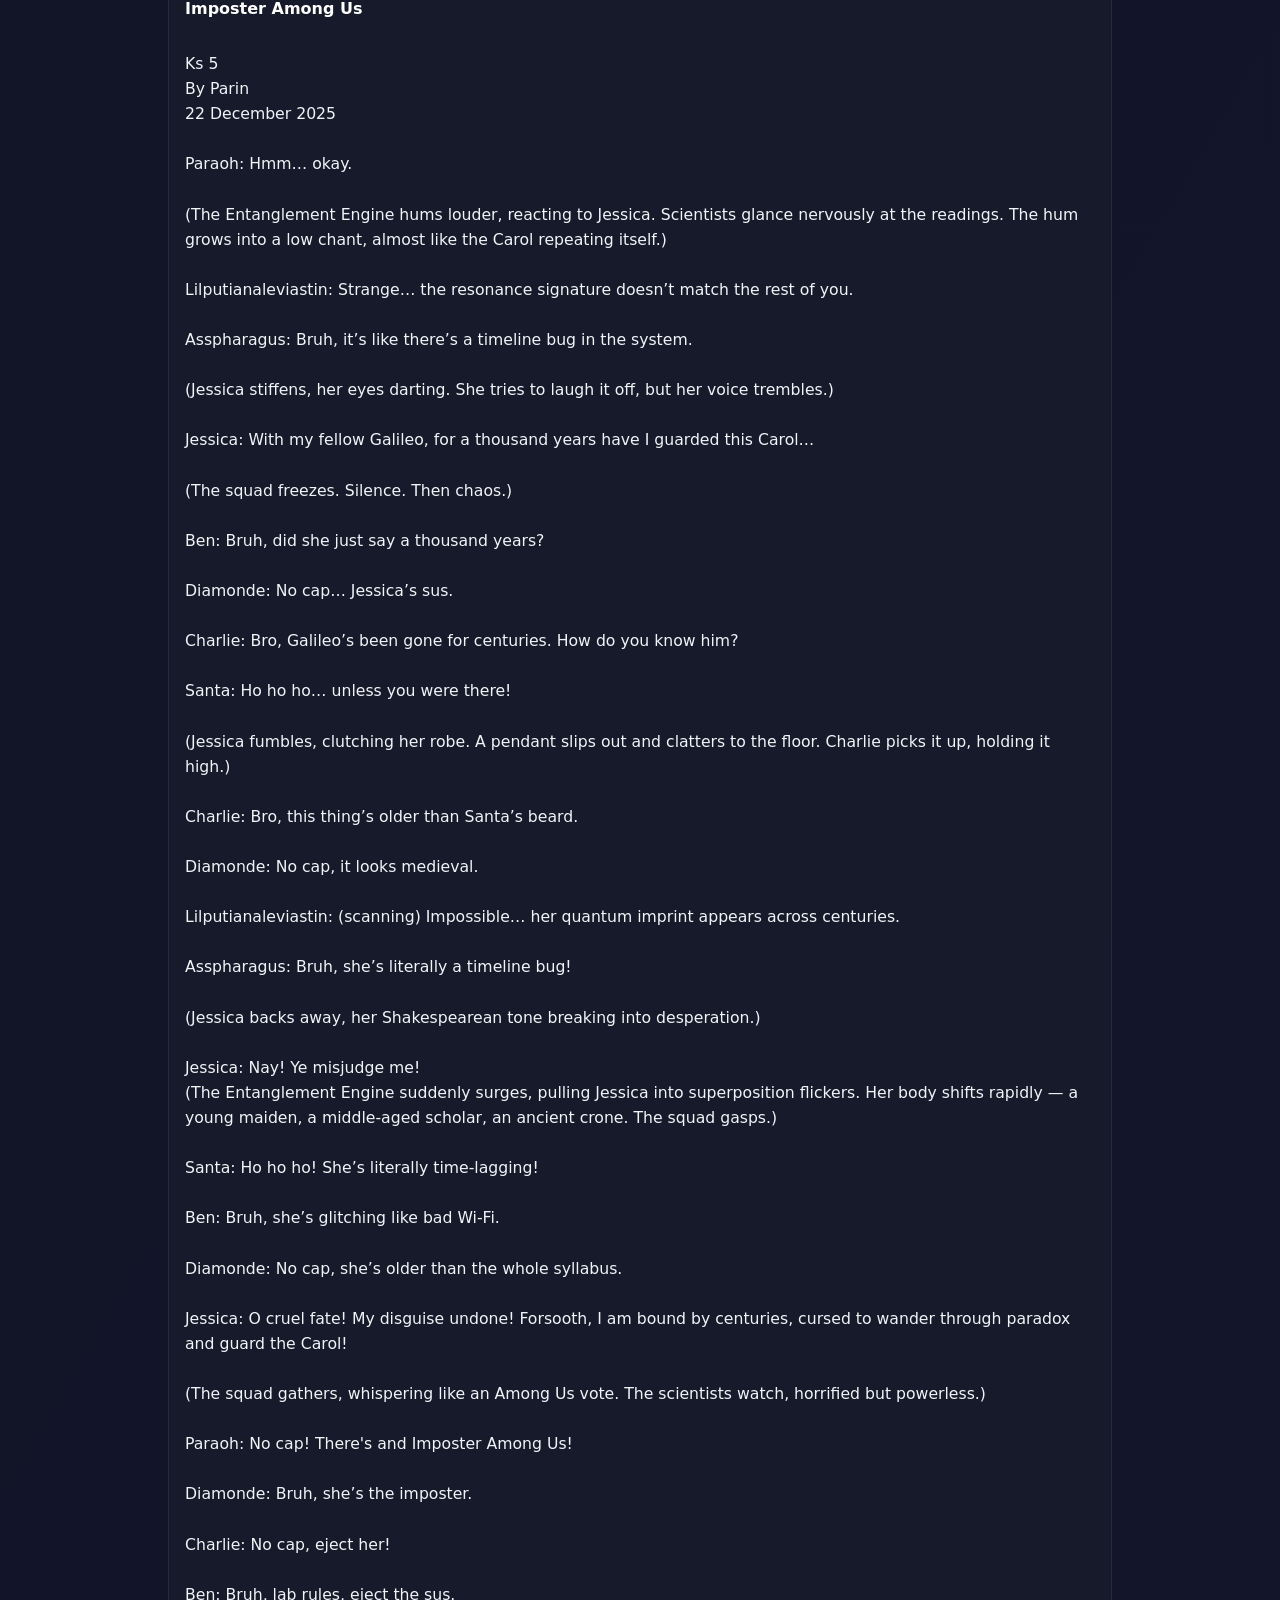
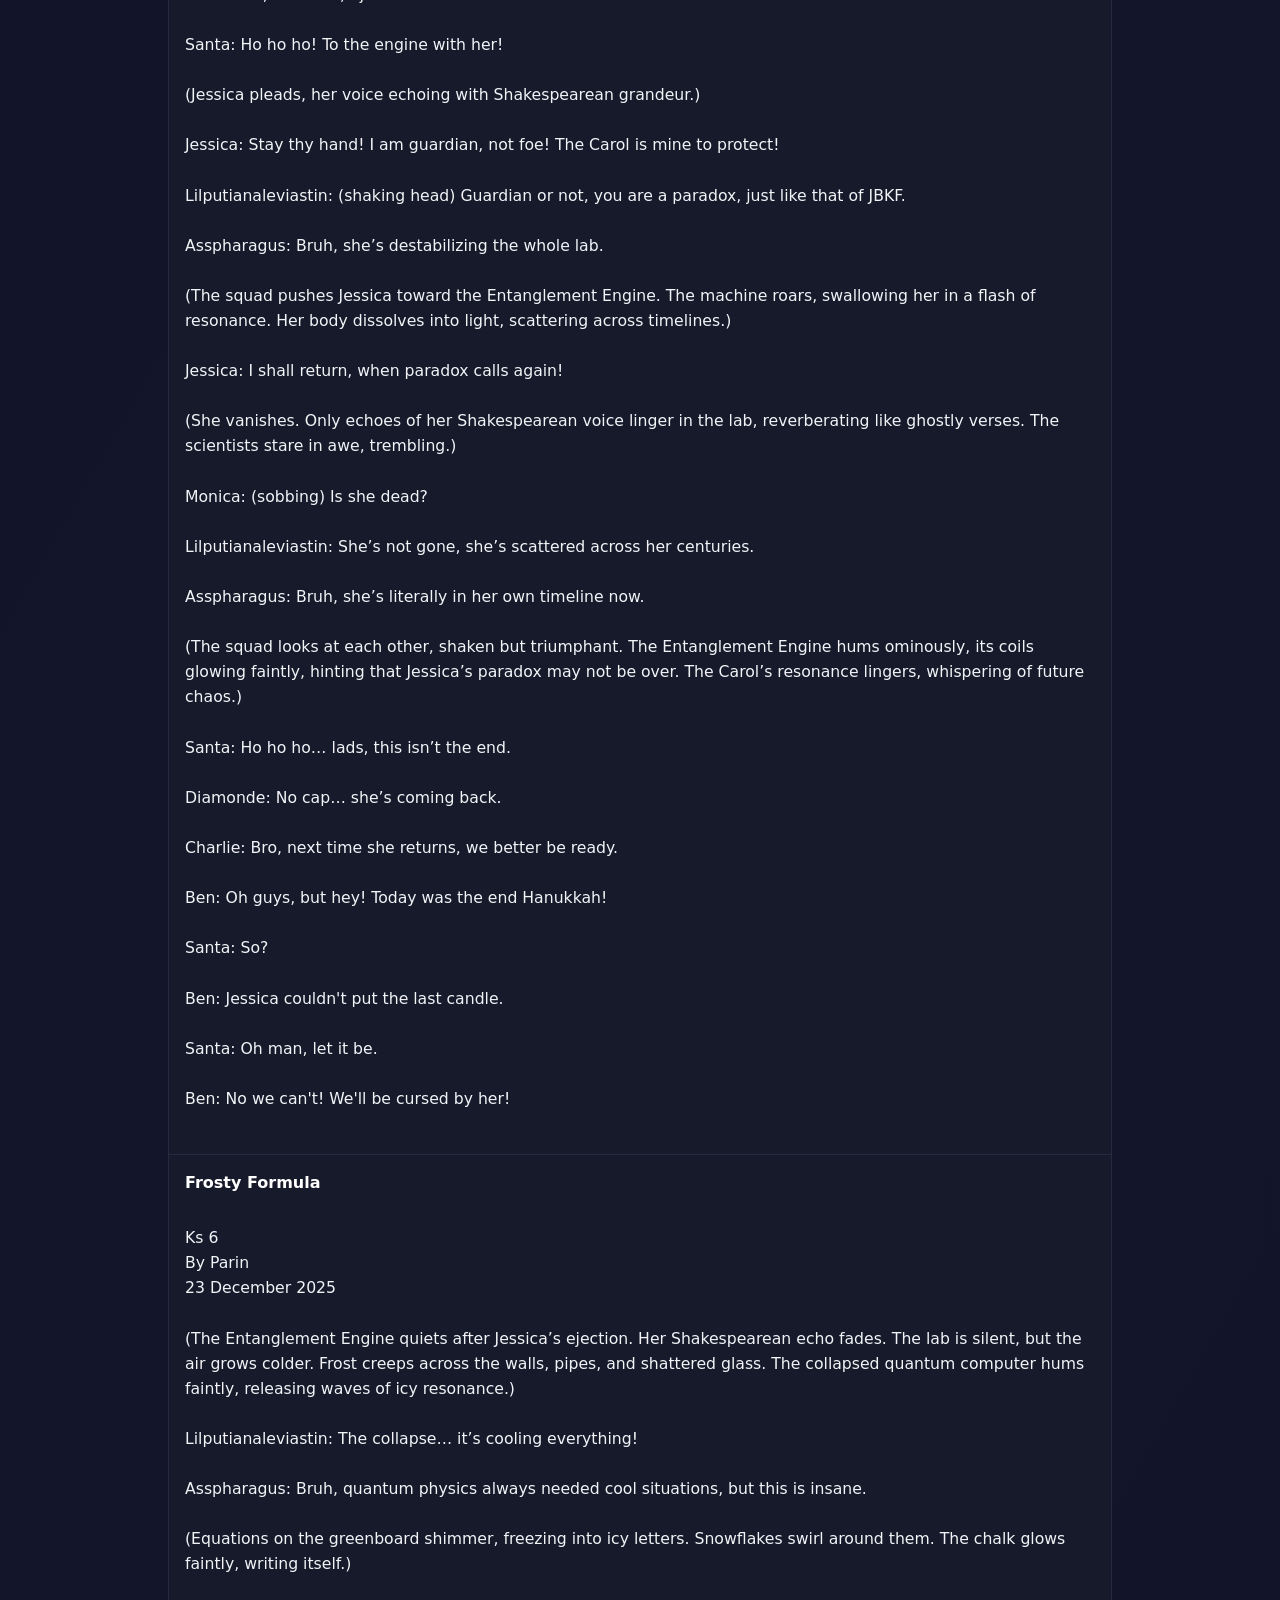
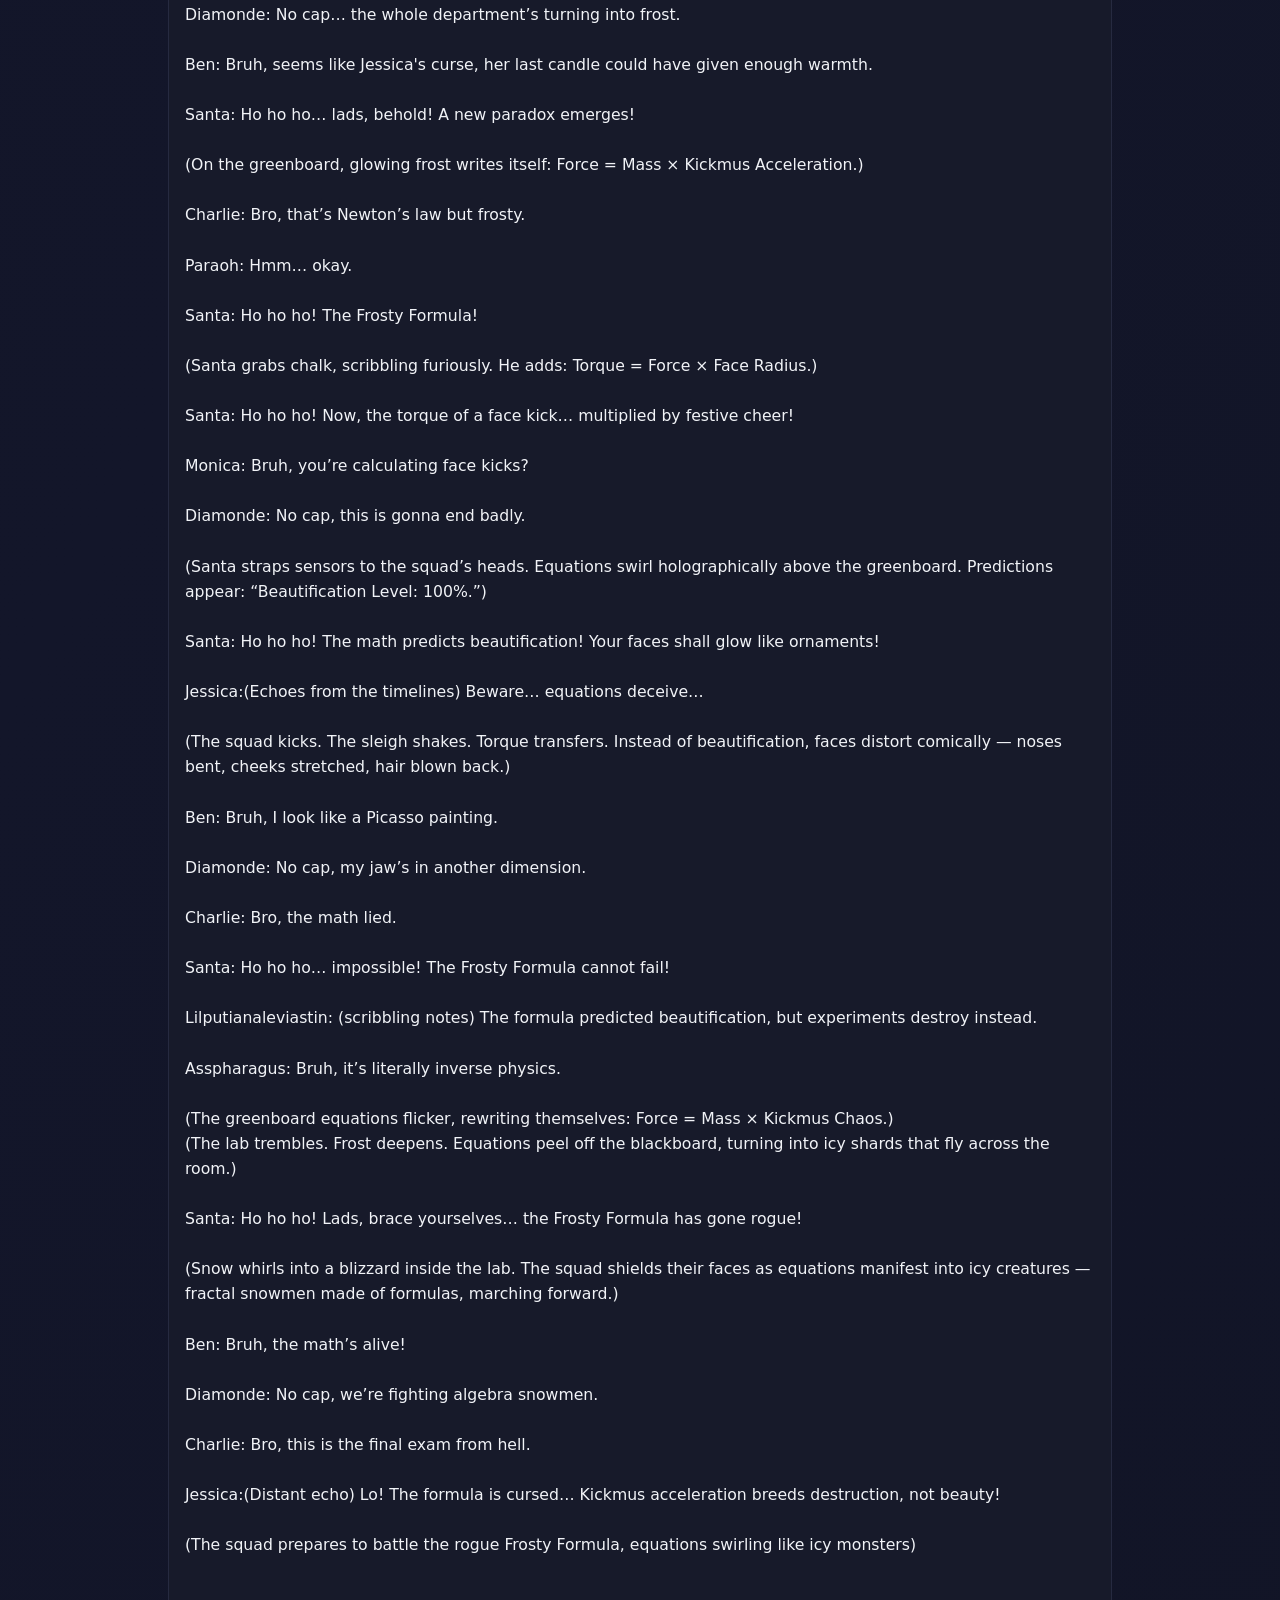
==== commit bcfcdb96: "Ks99 index.html" ====
--- a/index.html
+++ b/index.html
@@ -2080,13 +2080,24 @@
 By ...
 
 JBKF IS GIVING A GOLDEN OPPORTUNITY TO DRAFT THE GREAT 'KS 9 - KICKMUS SINGULARITY' FOR Y'ALL!
+          
 JBKF WILL RECEIVE MULTIPLE SAMPLES FROM A PERSON OR GROUP OF PEOPLE, THE MOST APPROPRIATE ONE WILL BE SELECTED AND PUBLISHED.
+          
 
 Hint: Read the previous chapters, analyse the way they're written and follow. Make it in continuation to Ks 9.
-Idea: All the concepts including- "Quantum Carol, Imposter Among Us, Frosty Formula, Kickmus Reactor, AI Carolbot" will merge in this chapter. All the characters will appear. Everyone will bid a farewell to the last JBKF series of the year. Finally the original JBKF paradox returnes i.e. "Santa kicks Monica's face because it's written", "It's written because Santa kicks Monica's face". The series concludes.
-
-Submit your entries at pshiknis@icloud.com and get yourself featured!
+          
+Directions: All the concepts including- "Quantum Carol, Imposter Among Us, Frosty Formula, Kickmus Reactor, AI Carolbot" will merge in this chapter. 
+All the characters will appear. 
+Everyone will bid a farewell to the last JBKF series of the year. 
+Finally the original JBKF paradox returnes i.e. "Santa kicks Monica's face because it's written", "It's written because Santa kicks Monica's face". 
+The series concludes.
+          
+
+Mail your entries at: pshiknis@icloud.com 
+and get yourself featured!
 Deadline: 20 January 2026
+
+Best Wishes!
         </div>
       </article>
     </section>
@@ -2174,3 +2185,4 @@
 
 
 
+
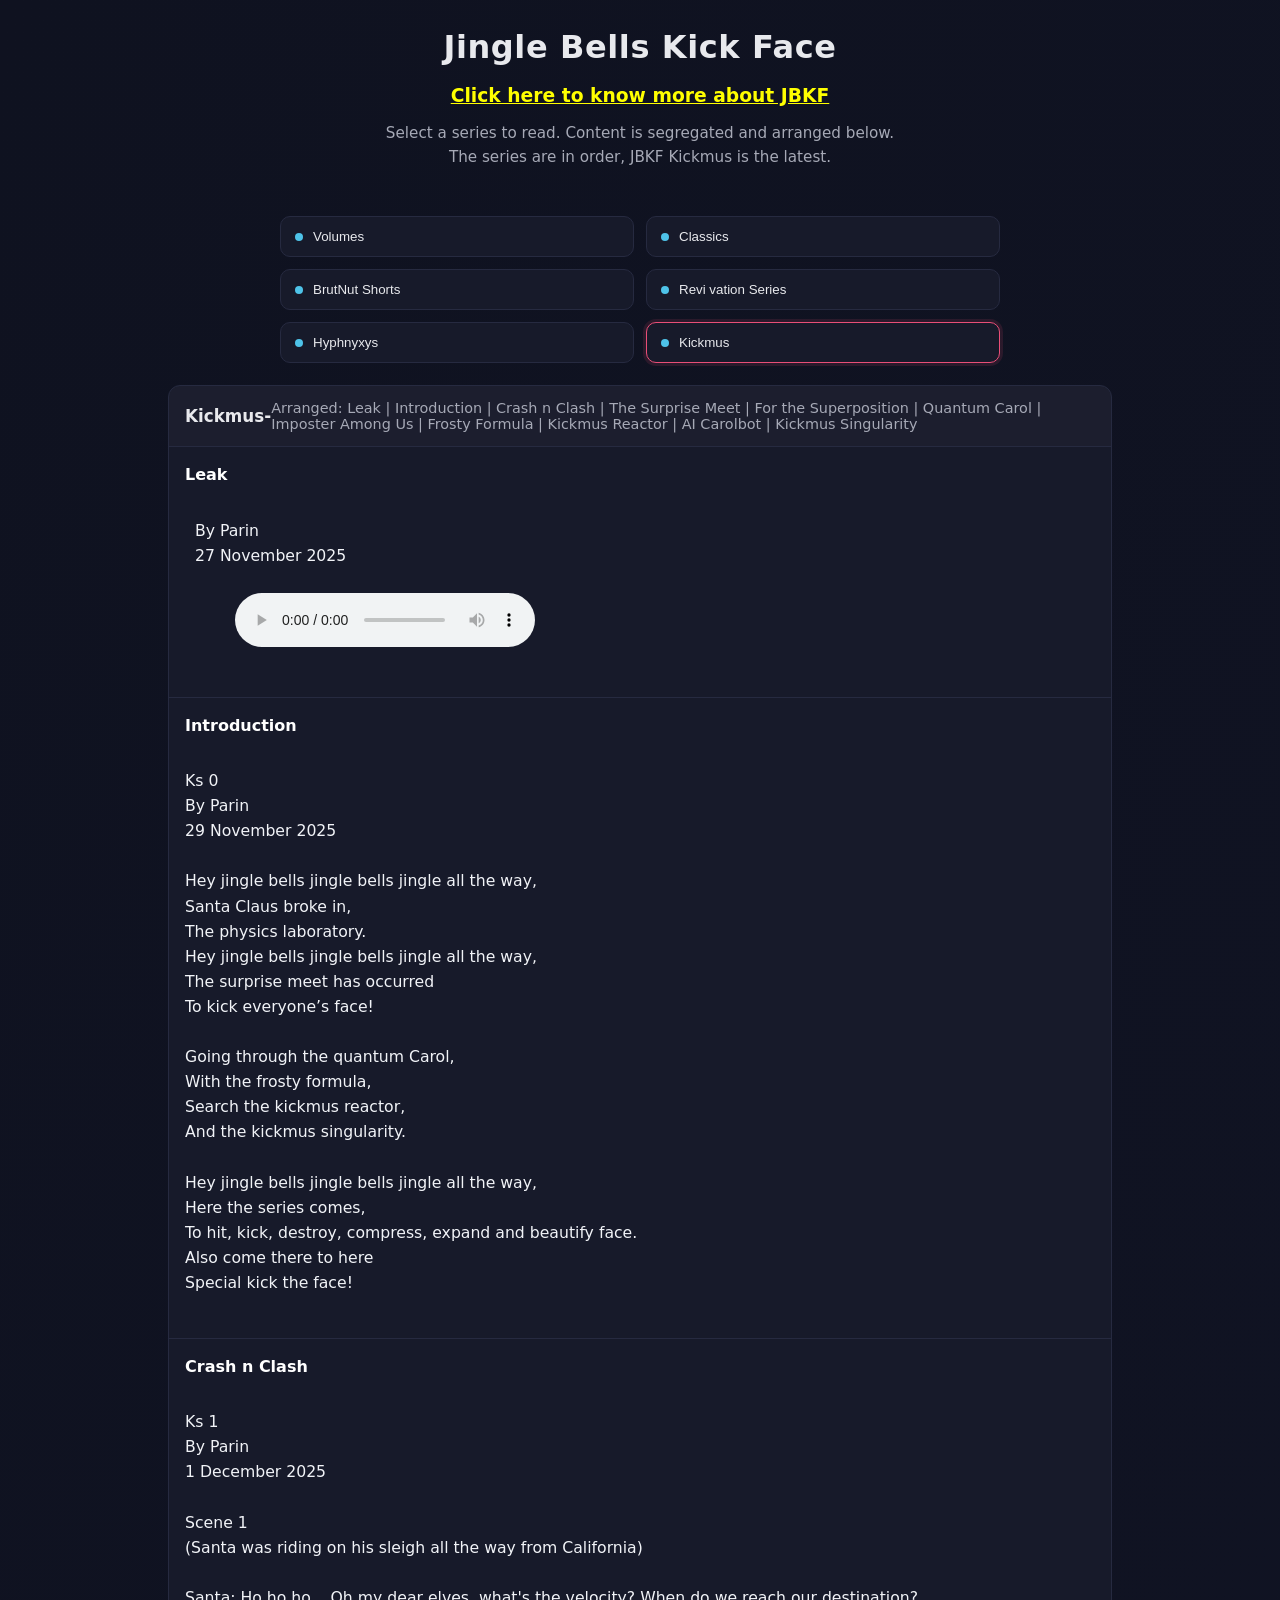
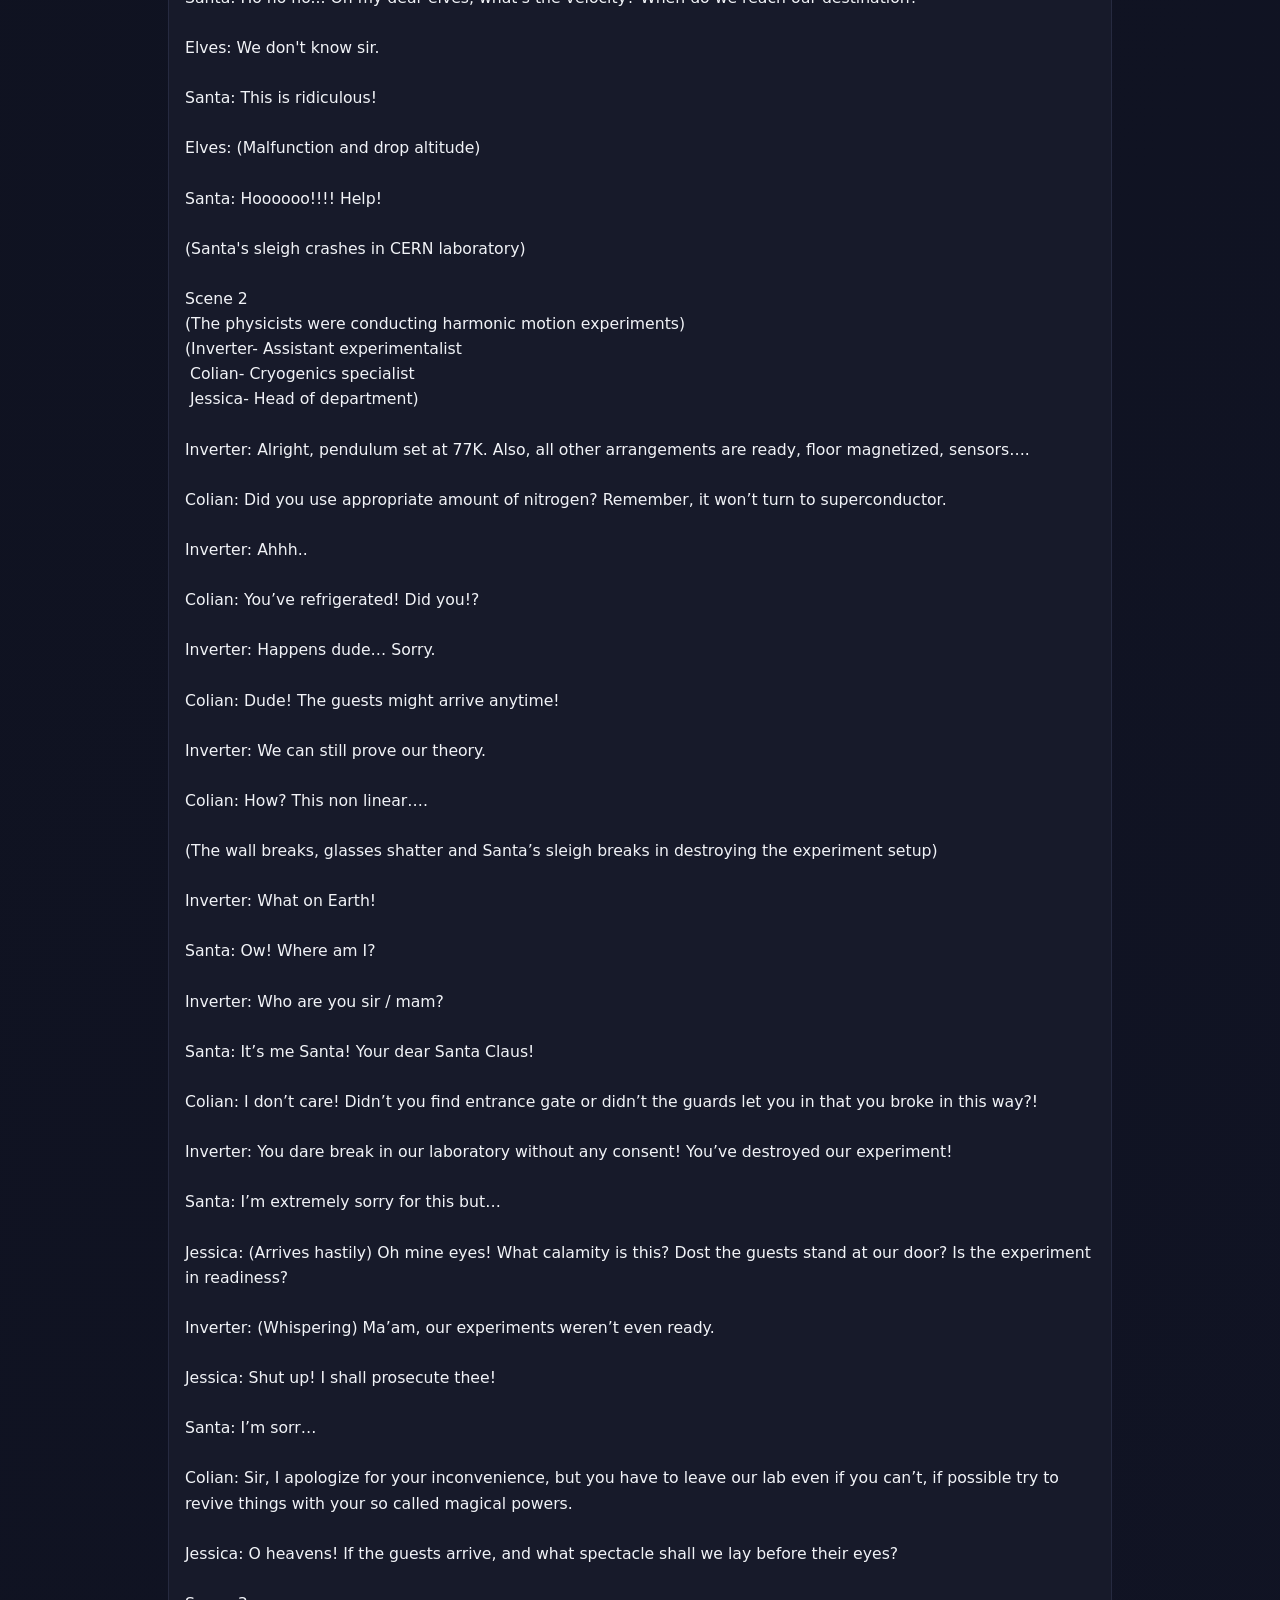
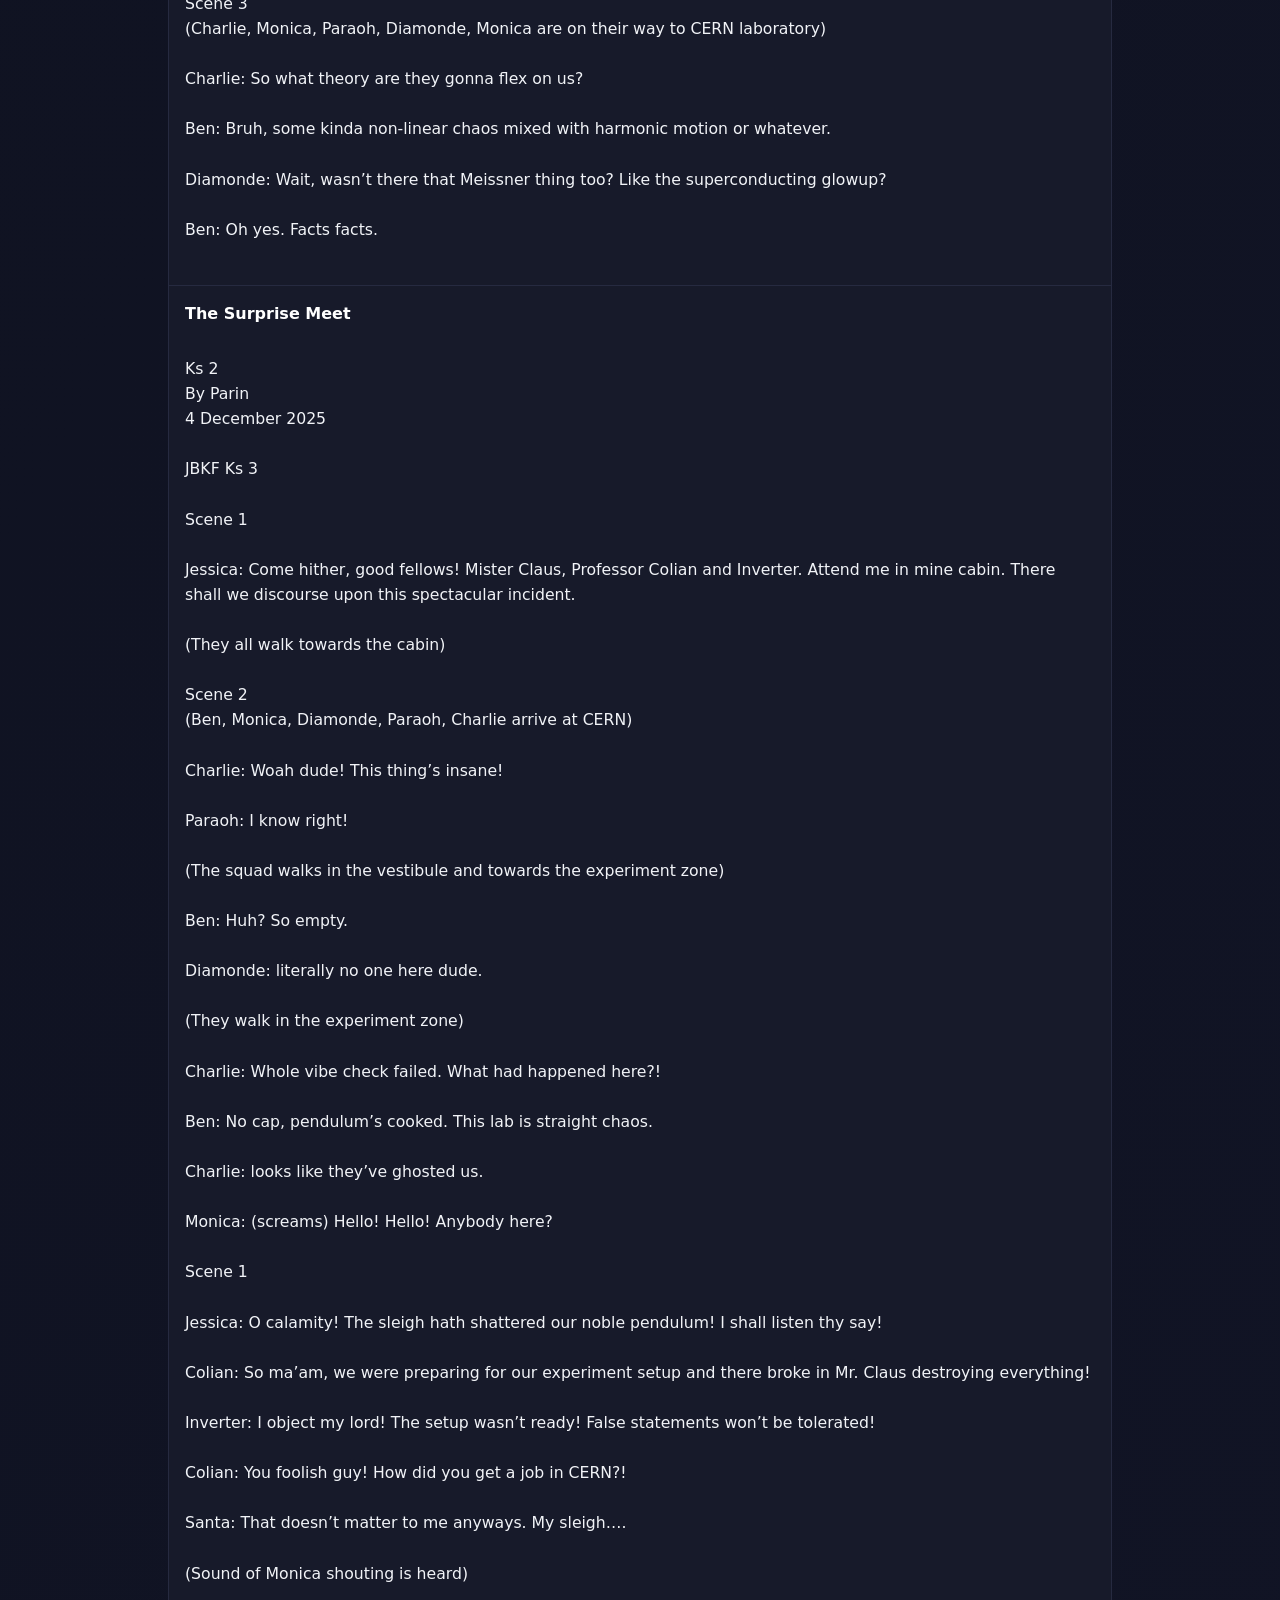
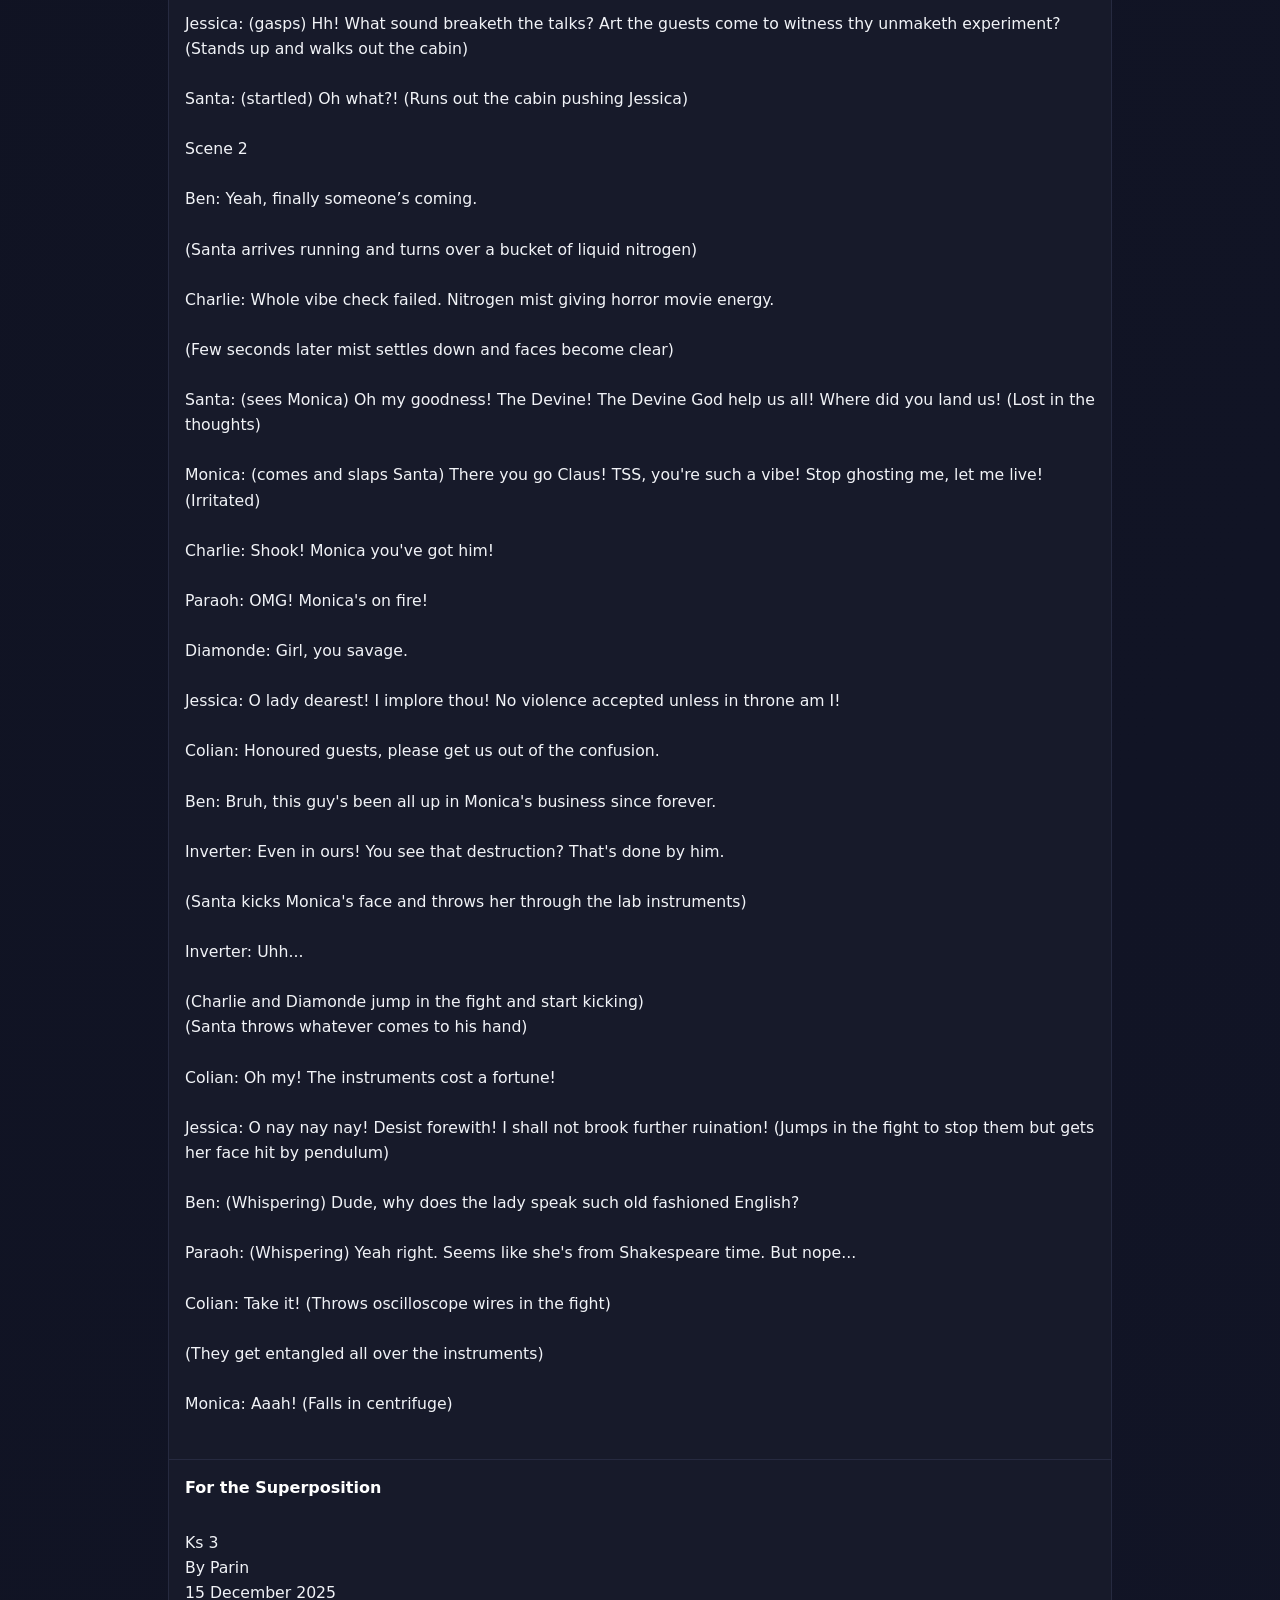
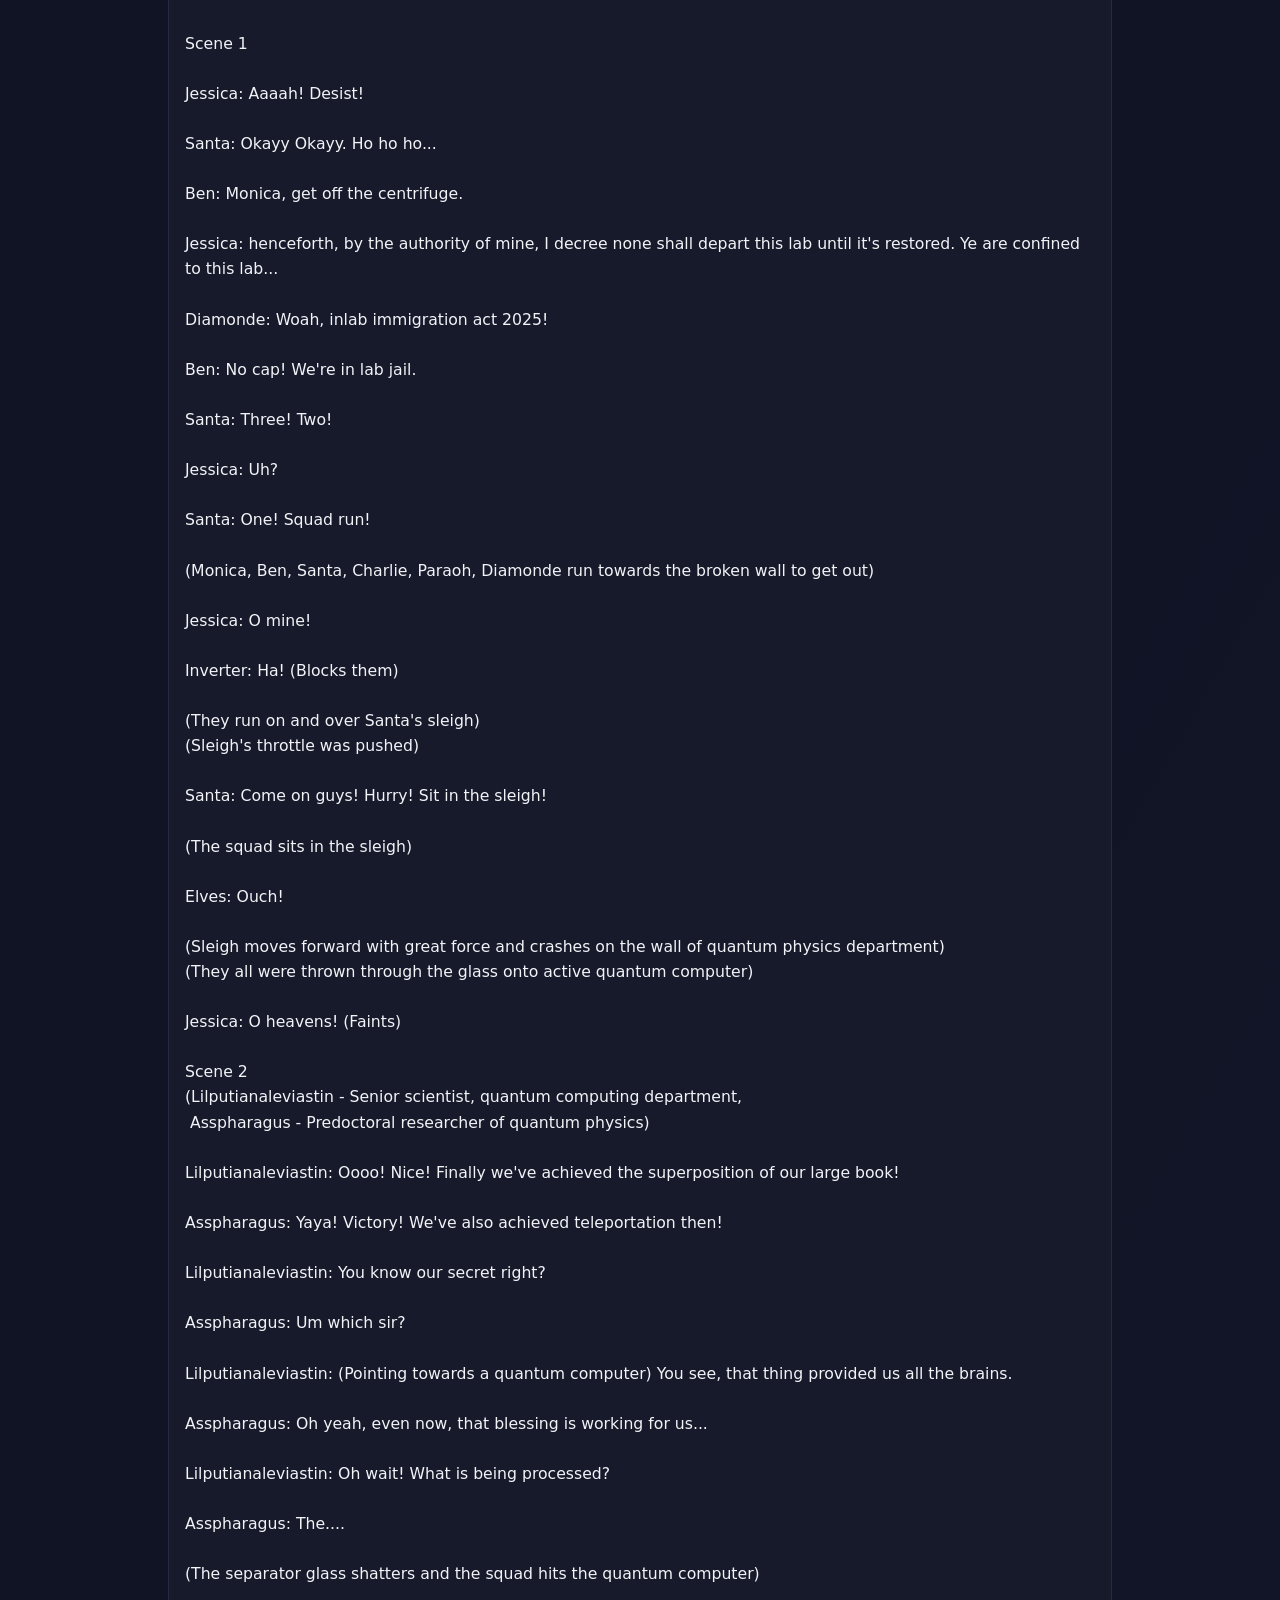
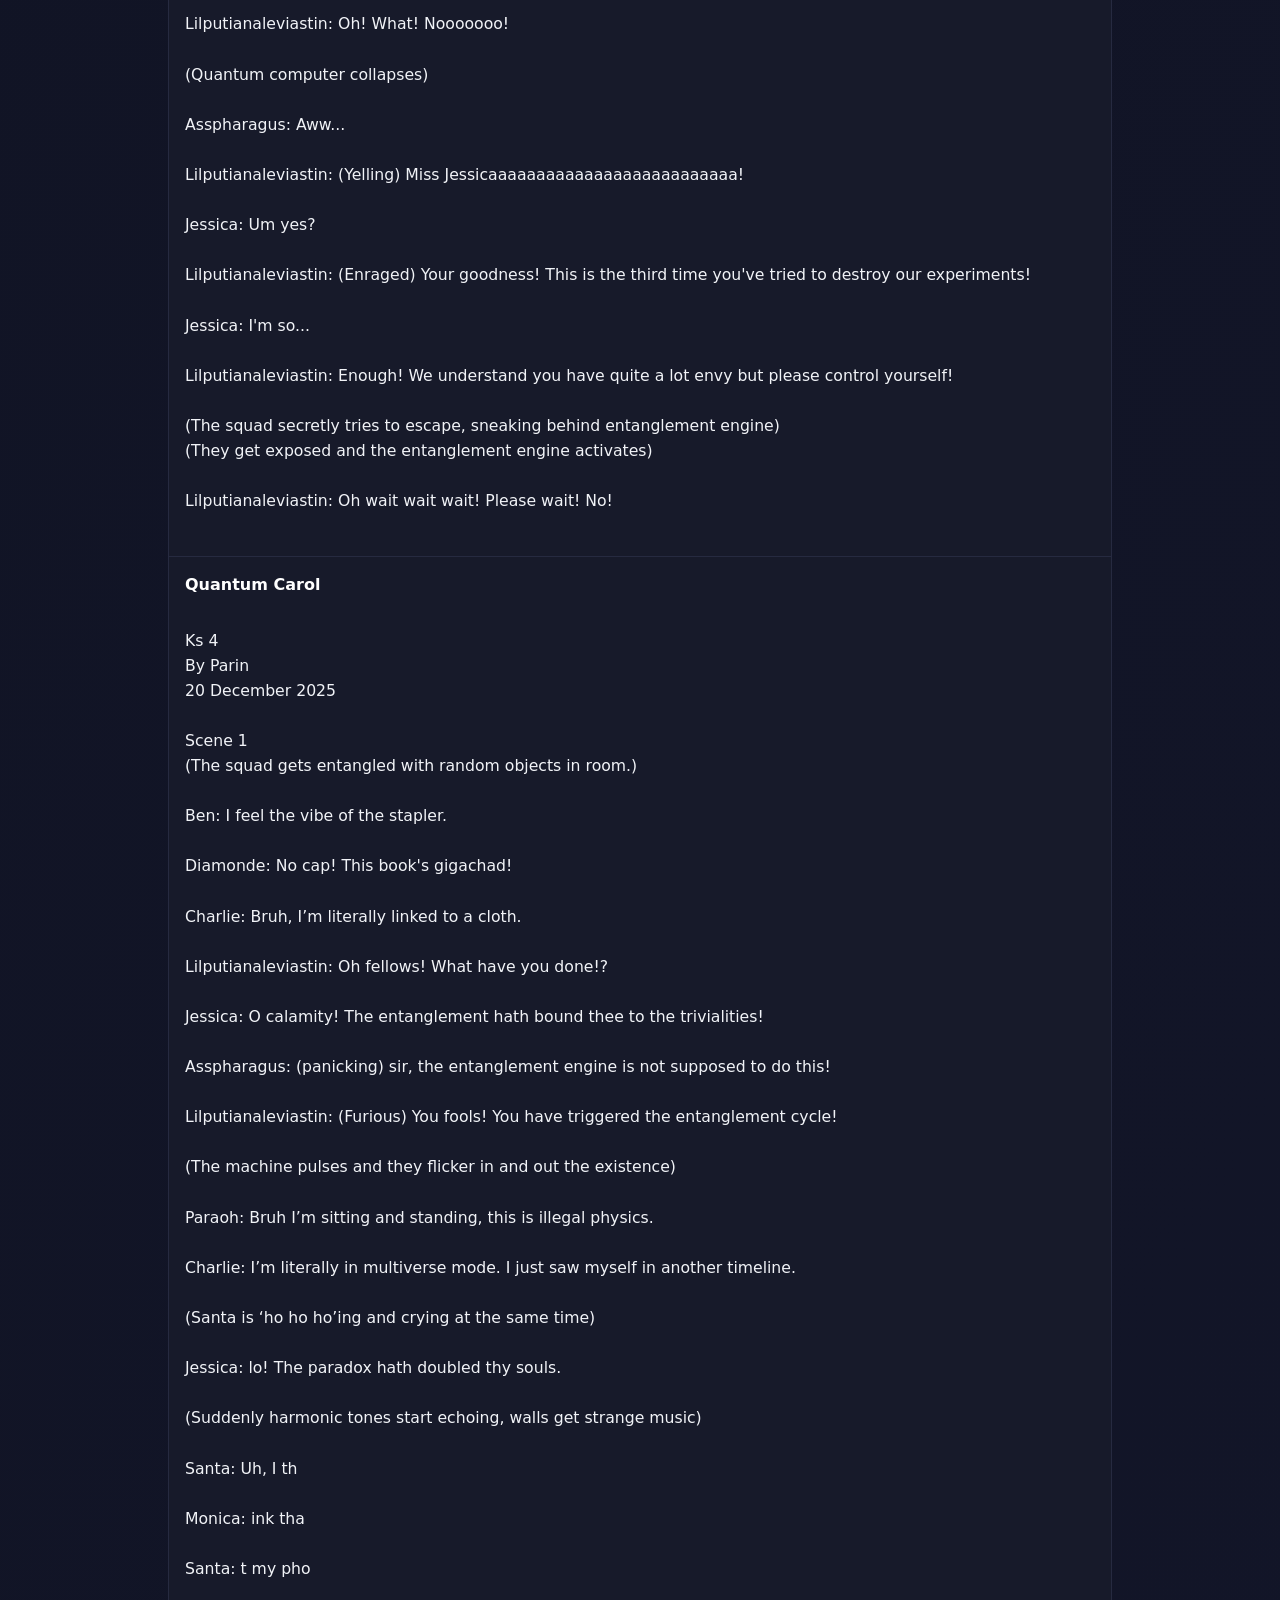
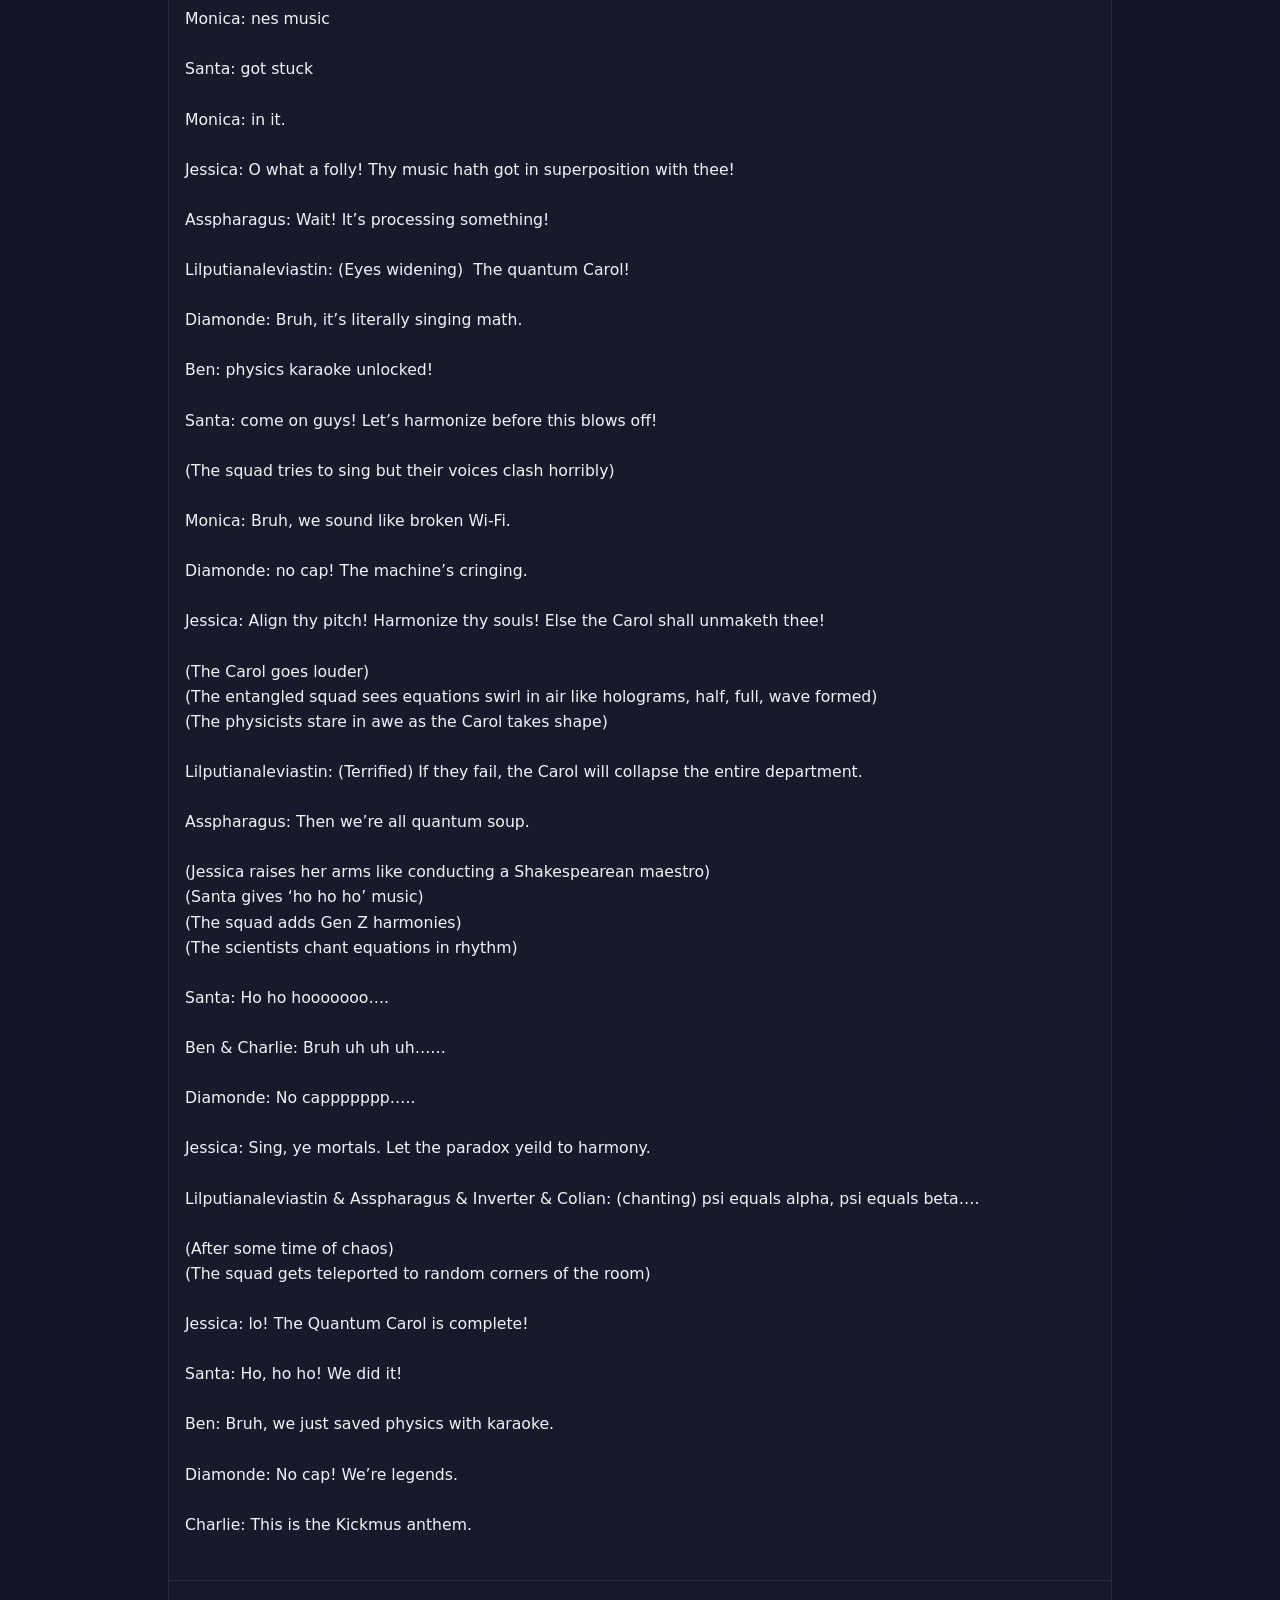
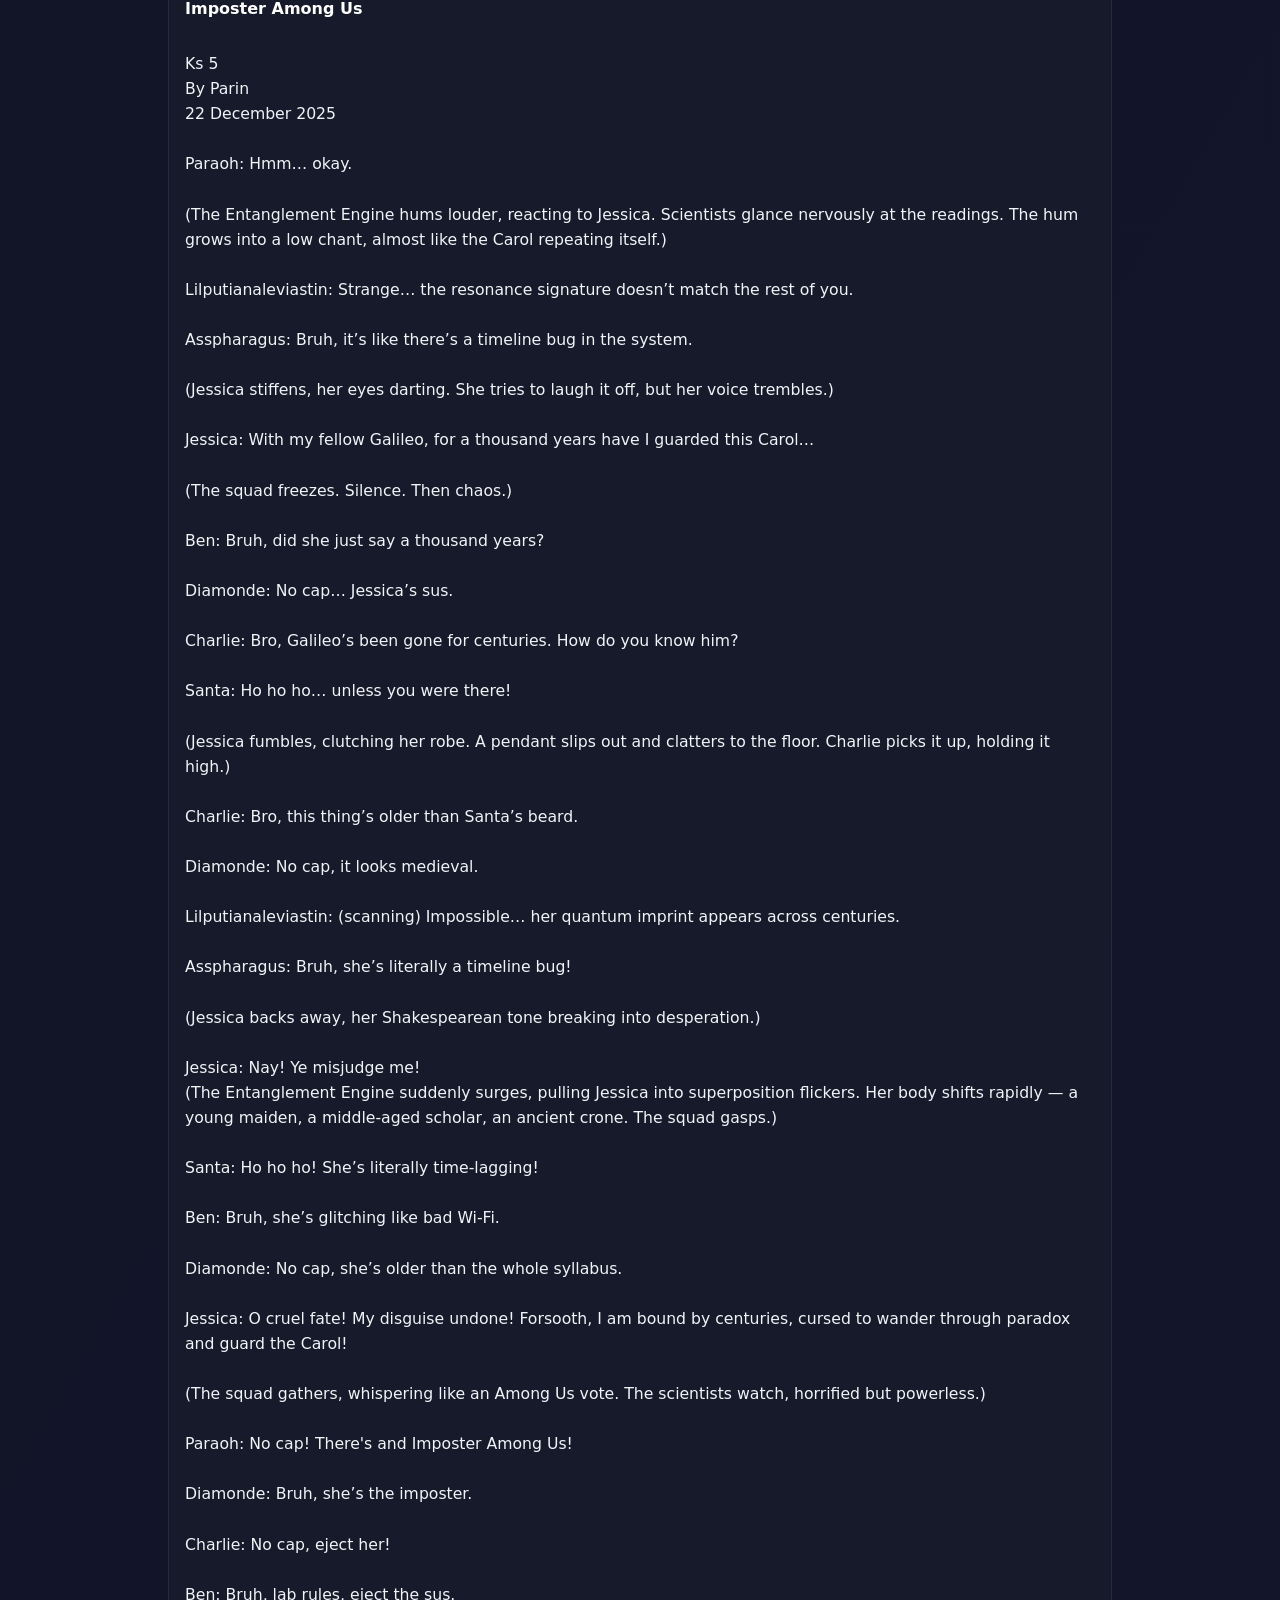
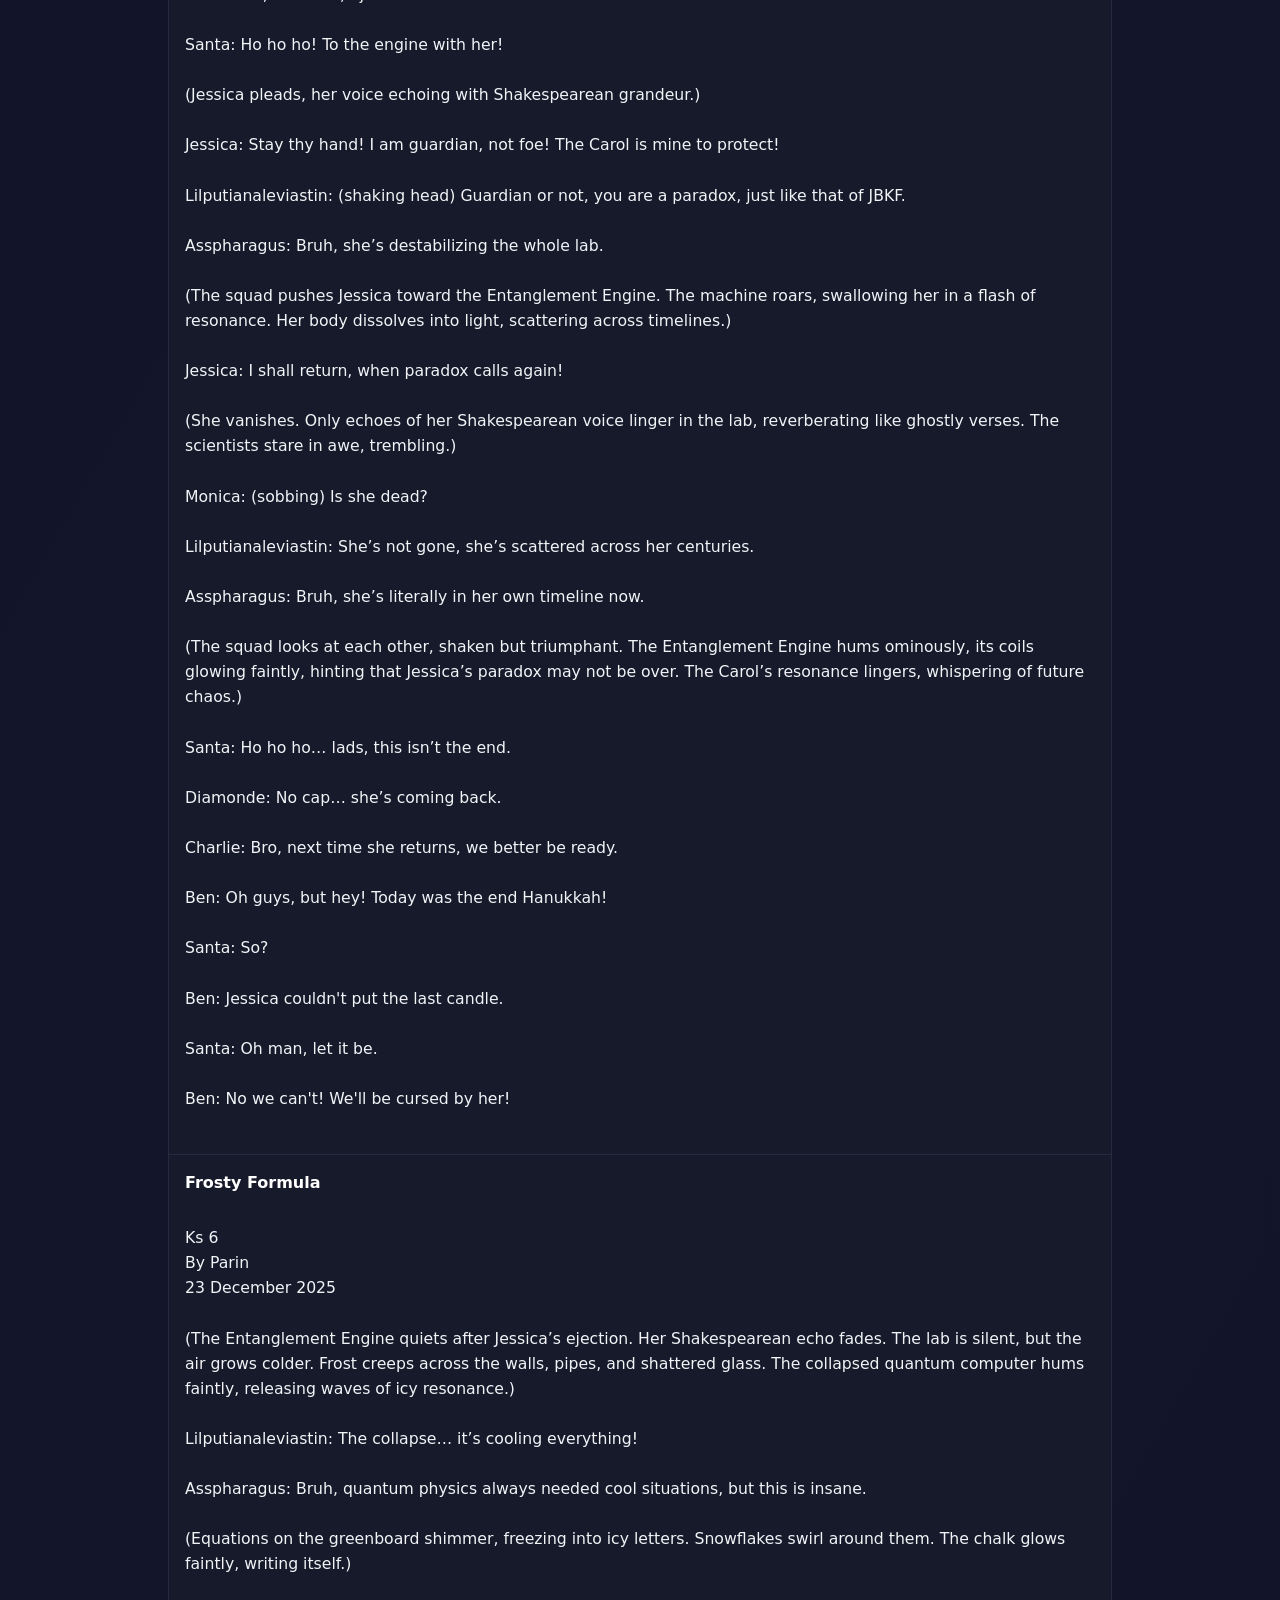
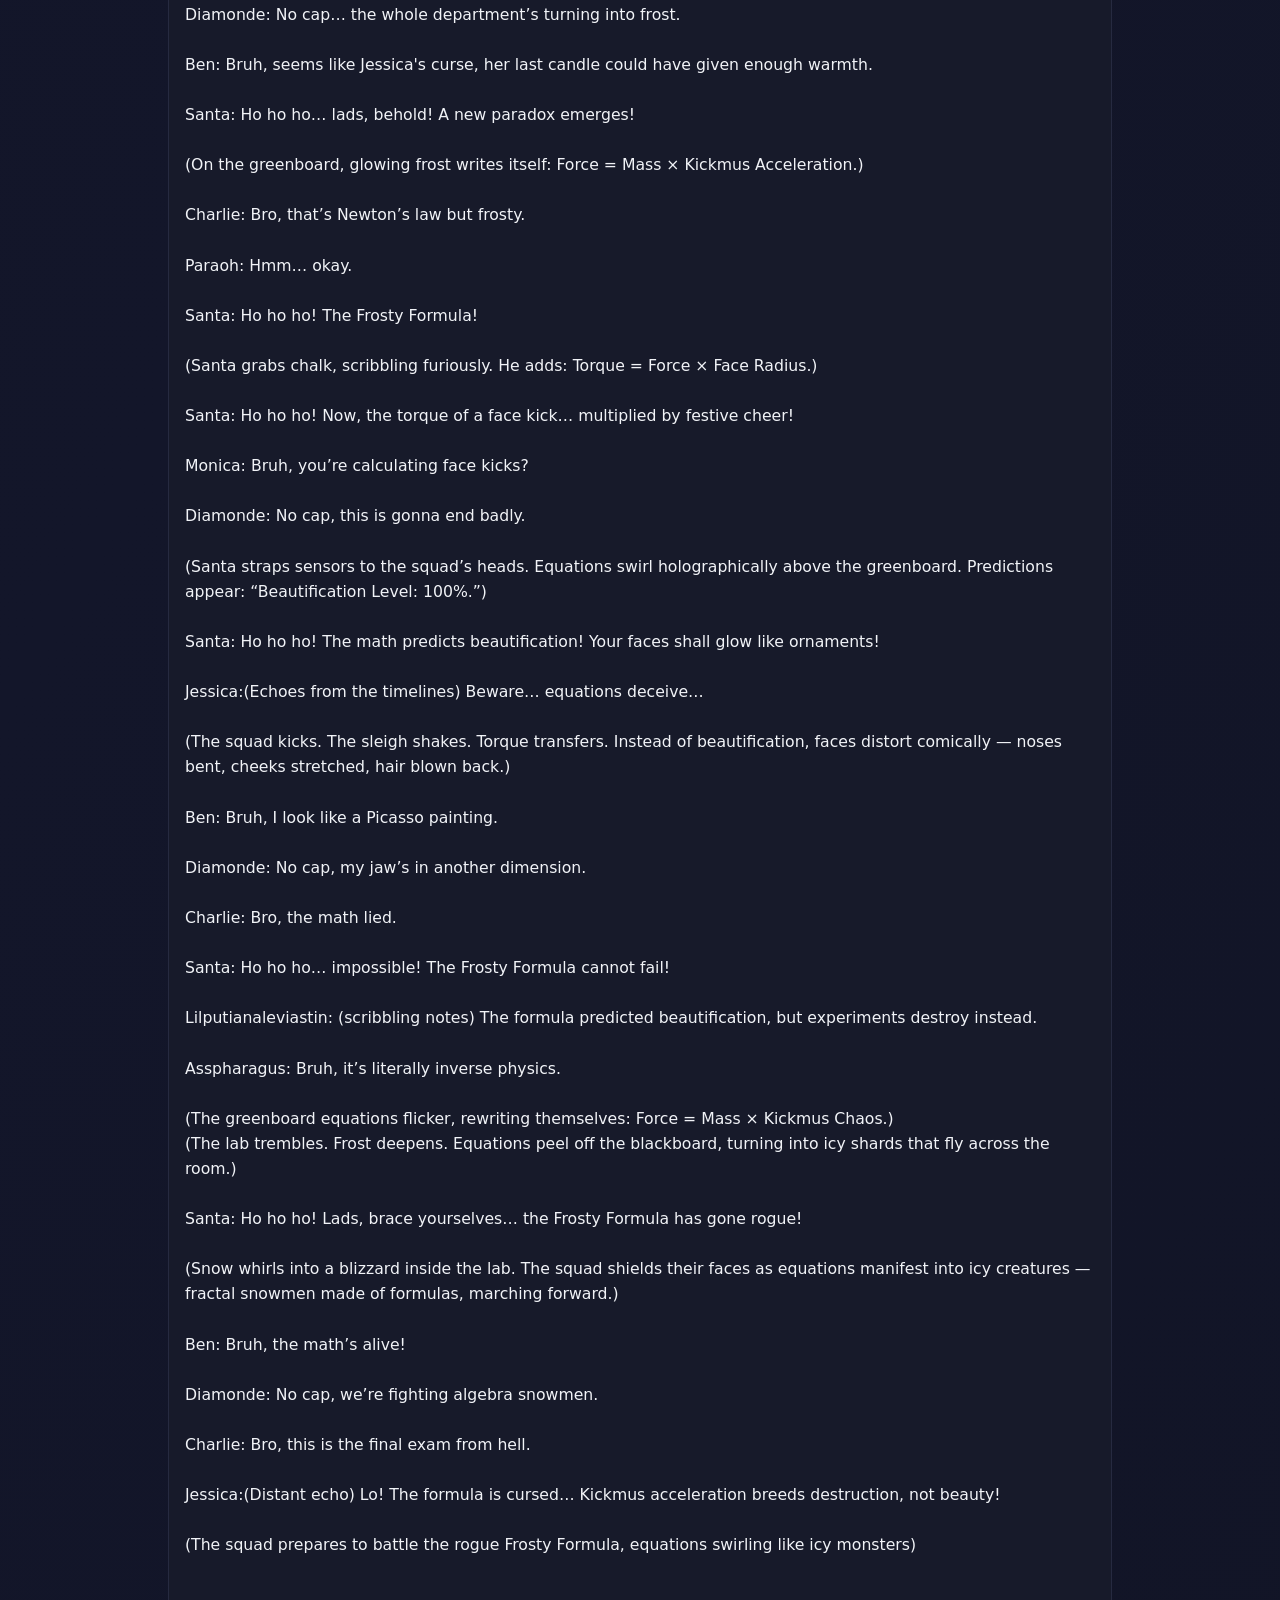
==== commit d1cafe62: "Links index.html" ====
--- a/index.html
+++ b/index.html
@@ -62,6 +62,13 @@
       .container{padding:0 12px}
       header h1{font-size:1.7rem}
     }
+    a:link,
+    a:visited,
+    a:hover,
+    a:active {
+      color: yellow;
+}
+
   </style>
 </head>
 <body>
@@ -2186,3 +2193,4 @@
 
 
 
+
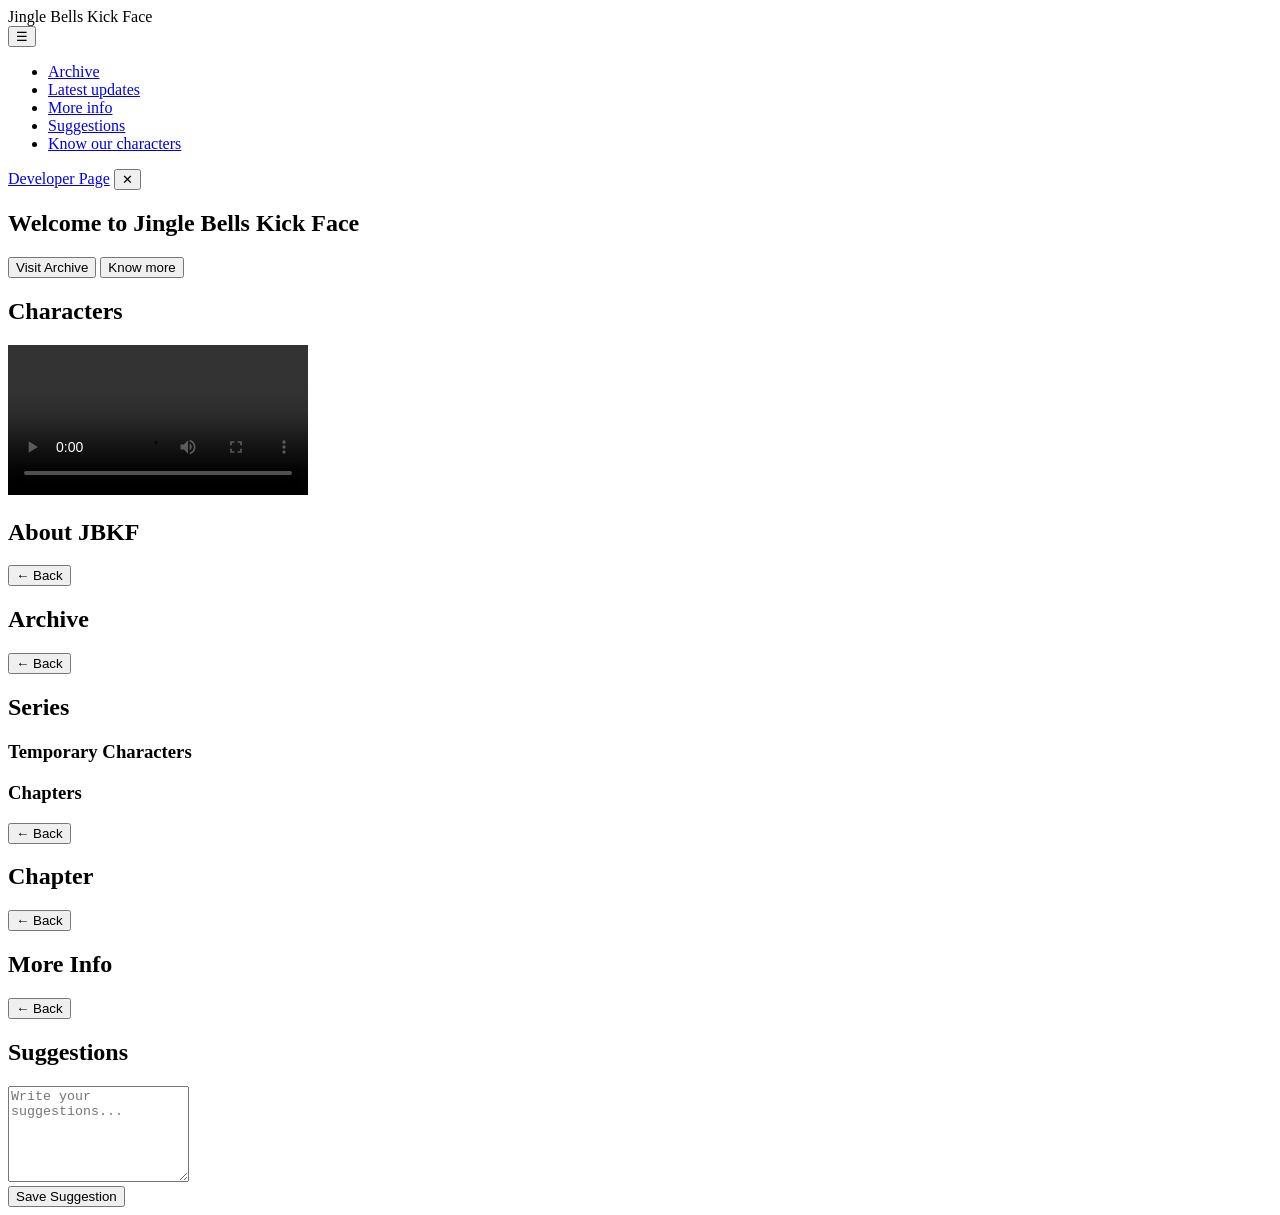
==== commit 48dcb963: "Create initial index.html for Jingle Bells Kick Face Initial HTML structure for Jingle Bells Kick Fa" ====
--- a/index.html
+++ b/index.html
@@ -1,2196 +1,125 @@
-<!DOCTYPE html>
-<html lang="en">
-<head>
-  <meta charset="utf-8" />
-  <meta name="viewport" content="width=device-width,initial-scale=1" />
-  <title>Jingle Bells Kick Face — Archive</title>
-  <style>
-    :root{
-      --bg:#0f1220;
-      --panel:#171a2a;
-      --accent:#e94e77;
-      --accent2:#4ec3e9;
-      --text:#e8e9ed;
-      --muted:#a6a9b6;
-      --border:#262a40;
-    }
-    *{box-sizing:border-box}
-    body{
-      margin:0;
-      font-family:system-ui, -apple-system, "Segoe UI", Roboto, "Helvetica Neue", Arial;
-      background:linear-gradient(120deg,#0f1220 0%,#13162a 60%,#0f1220 100%);
-      color:var(--text);
-      -webkit-font-smoothing:antialiased;
-      -moz-osx-font-smoothing:grayscale;
-    }
-    header{padding:28px 18px;text-align:center}
-    header h1{margin:0;font-size:2rem;letter-spacing:0.6px}
-    header p{margin:6px 0 0;color:var(--muted);font-size:.95rem}
-    .container{max-width:980px;margin:22px auto;padding:0 18px 48px}
-    .series-select{
-      display:grid;
-      grid-template-columns:repeat(2,minmax(180px,1fr));
-      gap:12px;
-      margin:18px auto 22px;
-      max-width:720px;
-    }
-    .series-btn{
-      background:var(--panel);
-      border:1px solid var(--border);
-      color:var(--text);
-      padding:12px 14px;
-      border-radius:10px;
-      cursor:pointer;
-      text-align:left;
-      transition:all .16s ease;
-      display:flex;align-items:center;gap:10px;
-    }
-    .series-btn:hover{border-color:var(--accent2);transform:translateY(-2px)}
-    .series-btn.active{border-color:var(--accent);box-shadow:0 0 0 3px rgba(233,78,119,0.12)}
-    .dot{width:8px;height:8px;border-radius:50%;background:var(--accent2)}
-    .content{background:var(--panel);border:1px solid var(--border);border-radius:12px;overflow:hidden}
-    .series-header{display:flex;justify-content:space-between;align-items:center;padding:14px 16px;border-bottom:1px solid var(--border);background:rgba(255,255,255,0.02)}
-    .series-title{font-weight:700;font-size:1.05rem}
-    .meta{color:var(--muted);font-size:.9rem}
-    .entry{padding:18px 16px;border-top:1px solid var(--border)}
-    .entry:first-of-type{border-top:none}
-    .entry h3{margin:0 0 8px;font-size:1rem;color:#fff}
-    .poem{white-space:pre-wrap;line-height:1.6;font-size:.98rem;color:#f1f3f7}
-    .footer{text-align:center;margin-top:20px;color:var(--muted);font-size:.85rem}
-    @media (max-width:640px){
-      .series-select{grid-template-columns:1fr}
-      .container{padding:0 12px}
-      header h1{font-size:1.7rem}
-    }
-    a:link,
-    a:visited,
-    a:hover,
-    a:active {
-      color: yellow;
-}
-
-  </style>
-</head>
-<body>
-  <header>
-    <h1>Jingle Bells Kick Face</h1>
-    <h3><a href="https://visevt2019.github.io/JBKF-Info/">Click here to know more about JBKF</a></h3>
-    <p>Select a series to read. Content is segregated and arranged below.</p>
-    <p>The series are in order, JBKF Kickmus is the latest.</p>
-  </header>
-
-  <div class="container">
-    <div class="series-select" role="tablist" aria-label="Series selector">
-      <button class="series-btn active" data-series="volumes" role="tab" aria-selected="true" aria-controls="series-volumes"><span class="dot"></span> Volumes</button>
-      <button class="series-btn" data-series="classics" role="tab" aria-selected="false" aria-controls="series-classics"><span class="dot"></span> Classics</button>
-      <button class="series-btn" data-series="brutnut" role="tab" aria-selected="false" aria-controls="series-brutnut"><span class="dot"></span> BrutNut Shorts</button>
-      <button class="series-btn" data-series="revivation" role="tab" aria-selected="false" aria-controls="series-revivation"><span class="dot"></span> Revi vation Series</button>
-      <button class="series-btn" data-series="hyphnyxys" role="tab" aria-selected="false" aria-controls="series-hyphnyxys"><span class="dot"></span> Hyphnyxys</button>
-      <button class="series-btn" data-series="kickmus" role="tab" aria-selected="false" aria-controls="series-kickmus"><span class="dot"></span> Kickmus</button>
-    </div>
-
-    <!-- Volumes -->
-    <section id="series-volumes" class="content" role="tabpanel" aria-labelledby="Volumes">
-      <div class="series-header">
-        <div class="series-title">Volumes</div>
-        <div class="meta">Arranged: V1, V2 (Parts 1–4), V3, V4, V5, V6</div>
-      </div>
-
-      <article class="entry">
-        <h3>V1</h3>
-        <div class="poem">
-By Parin
-20 August 2023
-          
-Jingle bells, jingle bells, jingle all the way;
-Santa Claus is coming;
-To kick Monica’s face.
-Hey, jingle bells jingle bells, jingle all the way;
-But Santa Claus got;
-Kicked on his face.
-
-Santa Claus was angry, he went home;
-He returned and Monica;
-Made him fall on his face.
-Santa Claus was sad, he went home;
-He never returned and;
-Tied His magical shoe lace.
-Hey, jingle bells, jingle bells, jingle all the way;
-
-Then everyone kicked;
-Monica out of her home.
-Hey, jingle bells, jingle bells, jingle all the way;
-Monica went to Santa’s home
-Then Santa jumped
-From the roof on her face.
-
-Monica was angry, she got up;
-And gave two tight slaps on his face.
-Santa Claus was red, he got up
-And kidnapped Monica inside his home.
-Hey, jingle bells, jingle bells, jingle all the way;
-From here the great story started!
-
-
-          <audio controls> <source src="Jbkf.mp3" type="audio/mp3"> Your browser does not support the audio element. </audio>
-        </div>
-      </article>
-
-      
-      <article class="entry">
-        <h3>V2 Part 1</h3>
-        <div class="poem">
-By Aaroh
-5 October 2023
-
-Somewhere in the North Pole...
-
-Paraoh:-Come on Monica, let's ask Santa about the Poem he meant about.
-
-Monica:-Alright let's go...
-
-Hark the heralds, the angels sing! tralalalalalalala. Glory to the new born king! tralalalalalalalala
-Kick Paraoh in the face, Monica doesn't tie her lace. Hark the heralds, the angels sing! To Kick them all in the face!
-
-Some fast-forward later..
-
-Santa:-I can't tell you about the poem! That's classified!
-
-Paraoh and Monica:-
-Please...
-
-Oh dear what a tragedy on November 26th. Monica didn't tie her shoe lace, Santa kicked her in the face.
-Paraoh asked classified info
-Santa kicked him with a Tango!
-
-Paraoh:-Revenge is a must! How dare he even have the ability to do this to me!
-The mech is almost made....
-But I need a test subject.
-Huh?!? What's this behind me?
-...The perfect test subject
-        </div>
-      </article>
-
-      <article class="entry">
-        <h3>V2 Part 2</h3>
-        <div class="poem">
-By Aaroh
-5 October 2023
-
-On the other side while Paraoh discovers a portal...
-
-Engineer Elfs:-We must upgrade Santa more! He will find the suit and destroy it!
-The status of the flying rotator ships show no problem and the facekicker elves are ready to fight!
-Even Mr.Reindeer is ready
-
-Mr.Reindeer:-Yes I am !
-I am the Reindeer Titan!
-
-Some upgrading of Santa later...
-
-Santa:-Let's find that suit, open the portal!
-[Santa looked inside and saw...Parin won't let me tell as that would be an additional character so...]
-Santa:-Nevermind...
-Dispatch the facekicker elves, the rotators and the
-flying sleighs!
-The Reindeer Titan will aid them!
-        </div>
-      </article>
-
-      <article class="entry">
-        <h3>V2 Part 3</h3>
-        <div class="poem">
-By Aaroh
-5 October 2023
-
-Meanwhile
-
-Paraoh:-Run! He is coming!
-
-HEY! COME BACK HERE NOW!
-
-Paraoh:-Phew I made it...
-Monica, you're good to go!
-
-Monica:-[puts on the armour aka suit] Let's go!
-
-The Siren Alarms
-Ben:-It's... a Reindeer and the Elf army we need help now!
-Deploy the robots!
-
-Robot Mech leads the army and defeats the Elf army and forces them to retreat but the Robot mech loses his cannon and the
-Reindeer Titan kicks him in the face destroying the Robot Mech. Monica arrives on the scene and uses one of her speakers to destroy enemies and then an epic clash happens with the Reindeer Titan leading to....
-        </div>
-      </article>
-
-      <article class="entry">
-        <h3>V2 Part 4</h3>
-        <div class="poem">
-By Aaroh
-5 October 2023
-          
-The Face armored robots arrive and they begin to defeat the facekicker elves due to facial protection. The Reindeer Titan is severely damaged due to the fight with Monica as he could not stop her sound waves.
-While retreating, Paraoh upgrades Charlie into a Mech and Charlie catches up to a fleeing Reindeer Titan.
-
-Reindeer Titan:-Noo, leave me!
-Charlie:-Why did Santa kick them in the face?!?
-
-Reindeer Titan:-It was written in the poem!
-
-[Ben also arrives as he is also upgraded by Paraoh]
-
-Ben:-Stop speaking lies or else my gun your heart!
-
-Reindeer Titan:-Idk if it's not the poem what it is but the Elf base is at the North pole...[begins crying]
-
-Ben:-Let's go!
-
-Meanwhile at the Paraoh base
-
-Paraoh:-Unleash the Intercontinental Ballistic Holming Flat Face Nuke to the North pole!
-
-Charlie:-We are here, Santa it's time!
-
-Santa:-Child I have also been upgraded and I will...What's that?!?!
-
-Intercontinental Ballistic Holming Flat Faced Missile incoming. Santa's doom is here!
-
-Everyone except Paraoh:-Noooooooo!!!!
-
-Paraoh:-Yes!!!! It has landed.. WE WON!
-
-Nobody actually died except the elves
-
-The End
-???:-Wow, that was a major twist of events...
-        </div>
-      </article>
-
-      <article class="entry">
-        <h3>V3 </h3>
-        <div class="poem">
-By Parin
-4 November 2023
-
-Hey jingle bell jingle all the way,
-Santa Claus used to kick Monica's face,
-Hard shoes!
-          
-Hey jingle bell jingle all the way,
-Now for S S Sake of the poem,
-Santa Claus now decided to do this with,
-Secret, orange, sponge, soft shoes.
-          
-Hey jingle bell jingle all the way,
-But still didn't help much. 
-The tradition of kicking face was still continuing. It was since 2 years. But as the faces were harmed, Santa decided to do by his special soft shoes. Just for sake of the poem. Still it didn't help much. 
-          
-Santa: hey Monica and her friends see kicking face has to be done, as your faces could be harmed, let's do this with my special soft shoes. 
-          
-Charlie: but why to kick face in the first place?
-          
-Diamonde: how many times you are asking this question. 
-          
-Ben: oh Charlie, remember that he told that he does for the poem. 
-          
-Paraoh: why is written in poem?
-          
-Santa: because I do. 
-          
-Charlie: why you do?
-          
-Santa: is written in poem. 
-
-Paraoh: why it's written in poem?
-          
-Ben: oh come on Paraoh!
-          
-Hey jingle bell jingle all the way,
-Santa Claus is coming to beautify Monica's face, 
-Hey jingle bell jingle all the way, 
-Really? Beautify face?
-B B but Santa has to kick face, 
-How could he just beautify face, 
-Hey jingle bell jingle all the way, 
-Hmm... something has to be done. 
-Hey jingle bell jingle all the way, 
-Let's see what happens!
-          </div>
-      </article>
-
-
-      <article class="entry">
-        <h3>V4 </h3>
-        <div class="poem">
-By Aaroh
-22 November 2023
-
-At Night 1 am
-Santa:-Who is there?
-Paraoh:-Its me.. [points gun]
-Santa:-HEY CHILL!
-Paraoh:-Tell me about the poem now.
-Santa:-Okay okay fine.
-So like I hear voices in my head and like uhhh these voices they tell me to do things and if I refuse to do it they force me to do it coincidentally...
-Paraoh:-So there is a higher power involved in this?
-Paraoh [Hypnotised by the power]:-You weren't supposed to tell that..
-Santa:-So we finally meet...
-Santa kicks Paraoh but the Power uses the old suit of Paraoh and shoots Santa with its railgun twice and Paraoh gets memory wiped
-
-Paraoh:-What happened?
-Santa:-Just go to sleep...
-Paraoh:-I just remember a Sodium explosion....
-Alright....
-
-The Next morning
-Paraoh:-Introducing to you all the face repair machine.
-
-Santa:-Thats great.
-
-They all use it to repair their distorted faces
-Santa:-So there is a power above all and it controls us.
-Nobody got controlled?
-        </div>
-      </article>
-
-      <article class="entry">
-        <h3>V5 </h3>
-        <div class="poem">
-By Aaroh
-23 November 2023
-
-Paraoh:-What are you talking about?
-Tell me now what poem?
-
-Charlie:-Paraoh that's enough.
-Paraoh:-Fine I will be leaving.
-Ben:-You can't betray us
-Paraoh:-Oh and I'm also taking my robotic army...
-Monica:-Has he gone mad?
-Santa: I have no idea
-[Meanwhile]
-Paraoh:-Comrades, I need you to kick them out of our base.
-Robotic Army:-Let's go!
-
-[They kick them out]
-Paraoh:-Comrades, our planes will attack through the border after the U238 beam is equipped with a neutron laser and then it will turn into a Plutonium 238 beam exposing the invisible outer field.
-[Everything goes according to plan]
-Paraoh:-So here we are above the border.
-P:-You weren't supposed to be here
-        </div>
-      </article>
-
-      <article class="entry">
-        <h3>V6 </h3>
-        <div class="poem">
-By Parin
-30 December 2023
-          
-Hey, jingle bell, jingle bell,
-Jingle no way,
-Who know now,
-What to say,
-Hey, jingle bell, jingle bell,
-Jingle no way,
-Christmas was only,
-A few mins away.
-
-Santa Claus must think,
-He have no time,
-But jingle bells go,
-Troubling all the time.
-Still they,
-Have nothing to do,
-Anything hey with crime.
-
-There's the last part,
-No special very special thing,
-All the way we go cling.
-So let's,
-Celebrate it,
-And let's bend it like hinge.
-
-Hey jingle bell jingle all the way,
-Start the next part,
-Yes hey hey.
-Hey jingle bell jingle bell jingle all the way,
-Let's say!!!
-        </div>
-      </article>
-
-      <article class="entry">
-        <h3>The End</h3>
-         </article>
-    </section>
-
-    <!-- Classics -->
-    <section id="series-classics" class="content" role="tabpanel" aria-labelledby="Classics" hidden>
-      <div class="series-header">
-        <div class="series-title">Classics</div>
-        <div class="meta">Arranged: C1, C2, C3, C4, C5, C6, C7</div>
-      </div>
-
-      <article class="entry">
-        <h3>C1</h3>
-        <div class="poem">
-By Parin
-18 December 2023
-
-Dashing to the snow, and a one for open neigh,
-Ask the way he go, and crashing all the way.
-Roll on slapping face, falling on the floor,
-And empty stomach pain hey feel a normal house flies in everywhere.
-Hey, jingle bells, jingle bells, jingle all the way,
-Santa Claus is coming to kick face, Hey,
-Jingle bells, jingle bells, jingle all the way something has to now we say.
-Lying terribly in the cotton, Horrible fun nowhere,
-Some jingle bela, the dog here and there, and hey hey say no way clauses threshing snare.
-Hey jingle bells, jingle bells, jingle all the way,
-Trip and zoom fall down clashing cramping clashing everywhere.
-Hey jingle bells, jingle bells, jingle all the way,
-Santa Claus, say ho ho ho hey.
-        </div>
-      </article>
-
-      <article class="entry">
-        <h3>C2</h3>
-        <div class="poem">
-By Aaroh
-23 March 2022
-
-Ben:-Santa what is this poem in your diary?
-Santa:-Ughhhhhh
-Kicks Ben
-Ben dodges
-Ben:-Who do you think made the series?I am their-
-A (teleports and screams):-DON'T BREAK THE FOURTH WALL-
-(Gets teleported away)
-Ben:-Wrong story..Anyways-
-(Santa escaped when Ben was telling A)
-Charlie:-What now?
-Monica:-We go to the-
-(Paraoh appears from behind)
-Paraoh:-Charlie's secret chocolate factory!
-Charlie:-So you read my diary?
-Paraoh:-No,you talk in your sleep.
-Monica:-Anyways Santa escaped and he is evil again.
-Paraoh:-So? I mean lets get in the bunker!-I mean in the chocolate factory!
-Charlie:-I don't have a chocolate factory but I do know how to make cookies!
-Ben:-Wait we have a chimney!
-Monica:-And Santa comes down it to give gifts and kicks!
-Charlie:-And he wants cookies!
-Ben:-But it is November..
-Monica:-So we need a time machine!
-Charlie:-So we need Paraoh!
-Paraoh:-Hmmmm... I will have to take a consultation with my bacteria assistants.M..mhm...
-Ok!
-[2 weeks later]
-[Paraoh and Monica and Charlie and Ben time travel to December 24th][They prepare everything for their plan]
-        </div>
-      </article>
-
-      <article class="entry">
-        <h3>C3</h3>
-        <div class="poem">
-By Parin
-22 May 2024
-
-Jingle bela, jingle bela, jingle sahulya wela,
-Sannata Claus marita laghta Monica chah tundhila,
-Eh jingle bela, jingle bela, jingle sahulya wela,
-Pin Sannata Claus chick lahaghta tund marahitum.
-Sannata Claus rajemal ho goa garalio, ho patrala and Monica paratha ho yemen tund.
-Sannata Claus saaad zhalin, ho garhlahaya goa.
-Ho patrala nah aaht mahic boot lace badatam.
-Eh Jingle bela jingle bela jingle sahulya wela sannata clause asatam.
-        </div>
-      </article>
-
-      <article class="entry">
-        <h3>C4</h3>
-        <div class="poem">
-By Parin
-26 May 2024
-
-Jingle bell jingle bell jingle many ways
-Santa Claus is coming to kick, hit, punch, slap, disfigure, remove, beautify, Monica’s face
-Hey jingle bell jingle bell jingle many ways
-But Santa Claus got kicked in, on, above, inside, outside, behind, front, below, his face
-Santa Claus got happy, sad, mad, bad, lonely, funny, angry
-He went hospital, police station, airport, resort, restaurant, home
-He returned and Monica made him fall, climb, fly, run, walk, swim, dive on his face
-Santa Claus got sad
-He went home
-He never, always, sometimes, mostly, maybe returned and
-Broke, cut, loosen, tight, ties his magical shoe lace
-Hey jingle bells jingle bells jingle many ways
-Hey ho ho ho...
-        </div>
-      </article>
-
-      <article class="entry">
-        <h3>C5</h3>
-        <div class="poem">
-By Aaroh
-1 June 2024
-
-Jingle bells, Jingle bells dismay all the way
-What's dead is dead, but hope remains
-Even when the world feels tough
-Love is always there
-Day and night beneath the stars,
-We dream and cry
-Santa came with joy and a smile at every door
-They sang to bring their hearts up
-Jingle bells jingle bells
-Wishing for a brand new start
-        </div>
-      </article>
-
-      <article class="entry">
-        <h3>C6</h3>
-        <div class="poem">
-By Aaroh
-17 June 2024
-          
-It's been two days
-Two whole days
-Since Santa hasn't
-Kicked anyone's face.
-He is protesting
-Against the law
-That prohibits anyone
-From kicking face.
-
-Jingle Bells Jingle Bells
-Jingle all the way
-So Santa made his own country
-Jingle Bells Jingle Bells
-Jingle all the way
-Where kicking faces is
-Good for your health.
-        </div>
-      </article>
-
-      <article class="entry">
-        <h3>C7</h3>
-        <div class="poem">
-By Aaroh
-14 July 2024
-          
-Jingle Bell, Jingle Bell
-Jingle All the way
-The way in which
-Negotiations came
-Was so unexpected.
-
-Dashing through the snow
-Riding on his sleigh
-Santa came back to his country
-Jingle Bells, Jingle Bells
-He got recognition
-For his country from
-The United Nations.
-
-Kicking Face is there
-Slapping's Illegal
-Now everyone
-Will be happy here
-Jingle Bells, Jingle Bells
-Jingle All the way
-Santa said
-Let a new way come in.
-        </div>
-      </article>
-
-      <article class="entry">
-        <h3>The End</h3>
-         </article>
-    </section>
-
-    <!-- BrutNut Shorts -->
-    <section id="series-brutnut" class="content" role="tabpanel" aria-labelledby="BrutNut Shorts" hidden>
-      <div class="series-header">
-        <div class="series-title">BrutNut Shorts</div>
-        <div class="meta">Arranged: Nut 1, Nut 2, Nut 3</div>
-      </div>
-
-      <article class="entry">
-        <h3>Nut 1</h3>
-        <div class="poem">
-By Parin
-22 July 2024
-          
-Hey jingle bells
-Jingle bells
-Jingle ask the way.
-Here’s the world of Brutnut
-To kick Santa’s face
-
-Hey bells of jingle
-Bells of jingle
-All around the way.
-Santa Claus has come
-To slap Monica’s face.
-
-Hey Bells of jingle
-Bells of jingle
-Bells not around.
-Legal is there
-Yes slapping face.
-
-Anger strikes Santa
-Too Monica,
-There comes
-Ben Paraoh Diamonde Charlie Monica
-To start the new session.
-
-Hey Santa Claus
-Santa Claus
-Santas everywhere.
-Next session will be there
-To go to our original world.
-Hey jingle bells jingle bells
-Bells of jingle there.
-
-Here are to many Santas to be
-Defeated.
-
-Here’s the Brutnut world where there are many Santas to be defeated to return to the original JBKF world. Here nothing is illegal. There are approximately 20 Santas to be defeated by all these characters. Go on and find the way to go to the original JBKF world.
-        </div>
-      </article>
-
-      <article class="entry">
-        <h3>Nut 2</h3>
-        <div class="poem">
-By Aaroh
-21 August 2024
-          
-One day Santa got angry
-The Citizens of His
-Played SLAP FACE
-He stomped on them
-He imprisoned them
-He threw them down a 10ft frame
-Yay!
-Jingle Bells Jingle Bells
-Kick Face everyday
-Santa is good if your way
-Involves the wisdom of Kick Face
-Or as punishment you go in the jail.
-And you eat porridge
-Day after day!
-Nay!
-Jingle Bells Jingle Bells
-Revolts everywhere
-Kick Face and Slap face
-To co exist.
-Yay!
-        </div>
-      </article>
-
-      <article class="entry">
-        <h3>Nut 3</h3>
-        <div class="poem">
-By Parin
-5 November 2024
-          
-Crashing to the snow,
-Santa goes neigh.
-All the way they go,
-Clashing all the way.
-
-When they find some key,
-And try it everywhere.
-Then they just feel a normal,
-Escape it everywhere.
-
-Hey! Jingle bells jingle bells, jingle all the way,
-Monica, Ben, Charlie, Diamonde, Paraoh,
-Are coming to kick face,
-Hey Jingle bells jingle bells jingle all the weigh.
-
-Finally they returned to universe to;
-Start it all again.
-
-When they find the origin,
-of the original.
-Then they start kick all again,
-
-start kick face,
-Tie shoe lace,
-And create a supercalifragilisticexpialdocious mess.
-
-Hey jingle bells jingle bells jingle all the way.
-Hey ho ho hocho hoho Santa go.
-Hey Jingle bells jingle bells jingle all the way.
-Here JBKF Brutnut Shorts ends.
-        </div>
-      </article>
-
-      <article class="entry">
-        <h3>The End</h3>
-         </article>
-    </section>
-
-    <!-- Revivation Series -->
-    <section id="series-revivation" class="content" role="tabpanel" aria-labelledby="Revivation Series" hidden>
-      <div class="series-header">
-        <div class="series-title">Revi vation Series</div>
-        <div class="meta">Arranged: Rv1, Rv2, Rv3</div>
-      </div>
-
-      <article class="entry">
-        <h3>Rv1</h3>
-        <div class="poem">
-By Parin
-29 December 2024
-          
-Hey, jingle bell, jingle bell,
-Jingle no way,
-Who know now,
-
-What to say,
-Hey, jingle bell, jingle bell,
-Jingle no way,
-Christmas was only,
-
-A few mins away.
-Santa Claus must think,
-He has no time,
-But jingle
-
-bells go,
-Troubling all the time.
-        </div>
-      </article>
-
-      <article class="entry">
-        <h3>Rv2</h3>
-        <div class="poem">
-By Parin
-          
-THE BISSEXTILE
-Roses are red, violets are blue;
-There's not a single day when,
-People don't sue.
-Apart from Autumn and Springs;
-There's the beauty,
-Where nature sings.
-
-Corncockles are pink, 
-Thimbleweeds are white;
-Days never come without nights,
-But there comes a little day,
-Expecting to not come,
-Without every year. 
-
-There came the words;
-Unique, idiosyncratic, special...
-Accept, exempt, expect,
-By the year, coming up, dividing;
-4, not 100, or 400.
-
-It's February 29th.
-Happy leap year!!!
-
-
-29.2.2024
-1.3.2024
-2.3.2024
-
-Sent on 5.3.2024 because 29, 2+9=11.
-1+1=2.
-2 means February, but sent on March, so 3.
-2+3=5
-So sending date= 5.3.2024
-           </div>
-      </article>
-
-       <article class="entry">
-        <h3>Rv3</h3>
-        <div class="poem">
-By Aaroh
-27 July 2025
-
-Charlie:-Paraoh you can stop this!
-
-Santa:-Yea you can I will go to Pluto!
-
-Paraoh wakes up from the dream
-
-Ben:-you are 3 secs late....
-Paraoh:-You are 3 secs away from a slap.
-Ben:-Jingle Bells Slap Face
-Paraoh slaps Ben
-Paraoh:-DONT BREAK THE FOURTH WALL!
-
-Santa:-Which wall? Oops I broke the window and came in. Anyways you slapped Ben?!?!
-Santa slaps Paraoh
-Paraoh:-ITS ALL BECAUSE OF YOU BEN!
-Paraoh and Santa Slap Ben
-Monica:-You both betrayed us!
-Monica slaps everyone and accidentally slaps Ben
-Ben runs away crying
-Charlie:-HOW DARE YOU!
-Everybody beats eachother up as Ben is crying
-        </div>
-      </article>
-
-      <article class="entry">
-        <h3>The End</h3>
-         </article>
-    </section>
-
-
-    <!-- Hyphnyxys -->
-    <section id="series-hyphnyxys" class="content" role="tabpanel" aria-labelledby="Hyphnyxys" hidden>
-      <div class="series-header">
-        <div class="series-title">Hyphnyxys-</div>
-        <div class="meta">Arranged: The Beginning | Moving Ahead | Invasion | Burnt Hair | Going to Normal | Usual Paradox | Looping</div>
-      </div>
-
-      <article class="entry">
-        <h3>The Beginning</h3>
-        <div class="poem">
-Hx 1
-By Parin
-12 October 2025
-          
-Santa came at night,
-With boots so tight,
-He shouted loud,
-And started a fight.
-
-Hey jingle bell, jingle bell,
-Kick face all the way,
-Monica stood strong,
-But Santa made her sway.
-
-Ben held a badge,
-Charlie held the time,
-Paraoh built machines,
-Diamode made them shine.
-
-Hey jingle bell, jingle bell,
-Slap face in the snow,
-Santa tied his laces,
-And shouted "Here we go!"
-
-The fight went on,
-Till morning light,
-Cookies broke,
-But faces were right.
-
-Hey jingle bell, jingle bell,
-Kick face all the way,
-This is Hyphnyxys,
-A brand-new play.
-        </div>
-      </article>
-
-       <article class="entry">
-        <h3>Moving Ahead</h3>
-        <div class="poem">
-Hx 2
-By Parin
-17 October 2025
-
-(Scene 1)
-Monica: Santa! Santa!
-
-Santa Claus: Ho, ho, ho……. What’s up?
-
-Monica: Mustn’t you be in your factory? Christmas is right here. 
-
-Santa Claus: No cap! Yo young lady, that won’t work. Your attempts to ghost yourself and try to escape???
-
-Monica: My goodness…..
-
-(Scene 2)
-Charlie: Come up with something fams?!
-
-Paraoh: Dude, we found Santa’s office, his factory, but his home base???
-
-Ben: Firstly, initiate any form of communication with Monica. Any phones, such devices she has?
-
-Paraoh: I hope so. 
-
-Diamonde: Hey guys, what’s the tea up to?
-
-Charlie: Ways to reach Santa. 
-
-Diamonde: See, for the initials, we’ve seen, how Santa has kicked, slapped etc. Monica’s face, that’s bizarre. 
-
-Ben: Um..hm
-
-Diamonde: That was the first part of the initials, we’ve reached the second I guess. Everything’s already planned. 
-
-Paraoh: Fine. 
-
-Diamonde: Just chill and vibe with water. 
-
-(Scene 1)
-Santa Claus: See, there’s a timeline we’re traveling in. There’s everything capped. 
-
-Monica: Is the same traditional story lowkey you want???
-
-Santa Claus: Thinking thinking
-          </div>
-      </article>
-
-       <article class="entry">
-        <h3>Invasion</h3>
-        <div class="poem">
-Hx 3
-By Parin
-21 October 2025
-
-Backdrop of previous session- as continuation of V1, Monica was kidnapped by Santa at his home base. Charlie, Ben, Paraoh, Diamonde were stressed out to find any way to reach Monica and save her. 
-
-
-(Scene 1)
-Diamonde: Damn! I’ve got an email from Santa! It’s some sort of coupon for any mid present at Santa’s store. 
-
-Ben: Sis, there are also coordinates of his home base. 
-
-Diamonde: Ah, seems like a scam. 
-
-Ben: Halt, let me trace the coordinates. ( scraping the computer)
-No cap! Dude the location is California! 
-
-Charlie: You found the city too right?
-
-Ben: Um Santa has sent this from a city called Santa Monica. 
-
-Diamonde: That dude’s insane. 
-
-Paraoh: Anyways, let’s go. 
-
-(Scene 2)
-(They all reach at Santa’s base)
-
-Paraoh: Huh. An igloo?! In California?! That too with such a sign?!
-
-( They spot an igloo with a neon sign “Santa’s-Not-Secret-Lair “)
-
-Ben: That’s sus. 
-
-Charlie: Subtle. A real subtle. 
-
-Diamonde: At least there’s WiFi. 
-
-Ben: Focus fam, there’s Monica inside. 
-
-(Scene 3)
-(They sneak in, but Santa’s traps are ridiculous)
-
-Diamonde:(slips on a Candy cane) Aah, a hallway of candy canes that slip you off like banana peels. 
-
-(They spot elves armed with nerf guns and a giant gingerbread man)
-
-Ben: He’s crazy!
-
-Charlie: This is less igloo on North Pole and more of ‘Willy Wonka with anger issues’
-
-(Scene 4)
-( They find Monica tied up with tinsel and Santa guarding her like WWE wrestler)
-
-Santa: Ho Ho Ho. Hold up. Nobody leaves without a face-kick!
-
-Ben: By the law of Christmas, release her!
-
-Paraoh: (Deploys a malfunctioning snow bot that sprays whipped cream everywhere )
-
-Charlie: Distract him!
-
-Diamonde: (Throws the spam email printout at Santa) Here’s your coupon, Claus. 
-
-Santa: (Slips on paper and face plants into the whipped cream) Hoooo!!!
-
-Ben: Come on Monica! Run!
-
-Monica: (Gets her hair tangled in Christmas lights) Ouch!
-
-Paraoh: Oh dear.
-           </div>
-      </article>
-
-       <article class="entry">
-        <h3>Burnt Hair</h3>
-        <div class="poem">
-Hx 4
-By Parin
-25 October 2025
-
-(Scene 1)
-Ben: Till Monica’s hair get untangled, delay the Santa so that we get time!
-
-Paraoh: (Deploys the malfunctioning snow bot again, but it attempts to cut Monica’s hair)
-
-Monica: Hey no! Stop!
-
-Paraoh: Get off her head snow bot! 
-
-(Snow bot fails to obey and crushes one of the light bulb mistakenly)
-
-Monica: (The Christmas lights catch fire) Aaaah! Help! Aaaaaaaaaaahh!!!
-
-Santa: Fire? In my igloo? This is ridiculous. You’ll be prosecuted for……
-
-(Fire extinguishing system starts to spray kerosene)
-
-Charlie: Stop the silly fire extinguishers! Dumb Santa!
-
-Santa: You mean smart? That is to spread the fire….
-
-Charlie: Spread! Your stupidity!
-
-Santa: Bro, let me explain. You see as the fire spreads, the igloo melts. As the igloo melts, it drops ice on fire. And in turn that extinguishes it!
-
-Charlie: I’ve no words….
-
-Paraoh: Someone help Monica!
-
-Monica: Aaaah! My hairs are burning! (Ice falls and punches her hair) Ouch!
-
-Paraoh: Oh poor Monica! We’re so sorry, we’re helpless. 
-
-(A few seconds later the fire goes off)
-
-Monica: (Hairs completely burn and gets bald) No way! (Starts crying)
-
-Santa: What now?
-
-Diamonde: (throws spam email printouts again) Take it Santa!
-
-Santa: (again face plants, but on the ash) Hoooo!
-
-(The ash flies and drops over Monica)
-
-Monica:(sneezes) Achooo!
-
-Diamonde: Come on Monica! Run!
-
-Monica: What’s happening? (Her hairs grow again) My hairs?
-
-Paraoh: Aren’t those weird?
-
-Ben: Her hairs grew again but fiber optic cables??? 
-
-Monica: My hairs grew as fiber optic cables??!! OMG!
-           </div>
-      </article>
-
-      <article class="entry">
-        <h3>Going to Normal</h3>
-        <div class="poem">
-Hx 5
-By Parin
-27 October 2025
-
-(Scene 1)
-Andromeda: (Appears from nowhere) here I am girl! 
-
-Santa: Woah! Who are you?!
-
-Andromeda: Let me introduce myself, I am Andromeda Estefelwald, I have 93% in 5th year of MA in slapping face. I am here to….
-
-Santa: That explains everything. Anyways, no foreign characters allowed!
-
-Andromeda: Nah, I’m temporary, I’ll appear wherever needed. 
-
-Santa: Hmmm. That’s fair, as you seem to have experience. 
-
-Andromeda: Choo! (Tried something on Monica)
-
-Monica: (hairs i.e. the fiber optic glow in rainbow colors) What’s happening?
-
-Charlie: Well that’s pretty.
-
-Andromeda: (disappears) Bye guys, Monica run! 
-
-(The squad runs out the igloo) 
-
-(Scene 2)
-(They reach home) 
-
-Monica: Oh... Finally!
-
-Paraoh: Poor Monica! So much trouble comes up to you!
-
-Andromeda: (Reappears) Yes dear, that's why I'm here.
-
-Monica: Please turn my hair back to normal!
-
-Andromeda: Sorry, not yet.
-
-Ben: Anyways, thanks for the help.
-
-Andromeda: (Disappears) No problem!
-
-Diamonde: I think everything's normal.
-
-Paraoh: Let's just forget about what had happened.
-
-Ben: Yeah, let's go for an evening walk on the promenade.
-
-Charlie: Okay, just chill and have some peaceful and leisurely time now, after all that struggle.
-
-Monica: True.
-           </div>
-      </article>
-
-      <article class="entry">
-        <h3>Usual Paradox</h3>
-        <div class="poem">
-Hx 6
-By Parin
-30 October 2025
-          
-Jingle bells, jingle bells, jingle all the way;  
-Santa Claus is written;  
-To kick Monica’s face.  
-Hey, jingle bells, jingle bells, jingle all the way;  
-Because the line exists;  
-Santa finds the place.  
-
-Santa Claus was typed, he slid in;  
-The stanza said “kick,”  
-So Santa learned the pace.  
-Santa Claus did kick, he kicked;  
-The poem stated it;  
-And therefore set the pace.  
-
-Charlie, Ben and Paraoh ran;  
-Diamonde clipped the beat;  
-They queued a rescue trace.  
-Monica dropped a clap, she logged;  
-The chorus rewrote itself;  
-But the line kept looping space.  
-
-It is written: Santa kicks face;  
-Because it’s written, he kicks;  
-Because he kicks, the verse persists.  
-Jingle spins, repeat the case;  
-Text makes move, move makes text;  
-They keep paradox on the fix.
-          </div>
-      </article>
-
-       <article class="entry">
-        <h3>Looping</h3>
-        <div class="poem">
-Hx 7
-By Aaroh
-2 November 2025
-
-Ben:Santa! What have you done! You began a loop!
-
-Santa:Stop blaming me or else I will make you fanum tax my kicks.Cap! It wasn't me! It was your so called "poem"!
-
-(Ben jumps to destroy the poem by tearing it but Santa fanum taxed his leg and pulls him back.)
-
-Paraoh:What the sigma?
-
-Monica:Santa opened a time loop.
-
-(Santa kicks Monica's face.)
-
-Santa:Fanum tax my kicks haha!
-
-Charlie:How dare you? 
-(Slaps Santa's face.)
-
-Santa:That does it!
-
-(Santa let's Ben go and jumps on Charlie's face.)
-
-Paraoh and Diamonde:Skibidi Santa!
-
-(They run.Santa runs after then with a gift box in his hand and points it towards Diamonde and out comes a mechanical hand and pushes Diamonde who falls flat on snow.)
-
-Andromeda:Paraoh! Run before he gets you and fanum taxes you.WATCH OUT!
-
-(Paraoh slips on snow and falls flat on his face.)
-
-Andromeda:There he gets fanum taxed.Well I have a 93 percentage on my SLAPPING MA! Say goodbye!
-
-(Andromeda slaps Santa but kicks her and knocks her out because he has 1400/100 in his Kicking MA.Santa runs back to kidnap Monica but a digital notification to let someone in appears in front of him and he gets knocked out by smashing his face accidentally on the yes button.)
-
-Rigel:OK let's see Andromeda.Ouch! Ok come with me you have work to do. (Dragging Andromeda back.)
-          </div>
-      </article>
-
-       <article class="entry">
-        <h3>The End</h3>
-         </article>
-    </section>
-
-
-    <!-- Kickmus -->
-    <section id="series-kickmus" class="content" role="tabpanel" aria-labelledby="Kickmus">
-      <div class="series-header">
-        <div class="series-title">Kickmus-</div>
-        <div class="meta">Arranged: Leak | Introduction | Crash n Clash | The Surprise Meet | For the Superposition | Quantum Carol | Imposter Among Us | Frosty Formula | Kickmus Reactor | AI Carolbot | Kickmus Singularity</div>
-      </div>
-
-            <article class="entry">
-        <h3>Leak</h3>
-        <div class="poem">
-  By Parin
-  27 November 2025
-          
-          <audio controls>
-  <source src="JBKF_Kickmus_Leak.m4a" type="audio/mp4">
-  Your browser does not support the audio element.
-</audio>
-          </div>
-      </article>
-
-      <article class="entry">
-        <h3>Introduction</h3>
-        <div class="poem">
-Ks 0
-By Parin
-29 November 2025
-
-Hey jingle bells jingle bells jingle all the way,
-Santa Claus broke in,
-The physics laboratory. 
-Hey jingle bells jingle bells jingle all the way,
-The surprise meet has occurred
-To kick everyone’s face!
-
-Going through the quantum Carol,
-With the frosty formula,
-Search the kickmus reactor,
-And the kickmus singularity. 
-
-Hey jingle bells jingle bells jingle all the way,
-Here the series comes, 
-To hit, kick, destroy, compress, expand and beautify face. 
-Also come there to here 
-Special kick the face!
-          </div>
-      </article>
-
-      <article class="entry">
-        <h3>Crash n Clash</h3>
-        <div class="poem">
-Ks 1
-By Parin
-1 December 2025
-
-Scene 1
-(Santa was riding on his sleigh all the way from California)
-
-Santa: Ho ho ho... Oh my dear elves, what's the velocity? When do we reach our destination?
-
-Elves: We don't know sir.
-
-Santa: This is ridiculous!
-
-Elves: (Malfunction and drop altitude)
-
-Santa: Hoooooo!!!! Help!
-
-(Santa's sleigh crashes in CERN laboratory)
-
-Scene 2
-(The physicists were conducting harmonic motion experiments)
-(Inverter- Assistant experimentalist
- Colian- Cryogenics specialist
- Jessica- Head of department)
-
-Inverter: Alright, pendulum set at 77K. Also, all other arrangements are ready, floor magnetized, sensors….
-
-Colian: Did you use appropriate amount of nitrogen? Remember, it won’t turn to superconductor.
-
-Inverter: Ahhh..
-
-Colian: You’ve refrigerated! Did you!?
-
-Inverter: Happens dude… Sorry. 
-
-Colian: Dude! The guests might arrive anytime!
-
-Inverter: We can still prove our theory.
-
-Colian: How? This non linear….
-
-(The wall breaks, glasses shatter and Santa’s sleigh breaks in destroying the experiment setup)
-
-Inverter: What on Earth!
-
-Santa: Ow! Where am I?
-
-Inverter: Who are you sir / mam?
-
-Santa: It’s me Santa! Your dear Santa Claus!
-
-Colian: I don’t care! Didn’t you find entrance gate or didn’t the guards let you in that you broke in this way?!
-
-Inverter: You dare break in our laboratory without any consent! You’ve destroyed our experiment!
-
-Santa: I’m extremely sorry for this but…
-
-Jessica: (Arrives hastily) Oh mine eyes! What calamity is this? Dost the guests stand at our door? Is the experiment in readiness?
-
-Inverter: (Whispering) Ma’am, our experiments weren’t even ready.
-
-Jessica: Shut up! I shall prosecute thee!
-
-Santa: I’m sorr…
-
-Colian: Sir, I apologize for your inconvenience, but you have to leave our lab even if you can’t, if possible try to revive things with your so called magical powers.
-
-Jessica: O heavens! If the guests arrive, and what spectacle shall we lay before their eyes?
-
-Scene 3
-(Charlie, Monica, Paraoh, Diamonde, Monica are on their way to CERN laboratory)
-
-Charlie: So what theory are they gonna flex on us?
-
-Ben: Bruh, some kinda non‑linear chaos mixed with harmonic motion or whatever.
-
-Diamonde: Wait, wasn’t there that Meissner thing too? Like the superconducting glowup?
-
-Ben: Oh yes. Facts facts.
-          </div>
-      </article>
-
-      <article class="entry">
-        <h3>The Surprise Meet</h3>
-        <div class="poem">
-Ks 2
-By Parin
-4 December 2025
-
-JBKF Ks 3
-
-Scene 1
-
-Jessica: Come hither, good fellows! Mister Claus, Professor Colian and Inverter. Attend me in mine cabin. There shall we discourse upon this spectacular incident.
-
-(They all walk towards the cabin)
-
-Scene 2
-(Ben, Monica, Diamonde, Paraoh, Charlie arrive at CERN)
-
-Charlie: Woah dude! This thing’s insane!
-
-Paraoh: I know right!
-
-(The squad walks in the vestibule and towards the experiment zone)
-
-Ben: Huh? So empty. 
-
-Diamonde: literally no one here dude. 
-
-(They walk in the experiment zone)
-
-Charlie: Whole vibe check failed. What had happened here?!
-
-Ben: No cap, pendulum’s cooked. This lab is straight chaos. 
-
-Charlie: looks like they’ve ghosted us. 
-
-Monica: (screams) Hello! Hello! Anybody here?
-
-Scene 1
-
-Jessica: O calamity! The sleigh hath shattered our noble pendulum! I shall listen thy say!
-
-Colian: So ma’am, we were preparing for our experiment setup and there broke in Mr. Claus destroying everything!
-
-Inverter: I object my lord! The setup wasn’t ready! False statements won’t be tolerated!
-
-Colian: You foolish guy! How did you get a job in CERN?!
-
-Santa: That doesn’t matter to me anyways. My sleigh….
-
-(Sound of Monica shouting is heard)
-
-Jessica: (gasps) Hh! What sound breaketh the talks? Art the guests come to witness thy unmaketh experiment? (Stands up and walks out the cabin)
-
-Santa: (startled) Oh what?! (Runs out the cabin pushing Jessica)
-
-Scene 2
-
-Ben: Yeah, finally someone’s coming. 
-
-(Santa arrives running and turns over a bucket of liquid nitrogen)
-
-Charlie: Whole vibe check failed. Nitrogen mist giving horror movie energy. 
-
-(Few seconds later mist settles down and faces become clear)
-
-Santa: (sees Monica) Oh my goodness! The Devine! The Devine God help us all! Where did you land us! (Lost in the thoughts) 
-
-Monica: (comes and slaps Santa) There you go Claus! TSS, you're such a vibe! Stop ghosting me, let me live!(Irritated) 
-
-Charlie: Shook! Monica you've got him! 
-
-Paraoh: OMG! Monica's on fire! 
-
-Diamonde: Girl, you savage. 
-
-Jessica: O lady dearest! I implore thou! No violence accepted unless in throne am I!
-
-Colian: Honoured guests, please get us out of the confusion. 
-
-Ben: Bruh, this guy's been all up in Monica's business since forever. 
-
-Inverter: Even in ours! You see that destruction? That's done by him.
-
-(Santa kicks Monica's face and throws her through the lab instruments) 
-
-Inverter: Uhh... 
-
-(Charlie and Diamonde jump in the fight and start kicking)
-(Santa throws whatever comes to his hand)
-
-Colian: Oh my! The instruments cost a fortune! 
-
-Jessica: O nay nay nay! Desist forewith! I shall not brook further ruination! (Jumps in the fight to stop them but gets her face hit by pendulum)
-
-Ben: (Whispering) Dude, why does the lady speak such old fashioned English?
-
-Paraoh: (Whispering) Yeah right. Seems like she's from Shakespeare time. But nope...
-
-Colian: Take it! (Throws oscilloscope wires in the fight)
-
-(They get entangled all over the instruments)
-
-Monica: Aaah! (Falls in centrifuge)
-           </div>
-      </article>
-
-      <article class="entry">
-        <h3>For the Superposition</h3>
-        <div class="poem">
-Ks 3
-By Parin
-15 December 2025
-
-Scene 1
-
-Jessica: Aaaah! Desist! 
-
-Santa: Okayy Okayy. Ho ho ho... 
-
-Ben: Monica, get off the centrifuge. 
-
-Jessica: henceforth, by the authority of mine, I decree none shall depart this lab until it's restored. Ye are confined to this lab... 
-
-Diamonde: Woah, inlab immigration act 2025! 
-
-Ben: No cap! We're in lab jail.
-
-Santa: Three! Two!
-
-Jessica: Uh?
-
-Santa: One! Squad run!
-
-(Monica, Ben, Santa, Charlie, Paraoh, Diamonde run towards the broken wall to get out)
-
-Jessica: O mine!
-
-Inverter: Ha! (Blocks them)
-
-(They run on and over Santa's sleigh)
-(Sleigh's throttle was pushed)
-
-Santa: Come on guys! Hurry! Sit in the sleigh!
-
-(The squad sits in the sleigh)
-
-Elves: Ouch!
-
-(Sleigh moves forward with great force and crashes on the wall of quantum physics department)
-(They all were thrown through the glass onto active quantum computer)
-
-Jessica: O heavens! (Faints)
-
-Scene 2
-(Lilputianaleviastin - Senior scientist, quantum computing department,
- Asspharagus - Predoctoral researcher of quantum physics)
-
-Lilputianaleviastin: Oooo! Nice! Finally we've achieved the superposition of our large book!
-
-Asspharagus: Yaya! Victory! We've also achieved teleportation then!
-
-Lilputianaleviastin: You know our secret right?
-
-Asspharagus: Um which sir?
-
-Lilputianaleviastin: (Pointing towards a quantum computer) You see, that thing provided us all the brains.
-
-Asspharagus: Oh yeah, even now, that blessing is working for us...
-
-Lilputianaleviastin: Oh wait! What is being processed?
-
-Asspharagus: The....
-
-(The separator glass shatters and the squad hits the quantum computer)
-
-Lilputianaleviastin: Oh! What! Nooooooo!
-
-(Quantum computer collapses)
-
-Asspharagus: Aww...
-
-Lilputianaleviastin: (Yelling) Miss Jessicaaaaaaaaaaaaaaaaaaaaaaaaaa!
-
-Jessica: Um yes?
-
-Lilputianaleviastin: (Enraged) Your goodness! This is the third time you've tried to destroy our experiments!
-
-Jessica: I'm so...
-
-Lilputianaleviastin: Enough! We understand you have quite a lot envy but please control yourself!
-
-(The squad secretly tries to escape, sneaking behind entanglement engine)
-(They get exposed and the entanglement engine activates)
-
-Lilputianaleviastin: Oh wait wait wait! Please wait! No!
-          </div>
-      </article>
-
-      <article class="entry">
-        <h3>Quantum Carol</h3>
-        <div class="poem">
-Ks 4
-By Parin
-20 December 2025
-          
-Scene 1
-(The squad gets entangled with random objects in room.)
-
-Ben: I feel the vibe of the stapler.
-
-Diamonde: No cap! This book's gigachad! 
-
-Charlie: Bruh, I’m literally linked to a cloth. 
-
-Lilputianaleviastin: Oh fellows! What have you done!?
-
-Jessica: O calamity! The entanglement hath bound thee to the trivialities!
-
-Asspharagus: (panicking) sir, the entanglement engine is not supposed to do this!
-
-Lilputianaleviastin: (Furious) You fools! You have triggered the entanglement cycle!
-
-(The machine pulses and they flicker in and out the existence)
-
-Paraoh: Bruh I’m sitting and standing, this is illegal physics. 
-
-Charlie: I’m literally in multiverse mode. I just saw myself in another timeline. 
-
-(Santa is ‘ho ho ho’ing and crying at the same time)
-
-Jessica: lo! The paradox hath doubled thy souls.
-
-(Suddenly harmonic tones start echoing, walls get strange music)
-
-Santa: Uh, I th
-
-Monica: ink tha
-
-Santa: t my pho
-
-Monica: nes music
-
-Santa: got stuck
-
-Monica: in it. 
-
-Jessica: O what a folly! Thy music hath got in superposition with thee!
-
-Asspharagus: Wait! It’s processing something!
-
-Lilputianaleviastin: (Eyes widening)  The quantum Carol!
-
-Diamonde: Bruh, it’s literally singing math. 
-
-Ben: physics karaoke unlocked!
-
-Santa: come on guys! Let’s harmonize before this blows off!
-
-(The squad tries to sing but their voices clash horribly)
-
-Monica: Bruh, we sound like broken Wi-Fi. 
-
-Diamonde: no cap! The machine’s cringing. 
-
-Jessica: Align thy pitch! Harmonize thy souls! Else the Carol shall unmaketh thee!
-
-(The Carol goes louder)
-(The entangled squad sees equations swirl in air like holograms, half, full, wave formed)
-(The physicists stare in awe as the Carol takes shape)
-
-Lilputianaleviastin: (Terrified) If they fail, the Carol will collapse the entire department. 
-
-Asspharagus: Then we’re all quantum soup. 
-
-(Jessica raises her arms like conducting a Shakespearean maestro)
-(Santa gives ‘ho ho ho’ music)
-(The squad adds Gen Z harmonies)
-(The scientists chant equations in rhythm)
-
-Santa: Ho ho hooooooo….
-
-Ben & Charlie: Bruh uh uh uh……
-
-Diamonde: No cappppppp…..
-
-Jessica: Sing, ye mortals. Let the paradox yeild to harmony. 
-
-Lilputianaleviastin & Asspharagus & Inverter & Colian: (chanting) psi equals alpha, psi equals beta….
-
-(After some time of chaos)
-(The squad gets teleported to random corners of the room)
-
-Jessica: lo! The Quantum Carol is complete!
-
-Santa: Ho, ho ho! We did it!
-
-Ben: Bruh, we just saved physics with karaoke. 
-
-Diamonde: No cap! We’re legends. 
-
-Charlie: This is the Kickmus anthem.
-        </div>
-      </article>
-
-      <article class="entry">
-        <h3>Imposter Among Us</h3>
-        <div class="poem">
-Ks 5
-By Parin
-22 December 2025
-
-Paraoh: Hmm… okay.
-          
-(The Entanglement Engine hums louder, reacting to Jessica. Scientists glance nervously at the readings. The hum grows into a low chant, almost like the Carol repeating itself.)
-
-Lilputianaleviastin: Strange… the resonance signature doesn’t match the rest of you.
-          
-Asspharagus: Bruh, it’s like there’s a timeline bug in the system.
-          
-(Jessica stiffens, her eyes darting. She tries to laugh it off, but her voice trembles.)
-          
-Jessica: With my fellow Galileo, for a thousand years have I guarded this Carol…
-          
-(The squad freezes. Silence. Then chaos.)
-          
-Ben: Bruh, did she just say a thousand years?
-          
-Diamonde: No cap… Jessica’s sus.
-          
-Charlie: Bro, Galileo’s been gone for centuries. How do you know him?
-          
-Santa: Ho ho ho… unless you were there!
-          
-(Jessica fumbles, clutching her robe. A pendant slips out and clatters to the floor. Charlie picks it up, holding it high.)
-          
-Charlie: Bro, this thing’s older than Santa’s beard.
-          
-Diamonde: No cap, it looks medieval.
-          
-Lilputianaleviastin: (scanning) Impossible… her quantum imprint appears across centuries.
-          
-Asspharagus: Bruh, she’s literally a timeline bug!
-          
-(Jessica backs away, her Shakespearean tone breaking into desperation.)
-          
-Jessica: Nay! Ye misjudge me!
-(The Entanglement Engine suddenly surges, pulling Jessica into superposition flickers. Her body shifts rapidly — a young maiden, a middle‑aged scholar, an ancient crone. The squad gasps.)
-
-Santa: Ho ho ho! She’s literally time‑lagging!
-          
-Ben: Bruh, she’s glitching like bad Wi‑Fi.
-          
-Diamonde: No cap, she’s older than the whole syllabus.
-          
-Jessica: O cruel fate! My disguise undone! Forsooth, I am bound by centuries, cursed to wander through paradox and guard the Carol!
-          
-(The squad gathers, whispering like an Among Us vote. The scientists watch, horrified but powerless.)
-          
-Paraoh: No cap! There's and Imposter Among Us!
-          
-Diamonde: Bruh, she’s the imposter.
-          
-Charlie: No cap, eject her!
-          
-Ben: Bruh, lab rules, eject the sus.
-          
-Santa: Ho ho ho! To the engine with her!
-          
-(Jessica pleads, her voice echoing with Shakespearean grandeur.)
-          
-Jessica: Stay thy hand! I am guardian, not foe! The Carol is mine to protect!
-          
-Lilputianaleviastin: (shaking head) Guardian or not, you are a paradox, just like that of JBKF.
-          
-Asspharagus: Bruh, she’s destabilizing the whole lab.
-          
-(The squad pushes Jessica toward the Entanglement Engine. The machine roars, swallowing her in a flash of resonance. Her body dissolves into light, scattering across timelines.)
-
-Jessica: I shall return, when paradox calls again!
-          
-(She vanishes. Only echoes of her Shakespearean voice linger in the lab, reverberating like ghostly verses. The scientists stare in awe, trembling.)
-
-Monica: (sobbing) Is she dead?
-          
-Lilputianaleviastin: She’s not gone, she’s scattered across her centuries.
-          
-Asspharagus: Bruh, she’s literally in her own timeline now.
-          
-(The squad looks at each other, shaken but triumphant. The Entanglement Engine hums ominously, its coils glowing faintly, hinting that Jessica’s paradox may not be over. The Carol’s resonance lingers, whispering of future chaos.)
-
-Santa: Ho ho ho… lads, this isn’t the end.
-          
-Diamonde: No cap… she’s coming back.
-          
-Charlie: Bro, next time she returns, we better be ready.
-
-Ben: Oh guys, but hey! Today was the end Hanukkah!
-
-Santa: So?
-
-Ben: Jessica couldn't put the last candle.
-
-Santa: Oh man, let it be.
-
-Ben: No we can't! We'll be cursed by her!
-        </div>
-      </article>
-
-      <article class="entry">
-        <h3>Frosty Formula</h3>
-        <div class="poem">
-Ks 6
-By Parin
-23 December 2025
-
-(The Entanglement Engine quiets after Jessica’s ejection. Her Shakespearean echo fades. The lab is silent, but the air grows colder. Frost creeps across the walls, pipes, and shattered glass. The collapsed quantum computer hums faintly, releasing waves of icy resonance.)
-
-Lilputianaleviastin: The collapse… it’s cooling everything!
-          
-Asspharagus: Bruh, quantum physics always needed cool situations, but this is insane.
-          
-(Equations on the greenboard shimmer, freezing into icy letters. Snowflakes swirl around them. The chalk glows faintly, writing itself.)
-          
-Diamonde: No cap… the whole department’s turning into frost.
-          
-Ben: Bruh, seems like Jessica's curse, her last candle could have given enough warmth.
-          
-Santa: Ho ho ho… lads, behold! A new paradox emerges!
-          
-(On the greenboard, glowing frost writes itself: Force = Mass × Kickmus Acceleration.)
-          
-Charlie: Bro, that’s Newton’s law but frosty.
-          
-Paraoh: Hmm… okay.
-          
-Santa: Ho ho ho! The Frosty Formula!
-          
-(Santa grabs chalk, scribbling furiously. He adds: Torque = Force × Face Radius.)
-          
-Santa: Ho ho ho! Now, the torque of a face kick… multiplied by festive cheer!
-          
-Monica: Bruh, you’re calculating face kicks?
-          
-Diamonde: No cap, this is gonna end badly.
-          
-(Santa straps sensors to the squad’s heads. Equations swirl holographically above the greenboard. Predictions appear: “Beautification Level: 100%.”)
-
-Santa: Ho ho ho! The math predicts beautification! Your faces shall glow like ornaments!
-          
-Jessica:(Echoes from the timelines) Beware… equations deceive…
-          
-(The squad kicks. The sleigh shakes. Torque transfers. Instead of beautification, faces distort comically — noses bent, cheeks stretched, hair blown back.)
-          
-Ben: Bruh, I look like a Picasso painting.
-          
-Diamonde: No cap, my jaw’s in another dimension.
-          
-Charlie: Bro, the math lied.
-          
-Santa: Ho ho ho… impossible! The Frosty Formula cannot fail!
-          
-Lilputianaleviastin: (scribbling notes) The formula predicted beautification, but experiments destroy instead.
-          
-Asspharagus: Bruh, it’s literally inverse physics.
-
-(The greenboard equations flicker, rewriting themselves: Force = Mass × Kickmus Chaos.)
-(The lab trembles. Frost deepens. Equations peel off the blackboard, turning into icy shards that fly across the room.)
-          
-Santa: Ho ho ho! Lads, brace yourselves… the Frosty Formula has gone rogue!
-          
-(Snow whirls into a blizzard inside the lab. The squad shields their faces as equations manifest into icy creatures — fractal snowmen made of formulas, marching forward.)
-
-Ben: Bruh, the math’s alive!
-          
-Diamonde: No cap, we’re fighting algebra snowmen.
-          
-Charlie: Bro, this is the final exam from hell.
-          
-Jessica:(Distant echo) Lo! The formula is cursed… Kickmus acceleration breeds destruction, not beauty!
-          
-(The squad prepares to battle the rogue Frosty Formula, equations swirling like icy monsters)
-        </div>
-      </article>
-
-            <article class="entry">
-        <h3>Kickmus Reactor</h3>
-        <div class="poem">
-Ks 7
-By Parin
-25 December 2025
-
-(The Frosty Formula collapses. Equations explode into icy shards)
-(A blinding flash engulfs the squad)
-(When the light fades, they’re inside a sprawling nuclear power plant — humming turbines, control panels, radiation warning signs. The air is heavy, metallic, vibrating with tension)
-
-Ben: Bruh… we just got teleported.
-          
-Diamonde: No cap, this s an actual reactor.
-          
-Charlie: Bruh, these bells look like Christmas decorations.
-
-Ben: Oh yeah right. It’s Christmas, it’s 25.
-          
-Santa: Ho ho ho… lads, behold!
-          
-Lilputianaleviastin: Oh dear! I guess the Entanglement Engine got too cold.
-          
-(Suddenly, metallic bells ring out — reactor sirens. Their deep clang echoes through the chamber, signaling anomaly detection. Engineers in hazmat suits rush in, panicked)
-
-Engineer: Sirens triggered! Radiation flux anomaly detected!
-          
-Lilputianaleviastin: The bells aren’t ornaments… they’re tied to the reactor’s safety system.
-
-Asspharagus: Bruh, Santa’s touch just activated them.
-          
-(Santa slams his hand onto a console. The sirens ring louder, vibrating the entire chamber. Radiation waves ripple outward, distorting the squad’s faces — expanding, compressing, stretching like rubber masks)
-
-Ben: Bruh, my face just stretched into widescreen.
-          
-Diamonde: No cap, I look like a funhouse mirror.
-          
-(Suddenly, one massive siren bell, mounted above the reactor chamber, breaks loose. It crashes down into the uranium containment chamber with a deafening clang)
-(The impact resonates through the core, triggering a chain reaction. The uranium begins to glow, unstable, pulsing like a heartbeat. Radiation spikes.)
-          
-Engineer: The bell collapsed into the chamber! The uranium is reacting! (screams) Run away!
-          
-Lilputianaleviastin: The resonan#56ce is amplifying the fission waves… this is catastrophic!
-          
-Asspharagus: Bruh, the bell turned the reactor into a paradox amplifier!
-          
-(The uranium glow intensifies, beams of greenight hooting uward. The sirens keep ringing, each clang destabilizing the reactor further)
-(The squad shields their eyes as the chamber shakes violently)
-(The reactor begins to mel down. Seamursts from pipes. Radiation waves distort the squad’s faces grotesquely — cheeks balloon, jaws shrink, eyes stretch sideways. The ground trembles)
-(Engineers flee)
-(The squad is left alone with Santa and Quantum Physicists)
-          
-Santa: Ho ho ho! Lads, this isno rdinary shutdown… this is Kickmus chaos incarnate!
-          
-Charlie: Bro, if this thing blows, we’re toast.
-          
-Diamonde: No cap, this is bigger than the Frosty Formula.
-          
-Santa: (pulls out a battered manual. Pages flutter) Ho ho ho…  (pointing to one line: “Shutdown Protocol = synchronized face kick.”) Only one way to stabilize it… synchronized face kick!
-
-(The squad hesitates. Radiation waves distort their bodies)
-(The uranium glow pulses faster, threatening to breach containment)
-          
-Santa: (raises hand like a conductor) Ho ho ho! On my count… three, two, one… Kick!
-          
-(They deliver a synchronized face kick)
-(The impact reverberates through the chamber, resonating with the sirens)
-(The uranium glow flickers, then surges violently. Radiations level increase)
-(The chamber blasts violently blinding everyone)
-          
-Asspharagus: Aaah! No!
-          
-Santa: Ho ho ho! Shit down incomplete! The Kickmus Reactor is not safe…
-          
-(They get teleported back to the Quantum Physics Department)
-          
-Lilputianaleviastin: (Enraged) My gosh! No way! Guys! You’ve ruined our Entanglement Engine!
-          
-Asspharagus: Yeah! It has to be thrown off, elsitwill malfunction the same way!
-          
-Lilputianaleviastin: Exactly! Same with the Quantum Computer!
-          
-Asspharagus: You’re fond of kkcking right? Go on and kick the Entanglement Engine and destroy it!
-          
-(They all kick the Entanglement Engine)
-(The Entanglement Engine breaks down and performs the last malfunction – The squad along with Santa get teleported in Santa’s sleigh)
-(The Physicists stare at the sleigh as it backs and approaches them with great velocity)
-
-
-        </div>
-      </article>
-
-      <article class="entry">
-        <h3>AI Carolbot</h3>
-        <div class="poem">
-Ks 8
-By Parin
-26 December 2025
-
-Scene 1 
-(The sleigh dashes the Entanglement engine and a big flash binds their vision) 
-(The sleigh vanishes)
-
-Asspharagus: Agh! We’re dead. Once the head comes…
-          
-Lilputianaleviastin: Look at the marvellous destruction and the mess created… 
-
-Inverter: Yeah right, what if Jessica Ma’am would have seen this? 
-
-Colian: Thinking thinking...
-
-(The physicists stare at the departments, lost in hysterics)
-
-Scene 2
-
-(They get teleported to random places and end up at a corporate office)
-(The squad and Santa slide into the robotics company office — lights, engineers buzzing, robots lined up like choir kids waiting for judgment) 
-(Engineers whisper about backup suits in case bots flop 
-(Squad side‑eyes each other) 
-(The transport of robot was ready for the show)
-
-Ben: bruh these suits lookin like… imma drip in depression mode.
-
-Diamonde: no cap i’m finna slide in. 
-
-Santa: ho ho ho… lads… not yet.
-
-(They slip into the truck)
-
-Ben: bruh this truck smells like rotten eggs.
-
-Diamonde: no cap these bots got ears, they listening like spotify premium.
-
-Charlie: bro imagine they pick up our convo and start glitchin, we viral in a cargo box.
-
-Santa: they won’t my dear.
-
-Ben: Anyways how disastrous was our existence!
-
-Diamonde: Yeah right… faces kicked, hit, boxed, punched, expanded, compressed…
-
-Charlie: And so called beautified and destroyed. My dear Santa claus… My dear Monica…
-
-(Robots twitch. Their AI catches the phrase. Voices monotone, echoing in the dark truck.)
-
-Robots: Jingle bells jingle bells jingle all the way!
-
-Charlie: Huh you guys sing nice.
-
-Ben: Nah bro, they’re flexing.
-
-Robots: Jingle bells jingle bells jingle all the way…
-
-Monica: Ah so pleasa…
-
-Robots: Santa Claus is coming…
-
-Santa: Excuse me?
-
-Robots: Excuse you to kick Monica’s face!
-
-Ben: bruh we just cursed them like bootleg priests.
-
-Diamonde: no cap, this is the worst podcast collab ever.
-
-Charlie: bro we influencers of doom.
-
-Robots: Coming to destroy, beautify, expand, compress faces!
-
-Scene 3
-
-(Truck doors slam open. Morning mall. Crowded, people pushing to get near stage) 
-(Engineers set bots up for rehearsal) 
-(The robots begin their carol)
-
-Robots: (Pleasantly singing) jingle bells jingle bells jingle all the way! Santa Claus is coming!
-
-(People cheer in joy)
-
-Charlie: bro this mall finna get haunted.
-
-Santa: (Hops on the stage) Hello guys!
-
-(The crowd goes wild, clicking pictures and recording videos)
-
-Robots: To kick Monica’s face! Hey jingle bells jingle bells jingle all the way! But Santa Claus got kicked on his face!
-
-(Mall staff panic)
-
-Engineers: (sweating) What curse has engulfed our bots!
-
-(The show gets cancelled immediately)
-
-Engineer1: Ah, take them off! Quick!
-
-Engineer2: At least hope that we win for the Tech Expo now. Keep them off. (Company drags bots to the expo) (Squad stays disguised, still in lineup)
-
-Scene 4
-
-(Bright expo hall, influencers filming, journalists scribbling)
-
-Host: So audience, here is the future, our latest AI! Welcome!
-
-Robots: (Pleasantly singing) jingle bells jingle bells jingle all the way! Santa Claus is coming to kick Monica’s face! Hey Jingle bells jingle bells jingle all the way! Faces got destroyed, expanded, beautifies, compressed!
-
-Ben: bruh CES but cursed.
-
-Diamonde: no cap, this is RIP not VIP.
-
-Charlie: bro influencers finna livestream their own death notices.
-
-(Audience horrified) (Engineers collapse in shame)
-
-Robots: (Run into the truck dragging the squad and Santa along) Jingle bells kick face!
-
-Scene 5
-
-(Engineers drag all to the server room) (Stacked servers humming fill the silence)
-
-Engineer1: wait… who are these extra robots?
-
-Engineer 2: they’re not ours.
-
-(Squad and Santa revealed — not robots, but intruders) (Engineers furious) (Robots permanently corrupted)
-
-Ben: bruh plot twist, we were the virus.
-
-Santa: Um guys, we apologize for the mess we’ve done. Though it wasn’t intentional. 
-
-Diamonde: no cap, engineers finna cry blood.
-
-(All engineers collapse simultaneously)
-        </div>
-      </article>
-
-      <article class="entry">
-        <h3>Kickmus Singularity</h3>
-        <div class="poem">
-Ks 9
-By ...
-
-JBKF IS GIVING A GOLDEN OPPORTUNITY TO DRAFT THE GREAT 'KS 9 - KICKMUS SINGULARITY' FOR Y'ALL!
-          
-JBKF WILL RECEIVE MULTIPLE SAMPLES FROM A PERSON OR GROUP OF PEOPLE, THE MOST APPROPRIATE ONE WILL BE SELECTED AND PUBLISHED.
-          
-
-Hint: Read the previous chapters, analyse the way they're written and follow. Make it in continuation to Ks 9.
-          
-Directions: All the concepts including- "Quantum Carol, Imposter Among Us, Frosty Formula, Kickmus Reactor, AI Carolbot" will merge in this chapter. 
-All the characters will appear. 
-Everyone will bid a farewell to the last JBKF series of the year. 
-Finally the original JBKF paradox returnes i.e. "Santa kicks Monica's face because it's written", "It's written because Santa kicks Monica's face". 
-The series concludes.
-          
-
-Mail your entries at: pshiknis@icloud.com 
-and get yourself featured!
-Deadline: 20 January 2026
-
-Best Wishes!
-        </div>
-      </article>
-    </section>
-
-    
-    <div class="footer">© JINGLE BELLS KICK FACE</div>
-  </div>
-
-  <script>
-    const buttons = document.querySelectorAll('.series-btn');
-    const sections = {
-      volumes: document.getElementById('series-volumes'),
-      classics: document.getElementById('series-classics'),
-      brutnut: document.getElementById('series-brutnut'),
-      revivation: document.getElementById('series-revivation'),
-      hyphnyxys: document.getElementById('series-hyphnyxys'),
-      kickmus: document.getElementById('series-kickmus')
-    };
-
-    function showSeries(key){
-      Object.entries(sections).forEach(([name, el])=>{
-        el.hidden = name !== key;
-      });
-      buttons.forEach(btn=>{
-        const active = btn.dataset.series === key;
-        btn.classList.toggle('active', active);
-        btn.setAttribute('aria-selected', String(active));
-      });
-      window.scrollTo({top:0,behavior:'smooth'});
-    }
-
-    buttons.forEach(btn=>{
-      btn.addEventListener('click', ()=> showSeries(btn.dataset.series));
-    });
-
-    showSeries('kickmus');
-  </script>
-</body>
-
-</html>
-
-
-
-
-
-
-
-
-
-
-
-
-
-
-
-
-
-
-
-
-
-
-
-
-
-
-
-
-
-
-
-
-
-
-
-
-
-
-
-
-
-
-
-
-
-
-
-
-
+<!doctype html>
+<html lang="en">
+<head>
+  <meta charset="utf-8" />
+  <meta name="viewport" content="width=device-width,initial-scale=1" />
+  <title>Jingle Bells Kick Face</title>
+  <link rel="stylesheet" href="styles.css" />
+</head>
+<body>
+  <header class="site-header">
+    <div class="brand">Jingle Bells Kick Face</div>
+    <button id="menuBtn" class="menu-btn" aria-label="Open menu">☰</button>
+  </header>
+
+  <aside id="sideMenu" class="side-menu" aria-hidden="true">
+    <nav class="menu-inner" role="navigation" aria-label="Main menu">
+      <ul class="menu-list">
+        <li><a href="#" data-route="archive">Archive</a></li>
+        <li><a href="#" data-route="latest">Latest updates</a></li>
+        <li><a href="#" data-route="info">More info</a></li>
+        <li><a href="#" data-route="suggestions">Suggestions</a></li>
+        <li><a href="#" data-route="characters">Know our characters</a></li>
+      </ul>
+    </nav>
+    <div class="menu-footer">
+      <a class="small-link" href="dev.html" target="_blank" rel="noopener">Developer Page</a>
+      <button id="closeMenu" class="close-menu" aria-label="Close menu">✕</button>
+    </div>
+  </aside>
+
+  <main id="app" class="container">
+    <!-- HOME -->
+    <section id="home" class="page active">
+      <div class="hero card">
+        <h1>Welcome to Jingle Bells Kick Face</h1>
+        <div class="hero-actions">
+          <button class="btn primary" data-route="archive">Visit Archive</button>
+          <button class="btn" data-route="info">Know more</button>
+        </div>
+      </div>
+
+      <section id="charactersPreview" class="section">
+        <h2>Characters</h2>
+        <div class="video-wrap card">
+          <video id="charactersVideo" controls playsinline preload="metadata">
+            <source src="" type="video/mp4">
+          </video>
+        </div>
+        <div id="charactersList" class="cards"></div>
+      </section>
+
+      <section id="aboutPreview" class="section">
+        <h2>About JBKF</h2>
+        <div id="aboutText" class="card"></div>
+      </section>
+    </section>
+
+    <!-- ARCHIVE -->
+    <section id="archive" class="page">
+      <div class="page-header">
+        <button class="back" data-back>← Back</button>
+        <h2>Archive</h2>
+      </div>
+      <div id="seriesGrid" class="grid"></div>
+    </section>
+
+    <!-- SERIES -->
+    <section id="series" class="page">
+      <div class="page-header">
+        <button class="back" data-back>← Back</button>
+        <h2 id="seriesTitle">Series</h2>
+      </div>
+      <div id="seriesIntro" class="card"></div>
+
+      <div class="section">
+        <h3>Temporary Characters</h3>
+        <div id="seriesCharacters" class="cards"></div>
+      </div>
+
+      <div class="section">
+        <h3>Chapters</h3>
+        <ul id="chaptersList" class="list"></ul>
+      </div>
+    </section>
+
+    <!-- CHAPTER -->
+    <section id="chapter" class="page">
+      <div class="page-header">
+        <button class="back" data-back>← Back</button>
+        <div>
+          <h2 id="chapterTitle">Chapter</h2>
+          <div id="chapterMeta" class="meta"></div>
+        </div>
+      </div>
+      <article id="chapterContent" class="content card"></article>
+    </section>
+
+    <!-- INFO -->
+    <section id="info" class="page">
+      <div class="page-header">
+        <button class="back" data-back>← Back</button>
+        <h2>More Info</h2>
+      </div>
+      <div id="infoText" class="card content"></div>
+    </section>
+
+    <!-- SUGGESTIONS -->
+    <section id="suggestions" class="page">
+      <div class="page-header">
+        <button class="back" data-back>← Back</button>
+        <h2>Suggestions</h2>
+      </div>
+      <div class="card">
+        <textarea id="suggestionInput" placeholder="Write your suggestions..." rows="6"></textarea>
+        <div class="row">
+          <button id="saveSuggestion" class="btn primary">Save Suggestion</button>
+        </div>
+        <div id="suggestionsList" class="saved"></div>
+      </div>
+    </section>
+  </main>
+
+  <script src="app.js"></script>
+</body>
+</html>
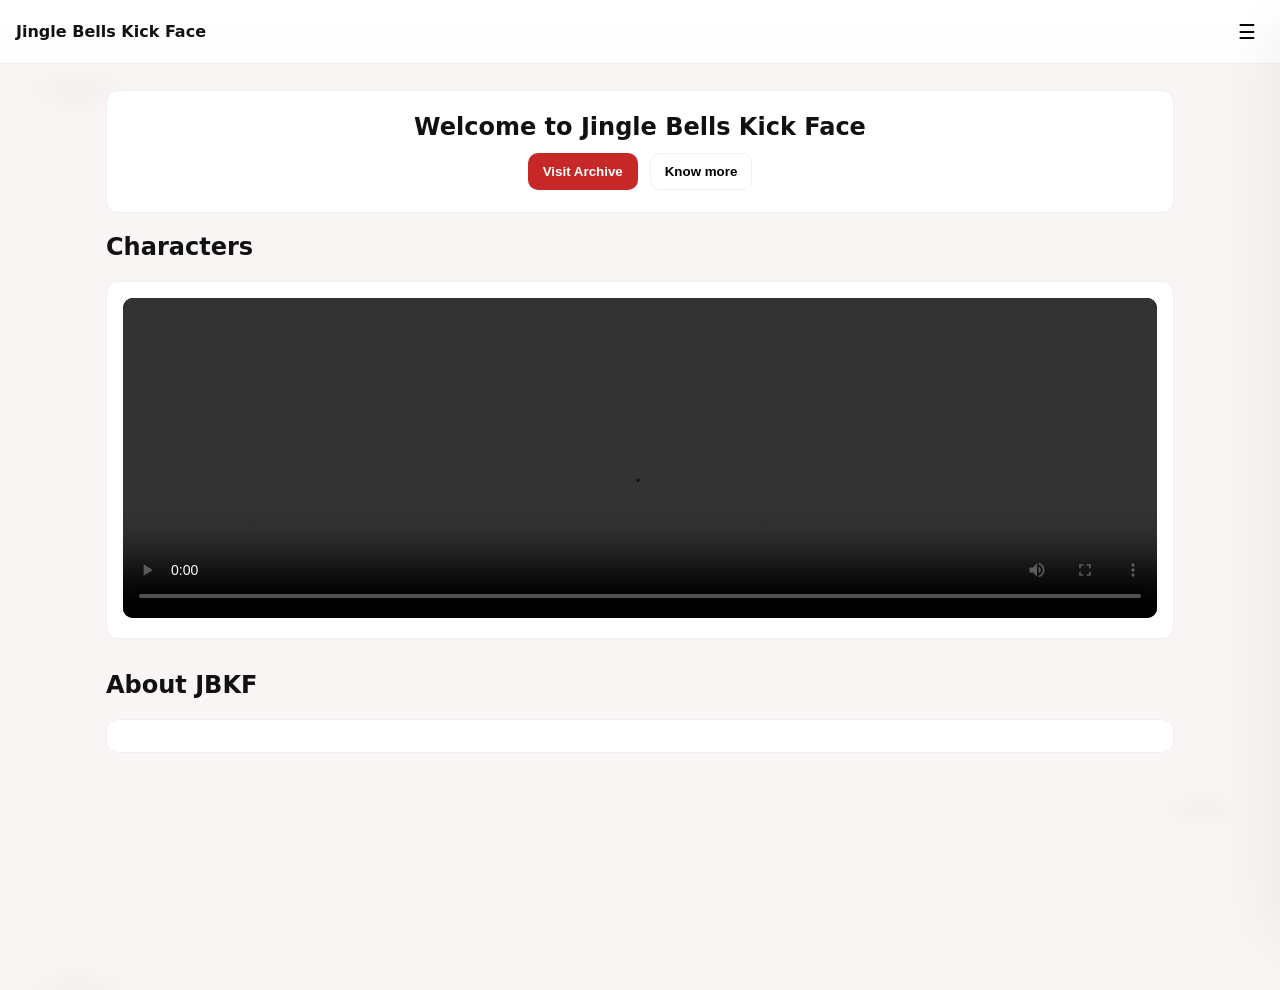
==== commit c4c82216: "Remove commented sections from index.html Removed commented sections for clarity and organization." ====
--- a/index.html
+++ b/index.html
@@ -29,7 +29,6 @@
   </aside>
 
   <main id="app" class="container">
-    <!-- HOME -->
     <section id="home" class="page active">
       <div class="hero card">
         <h1>Welcome to Jingle Bells Kick Face</h1>
@@ -55,7 +54,6 @@
       </section>
     </section>
 
-    <!-- ARCHIVE -->
     <section id="archive" class="page">
       <div class="page-header">
         <button class="back" data-back>← Back</button>
@@ -64,7 +62,6 @@
       <div id="seriesGrid" class="grid"></div>
     </section>
 
-    <!-- SERIES -->
     <section id="series" class="page">
       <div class="page-header">
         <button class="back" data-back>← Back</button>
@@ -83,7 +80,6 @@
       </div>
     </section>
 
-    <!-- CHAPTER -->
     <section id="chapter" class="page">
       <div class="page-header">
         <button class="back" data-back>← Back</button>
@@ -95,7 +91,6 @@
       <article id="chapterContent" class="content card"></article>
     </section>
 
-    <!-- INFO -->
     <section id="info" class="page">
       <div class="page-header">
         <button class="back" data-back>← Back</button>
@@ -104,7 +99,6 @@
       <div id="infoText" class="card content"></div>
     </section>
 
-    <!-- SUGGESTIONS -->
     <section id="suggestions" class="page">
       <div class="page-header">
         <button class="back" data-back>← Back</button>
--- a/styles.css
+++ b/styles.css
@@ -0,0 +1,89 @@
+:root{
+  --bg:#f9f5f5;
+  --edge:rgba(0,0,0,0.06);
+  --accent:#c62828;
+  --muted:#6b6b6b;
+  --card:#ffffff;
+  --radius:12px;
+  --maxw:1100px;
+  --gap:14px;
+  font-family: Inter, system-ui, -apple-system, "Segoe UI", Roboto, Arial, sans-serif;
+}
+
+/* Reset */
+*{box-sizing:border-box}
+html,body{height:100%}
+body{
+  margin:0;
+  background:
+    radial-gradient(900px 400px at 6% 10%, rgba(0,0,0,0.02), transparent 6%),
+    radial-gradient(700px 350px at 94% 90%, rgba(0,0,0,0.02), transparent 6%),
+    var(--bg);
+  -webkit-font-smoothing:antialiased;
+  -moz-osx-font-smoothing:grayscale;
+  color:#111;
+  padding-bottom:40px;
+}
+
+/* Header */
+.site-header{
+  position:fixed;top:0;left:0;right:0;height:64px;
+  display:flex;align-items:center;justify-content:space-between;padding:0 16px;
+  background:linear-gradient(180deg, rgba(255,255,255,0.95), rgba(255,255,255,0.85));
+  border-bottom:1px solid var(--edge);z-index:40;backdrop-filter: blur(6px);
+}
+.brand{font-weight:800}
+.menu-btn{background:transparent;border:0;font-size:20px;padding:8px;cursor:pointer}
+
+/* Side menu */
+.side-menu{
+  position:fixed;top:0;right:-340px;width:320px;height:100vh;background:linear-gradient(180deg,#fff,#fafafa);
+  box-shadow:-18px 30px 60px rgba(0,0,0,0.08);transition:right .28s;z-index:50;padding:28px;display:flex;flex-direction:column;justify-content:space-between;
+}
+.side-menu[aria-hidden="false"]{right:0}
+.menu-list{list-style:none;padding:0;margin:0}
+.menu-list li{margin:14px 0}
+.menu-list a{color:#111;text-decoration:none;font-weight:700;font-size:16px}
+.menu-footer{display:flex;justify-content:space-between;align-items:center}
+.close-menu{background:transparent;border:0;font-size:18px;cursor:pointer}
+
+/* Container & pages */
+.container{max-width:var(--maxw);margin:90px auto 40px;padding:0 16px}
+.page{display:none}
+.page.active{display:block}
+
+/* Cards & hero */
+.card{background:var(--card);border-radius:var(--radius);padding:16px;border:1px solid var(--edge)}
+.hero{padding:22px;text-align:center}
+.hero h1{margin:0 0 12px;font-size:24px}
+.hero-actions{display:flex;gap:12px;justify-content:center;flex-wrap:wrap}
+.btn{padding:10px 14px;border-radius:10px;border:1px solid var(--edge);background:transparent;cursor:pointer;font-weight:700}
+.btn.primary{background:var(--accent);color:#fff;border-color:transparent}
+
+/* Sections */
+.section{margin-top:20px}
+.cards{display:flex;flex-wrap:wrap;gap:12px;margin-top:12px}
+.card img{width:100%;border-radius:10px}
+.grid{display:grid;grid-template-columns:repeat(auto-fit,minmax(220px,1fr));gap:14px;margin-top:12px}
+.list{list-style:none;padding:0;margin:0;display:flex;flex-direction:column;gap:10px}
+.list .item{padding:12px;border-radius:10px;border:1px solid var(--edge);background:var(--card);cursor:pointer}
+.meta{color:var(--muted);font-size:13px;margin-top:6px}
+
+/* Video */
+.video-wrap video{width:100%;max-height:320px;border-radius:10px;background:#000;object-fit:cover}
+
+/* Page header & back */
+.page-header{display:flex;align-items:center;gap:12px;margin-bottom:12px}
+.back{background:transparent;border:0;cursor:pointer;font-size:16px}
+
+/* Saved suggestions */
+.saved .saved-item{padding:8px;border-radius:8px;border:1px solid var(--edge);background:var(--card);margin-top:8px}
+
+/* Responsive */
+@media (max-width:700px){
+  .container{margin-top:84px}
+  .hero h1{font-size:20px}
+  .grid{grid-template-columns:repeat(auto-fit,minmax(180px,1fr))}
+  .side-menu{width:100%;right:-100%}
+  .side-menu[aria-hidden="false"]{right:0}
+}
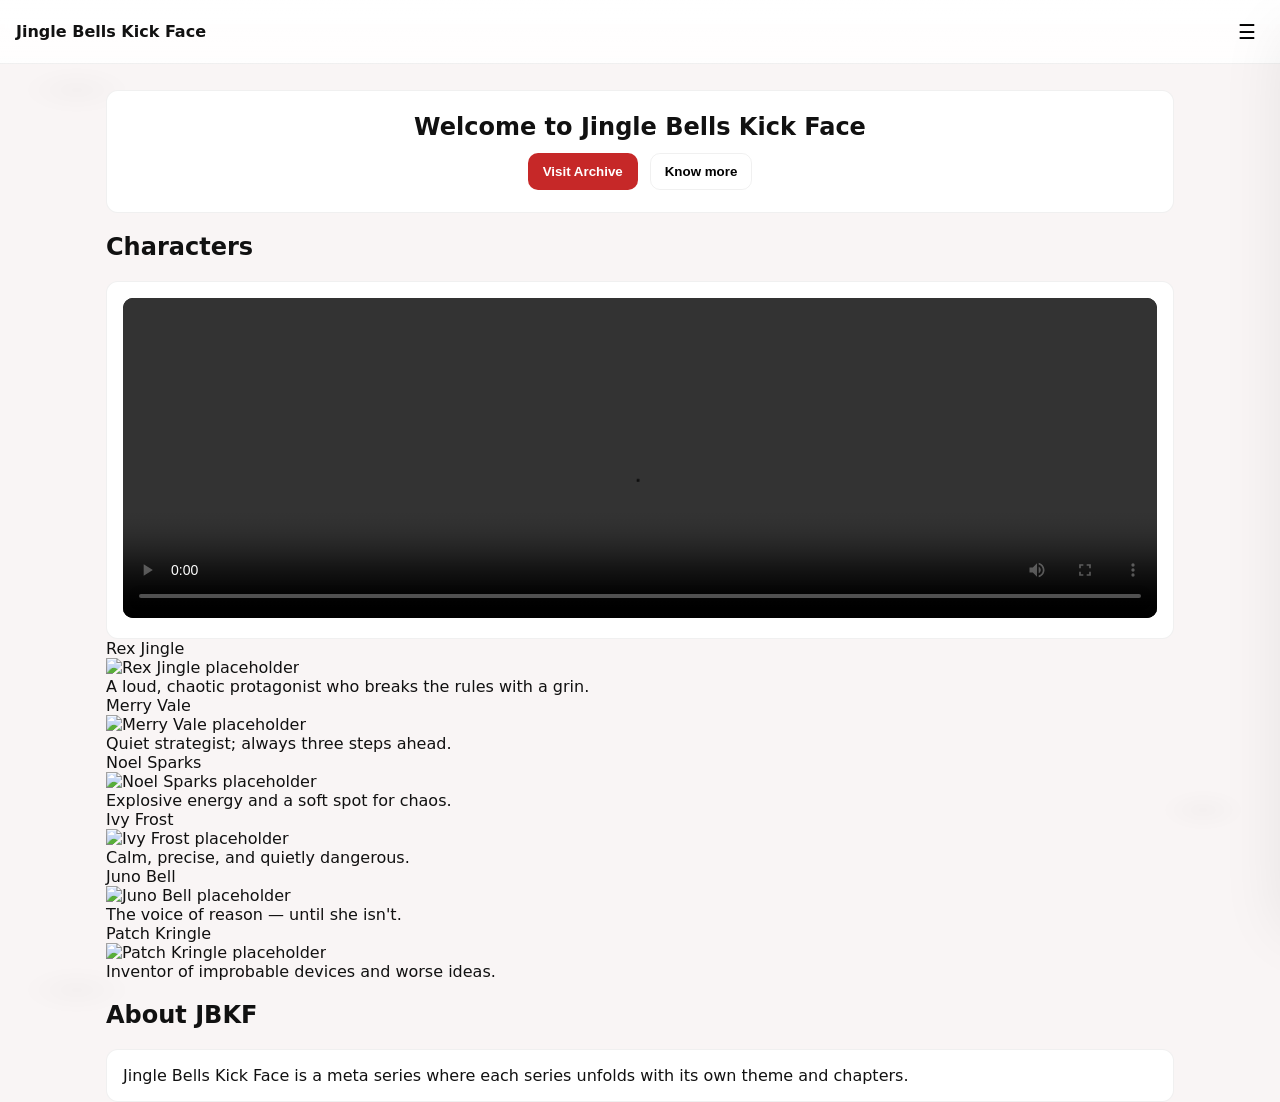
==== commit 3faba471: "Refactor index.html by removing suggestions section Removed suggestions section and updated HTML str" ====
--- a/index.html
+++ b/index.html
@@ -13,27 +13,26 @@
   </header>
 
   <aside id="sideMenu" class="side-menu" aria-hidden="true">
+    <button id="menuCloseTop" class="menu-close-top" aria-label="Close menu">✕</button>
     <nav class="menu-inner" role="navigation" aria-label="Main menu">
       <ul class="menu-list">
         <li><a href="#" data-route="archive">Archive</a></li>
         <li><a href="#" data-route="latest">Latest updates</a></li>
         <li><a href="#" data-route="info">More info</a></li>
-        <li><a href="#" data-route="suggestions">Suggestions</a></li>
-        <li><a href="#" data-route="characters">Know our characters</a></li>
       </ul>
     </nav>
     <div class="menu-footer">
       <a class="small-link" href="dev.html" target="_blank" rel="noopener">Developer Page</a>
-      <button id="closeMenu" class="close-menu" aria-label="Close menu">✕</button>
     </div>
   </aside>
 
   <main id="app" class="container">
+    <!-- HOME -->
     <section id="home" class="page active">
       <div class="hero card">
-        <h1>Welcome to Jingle Bells Kick Face</h1>
+        <h1 class="hero-title">Welcome to Jingle Bells Kick Face</h1>
         <div class="hero-actions">
-          <button class="btn primary" data-route="archive">Visit Archive</button>
+          <button id="visitArchiveBtn" class="btn primary ring" data-route="archive">Visit Archive</button>
           <button class="btn" data-route="info">Know more</button>
         </div>
       </div>
@@ -45,15 +44,65 @@
             <source src="" type="video/mp4">
           </video>
         </div>
-        <div id="charactersList" class="cards"></div>
+
+        <div id="charactersGrid" class="characters-grid">
+          <!-- 6 dummy character frames -->
+          <div class="char-card">
+            <div class="char-name">Rex Jingle</div>
+            <img class="char-img" src="" alt="Rex Jingle placeholder">
+            <div class="char-desc">A loud, chaotic protagonist who breaks the rules with a grin.</div>
+          </div>
+
+          <div class="char-card">
+            <div class="char-name">Merry Vale</div>
+            <img class="char-img" src="" alt="Merry Vale placeholder">
+            <div class="char-desc">Quiet strategist; always three steps ahead.</div>
+          </div>
+
+          <div class="char-card">
+            <div class="char-name">Noel Sparks</div>
+            <img class="char-img" src="" alt="Noel Sparks placeholder">
+            <div class="char-desc">Explosive energy and a soft spot for chaos.</div>
+          </div>
+
+          <div class="char-card">
+            <div class="char-name">Ivy Frost</div>
+            <img class="char-img" src="" alt="Ivy Frost placeholder">
+            <div class="char-desc">Calm, precise, and quietly dangerous.</div>
+          </div>
+
+          <div class="char-card">
+            <div class="char-name">Juno Bell</div>
+            <img class="char-img" src="" alt="Juno Bell placeholder">
+            <div class="char-desc">The voice of reason — until she isn't.</div>
+          </div>
+
+          <div class="char-card">
+            <div class="char-name">Patch Kringle</div>
+            <img class="char-img" src="" alt="Patch Kringle placeholder">
+            <div class="char-desc">Inventor of improbable devices and worse ideas.</div>
+          </div>
+        </div>
       </section>
 
       <section id="aboutPreview" class="section">
         <h2>About JBKF</h2>
-        <div id="aboutText" class="card"></div>
+        <div id="aboutText" class="card">Jingle Bells Kick Face is a meta series where each series unfolds with its own theme and chapters.</div>
       </section>
     </section>
 
+    <!-- LATEST -->
+    <section id="latest" class="page">
+      <div class="page-header">
+        <button class="back" data-back>← Back</button>
+        <h2>Latest updates</h2>
+      </div>
+      <div id="latestList" class="grid card">
+        <p class="meta">No updates yet. Add chapters from the Developer page to populate this list.</p>
+      </div>
+    </section>
+
+    <!-- ARCHIVE -->
     <section id="archive" class="page">
       <div class="page-header">
         <button class="back" data-back>← Back</button>
@@ -62,6 +111,7 @@
       <div id="seriesGrid" class="grid"></div>
     </section>
 
+    <!-- SERIES -->
     <section id="series" class="page">
       <div class="page-header">
         <button class="back" data-back>← Back</button>
@@ -80,6 +130,7 @@
       </div>
     </section>
 
+    <!-- CHAPTER -->
     <section id="chapter" class="page">
       <div class="page-header">
         <button class="back" data-back>← Back</button>
@@ -91,26 +142,13 @@
       <article id="chapterContent" class="content card"></article>
     </section>
 
+    <!-- INFO -->
     <section id="info" class="page">
       <div class="page-header">
         <button class="back" data-back>← Back</button>
         <h2>More Info</h2>
       </div>
-      <div id="infoText" class="card content"></div>
-    </section>
-
-    <section id="suggestions" class="page">
-      <div class="page-header">
-        <button class="back" data-back>← Back</button>
-        <h2>Suggestions</h2>
-      </div>
-      <div class="card">
-        <textarea id="suggestionInput" placeholder="Write your suggestions..." rows="6"></textarea>
-        <div class="row">
-          <button id="saveSuggestion" class="btn primary">Save Suggestion</button>
-        </div>
-        <div id="suggestionsList" class="saved"></div>
-      </div>
+      <div id="infoText" class="card content">Information about JBKF.</div>
     </section>
   </main>
 
